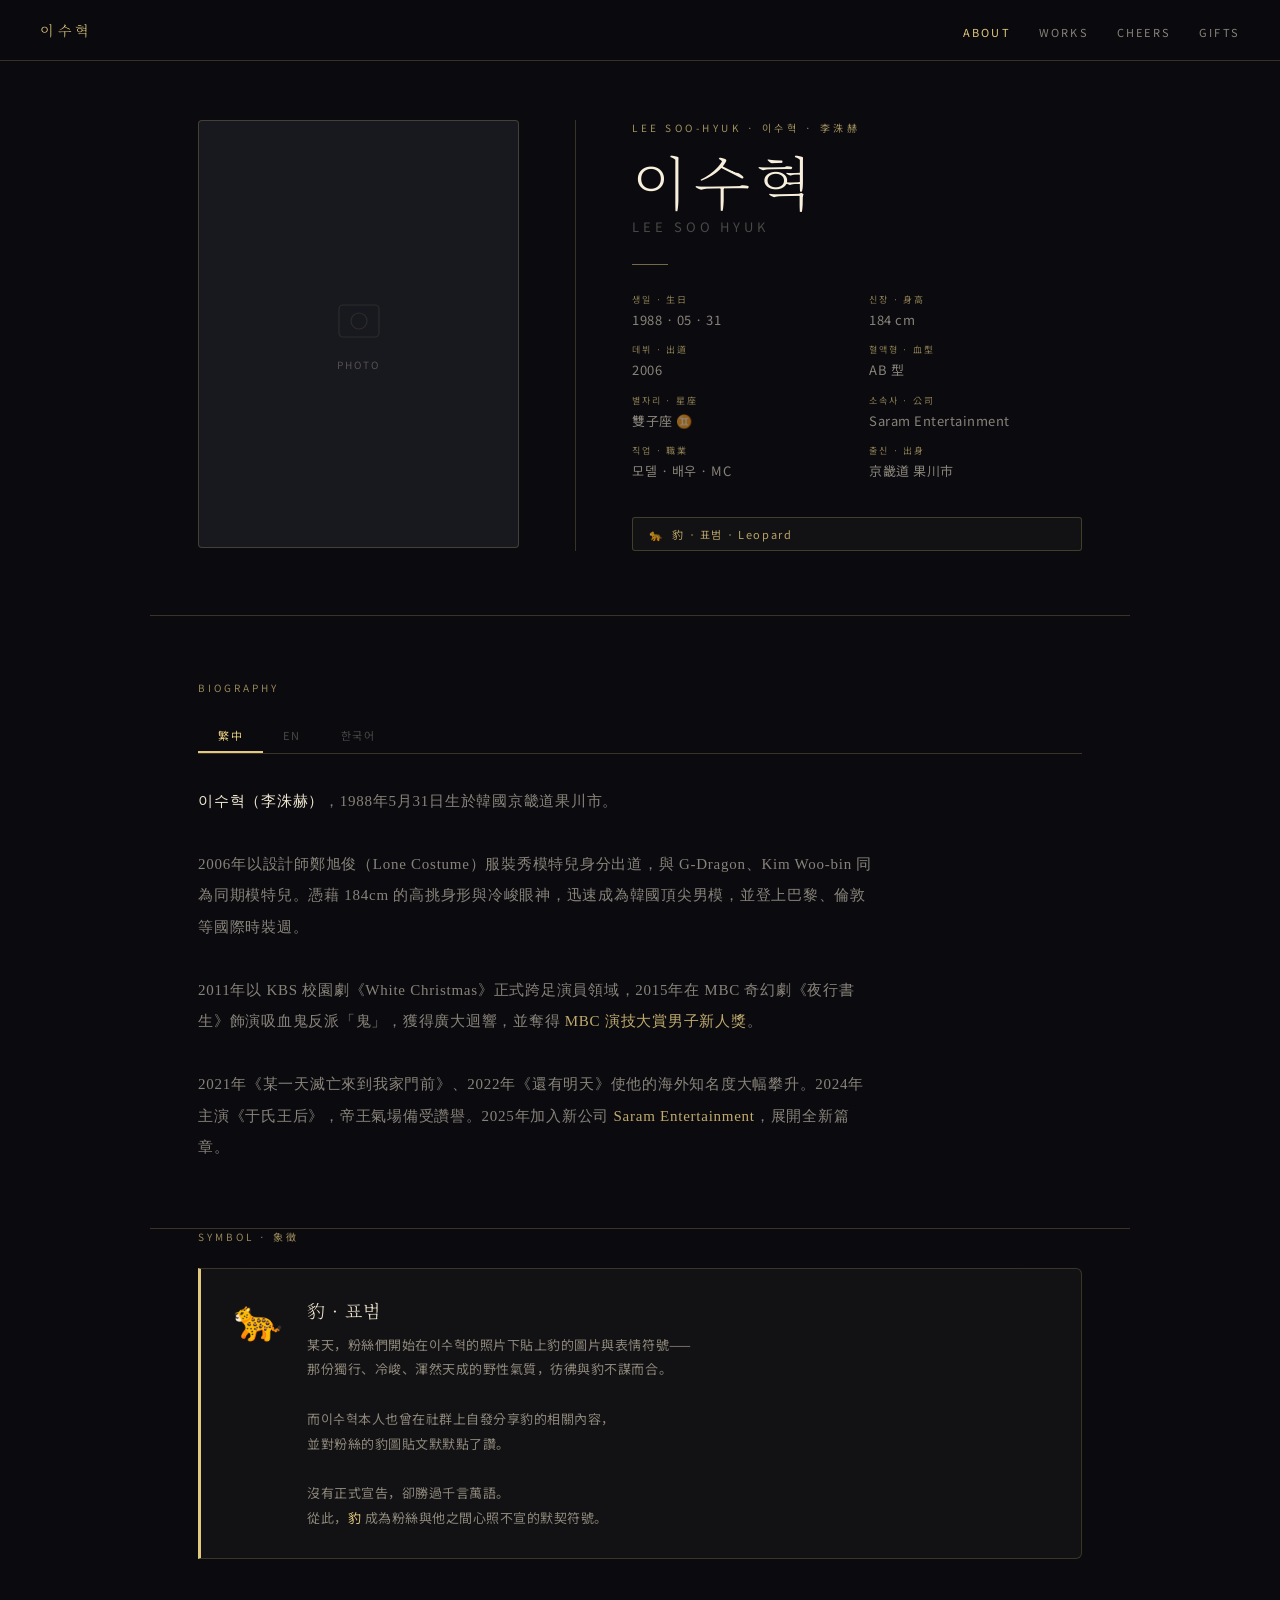
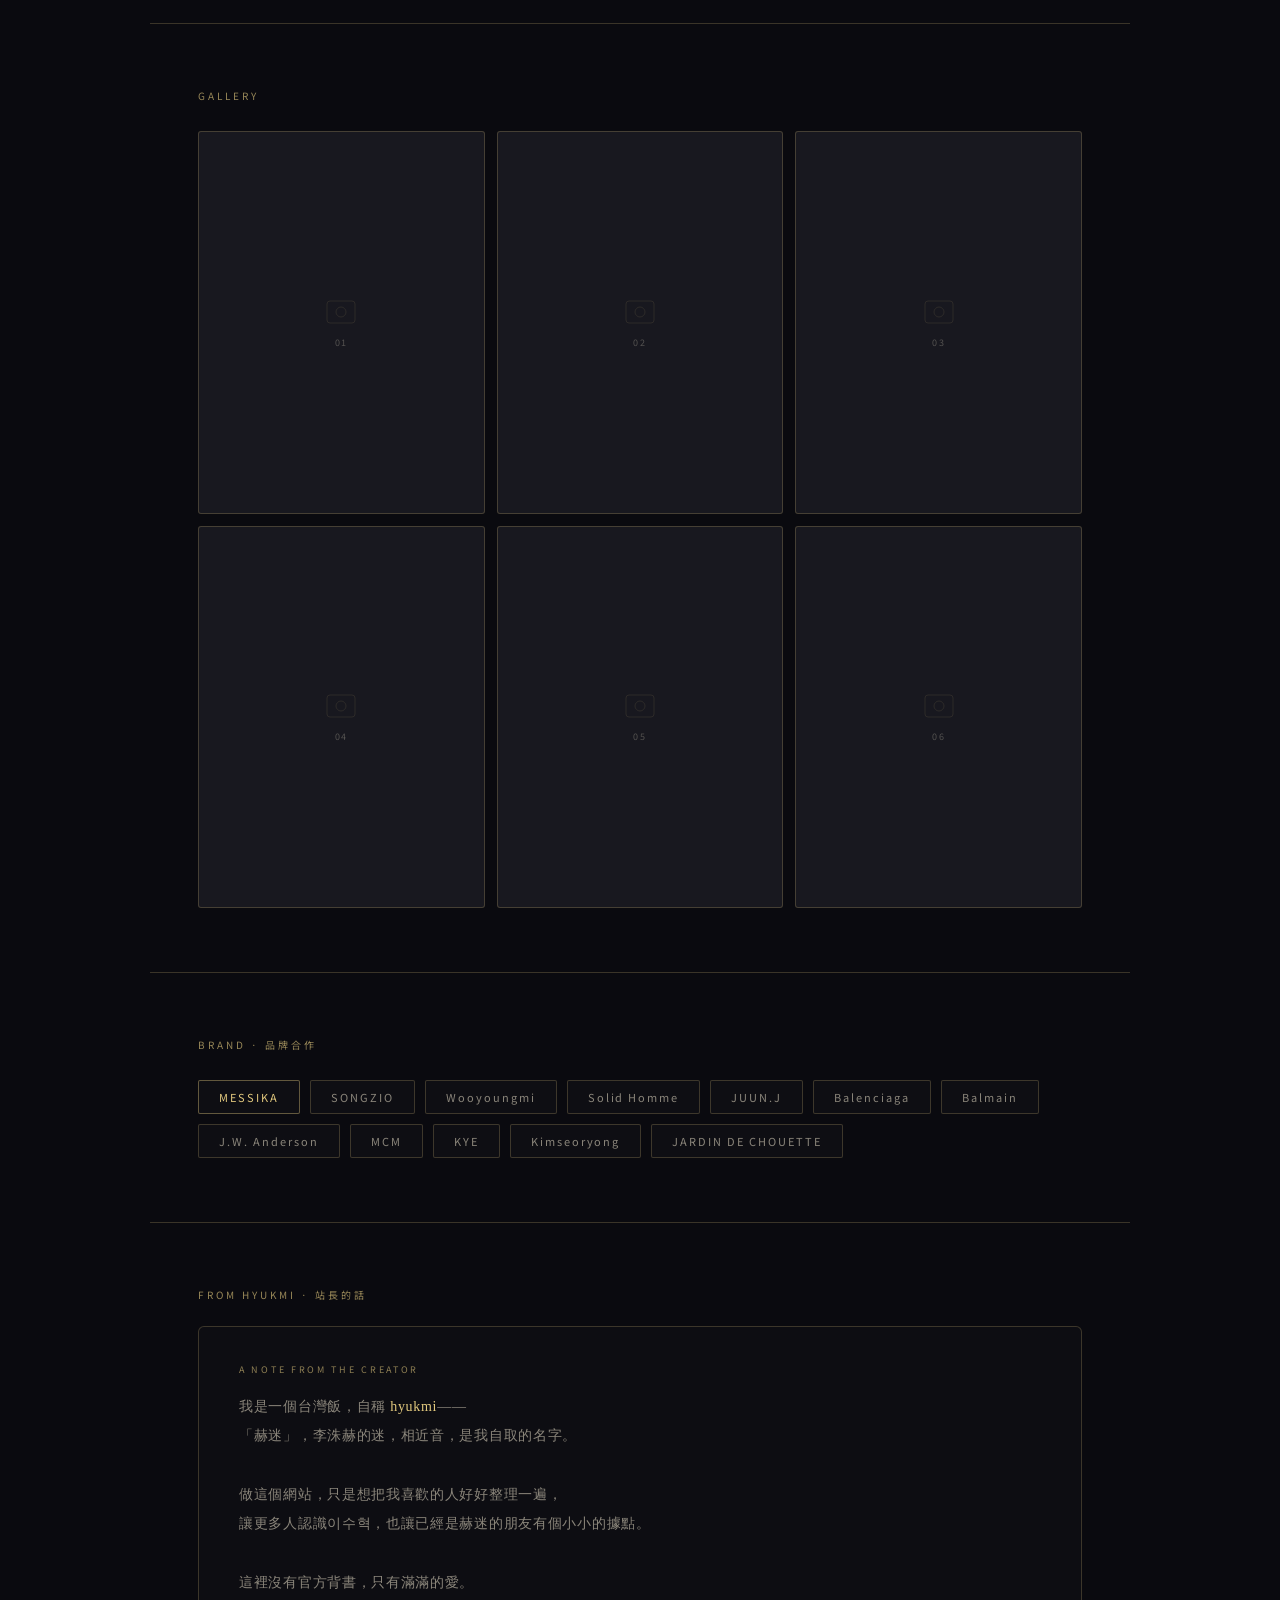
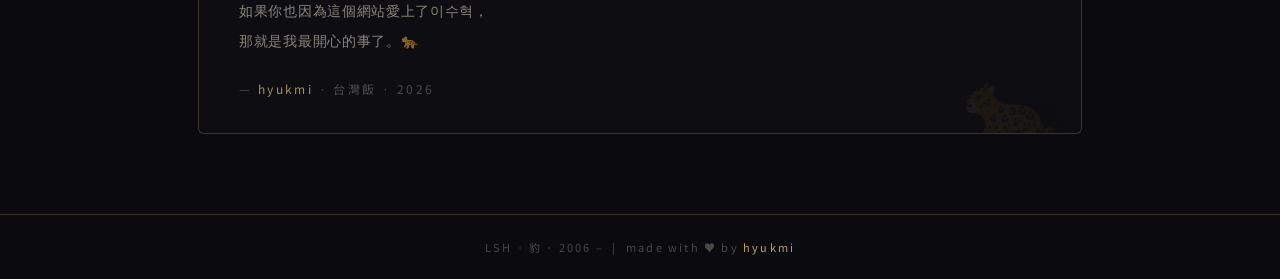
==== about.html @ 1452fb75 "update" ====
<!DOCTYPE html>
<html lang="zh-TW">
<head>
  <meta charset="UTF-8"/>
  <meta name="viewport" content="width=device-width, initial-scale=1.0"/>
  <title>關於 · 이수혁 Lee Soo Hyuk</title>
  <link href="https://fonts.googleapis.com/css2?family=Noto+Serif+KR:wght@200;300;400;600&family=Noto+Serif+TC:wght@200;300;400&family=Noto+Sans+KR:wght@300;400;500&display=swap" rel="stylesheet"/>
  <link rel="stylesheet" href="assets/css/style.css"/>
  <style>
    /* ── about 專屬 ── */

    /* HERO 小版（非全螢幕） */
    .about-hero {
      padding: 120px 48px 64px;
      border-bottom: 1px solid var(--gold-line);
      display: grid;
      grid-template-columns: 1fr 1px 1.4fr;
      gap: 0 56px;
      max-width: 980px;
      margin: 0 auto;
    }
    .about-divider { background: var(--gold-line); }

    /* 左側 Profile */
    .profile-photo {
      aspect-ratio: 3/4;
      border-radius: 4px;
      overflow: hidden;
      border: 1px solid var(--gold-line);
      background: var(--bg3);
      position: relative;
    }
    .profile-photo img {
      width: 100%; height: 100%;
      object-fit: cover; object-position: top;
      display: block; opacity: 0.9;
    }
    .profile-photo-placeholder {
      width: 100%; height: 100%;
      display: flex; flex-direction: column;
      align-items: center; justify-content: center; gap: 12px;
    }
    .profile-photo-placeholder svg { opacity: 0.1; }
    .profile-photo-placeholder span { font-size: 10px; letter-spacing: 0.2em; color: var(--text3); }

    /* 右側文字 */
    .about-right { display: flex; flex-direction: column; gap: 0; }
    .about-eyebrow {
      font-size: 10px; letter-spacing: 0.35em;
      color: var(--gold); opacity: 0.7; margin-bottom: 14px;
    }
    .about-name-kr {
      font-family: 'Noto Serif KR', serif;
      font-size: clamp(36px, 5vw, 58px);
      font-weight: 200; letter-spacing: 0.1em;
      color: #f8f0dd; line-height: 1.1; margin-bottom: 4px;
    }
    .about-name-en {
      font-size: 13px; letter-spacing: 0.3em;
      color: var(--text3); margin-bottom: 28px;
    }
    .about-rule { width: 36px; height: 1px; background: var(--gold); opacity: 0.5; margin-bottom: 28px; }

    /* Profile list */
    .profile-grid {
      display: grid;
      grid-template-columns: 1fr 1fr;
      gap: 14px 24px;
      margin-bottom: 32px;
    }
    .profile-item {}
    .profile-key {
      font-size: 9px; letter-spacing: 0.2em;
      color: var(--gold); opacity: 0.6;
      margin-bottom: 4px;
    }
    .profile-val {
      font-size: 13px; color: var(--text2);
      line-height: 1.5; letter-spacing: 0.04em;
    }

    /* 豹標記 */
    .leopard-badge {
      display: inline-flex; align-items: center; gap: 8px;
      border: 1px solid rgba(226,201,126,0.3);
      border-radius: 3px; padding: 8px 16px;
      font-size: 11px; color: var(--gold); opacity: 0.8;
      letter-spacing: 0.15em; margin-top: 4px;
      background: rgba(226,201,126,0.05);
    }

    /* ── BIO SECTION ── */
    .bio-section {
      max-width: 980px; margin: 0 auto;
      padding: 64px 48px;
      border-bottom: 1px solid var(--gold-line);
    }
    .section-label {
      font-size: 10px; letter-spacing: 0.3em;
      color: var(--gold); opacity: 0.65;
      margin-bottom: 24px;
    }
    .bio-tabs { display: flex; gap: 0; margin-bottom: 32px; border-bottom: 1px solid var(--gold-line); }
    .bio-tab {
      padding: 8px 20px; font-size: 11px; letter-spacing: 0.15em;
      color: var(--text3); cursor: pointer; background: none; border: none;
      border-bottom: 2px solid transparent; transition: all 0.2s;
      font-family: 'Noto Sans KR', sans-serif;
    }
    .bio-tab.active { color: var(--gold); border-bottom-color: var(--gold); }
    .bio-text {
      font-family: 'Noto Serif TC', serif;
      font-size: 15px; font-weight: 300;
      line-height: 2.1; color: var(--text2);
      letter-spacing: 0.05em; max-width: 680px;
      display: none;
    }
    .bio-text.active { display: block; }
    .bio-text strong { color: var(--text); font-weight: 400; }
    .bio-text em { color: var(--gold); font-style: normal; opacity: 0.85; }

    /* ── LEOPARD STORY ── */
    .leopard-section {
      max-width: 980px; margin: 0 auto;
      padding: 0 48px 64px;
      border-bottom: 1px solid var(--gold-line);
    }
    .leopard-card {
      background: rgba(226,201,126,0.04);
      border: 1px solid rgba(226,201,126,0.2);
      border-left: 3px solid var(--gold);
      border-radius: 0 6px 6px 0;
      padding: 28px 32px;
      display: flex; gap: 24px; align-items: flex-start;
    }
    .leopard-icon { font-size: 40px; flex-shrink: 0; line-height: 1; }
    .leopard-title {
      font-family: 'Noto Serif KR', serif;
      font-size: 18px; font-weight: 300;
      color: var(--text); margin-bottom: 10px; letter-spacing: 0.06em;
    }
    .leopard-body {
      font-size: 13px; color: var(--text2);
      line-height: 1.9; letter-spacing: 0.04em;
    }
    .leopard-body em { color: var(--gold); font-style: normal; }

    /* ── PHOTO GRID ── */
    .gallery-section {
      max-width: 980px; margin: 0 auto;
      padding: 64px 48px;
      border-bottom: 1px solid var(--gold-line);
    }
    .photo-grid {
      display: grid;
      grid-template-columns: repeat(3, 1fr);
      gap: 12px; margin-top: 28px;
    }
    .photo-cell {
      aspect-ratio: 3/4; border-radius: 3px; overflow: hidden;
      border: 1px solid var(--gold-line); background: var(--bg3);
      position: relative;
    }
    .photo-cell img {
      width: 100%; height: 100%; object-fit: cover;
      display: block; opacity: 0.88; transition: opacity 0.3s, transform 0.4s;
    }
    .photo-cell:hover img { opacity: 1; transform: scale(1.04); }
    .photo-cell-ph {
      width: 100%; height: 100%;
      display: flex; flex-direction: column;
      align-items: center; justify-content: center; gap: 8px;
    }
    .photo-cell-ph svg { opacity: 0.1; }
    .photo-cell-ph span { font-size: 9px; letter-spacing: 0.2em; color: var(--text3); }

    /* ── BRANDS ── */
    .brands-section {
      max-width: 980px; margin: 0 auto;
      padding: 64px 48px;
      border-bottom: 1px solid var(--gold-line);
    }
    .brands-grid {
      display: flex; flex-wrap: wrap;
      gap: 10px; margin-top: 28px;
    }
    .brand-tag {
      padding: 8px 20px;
      border: 1px solid var(--gold-line);
      border-radius: 2px;
      font-size: 11px; letter-spacing: 0.18em;
      color: var(--text2); background: rgba(255,255,255,0.02);
      transition: all 0.2s;
    }
    .brand-tag:hover { border-color: var(--gold); color: var(--gold); background: var(--gold-dim); }
    .brand-tag.highlight { border-color: rgba(226,201,126,0.4); color: var(--gold); }

    /* ── HYUKMI NOTE ── */
    .hyukmi-section {
      max-width: 980px; margin: 0 auto;
      padding: 64px 48px 80px;
    }
    .hyukmi-card {
      border: 1px solid var(--gold-line);
      border-radius: 6px; padding: 36px 40px;
      background: rgba(255,255,255,0.015);
      position: relative; overflow: hidden;
    }
    .hyukmi-card::before {
      content: '🐆';
      position: absolute; bottom: -10px; right: 20px;
      font-size: 80px; opacity: 0.06; line-height: 1;
    }
    .hyukmi-label {
      font-size: 9px; letter-spacing: 0.3em;
      color: var(--gold); opacity: 0.6; margin-bottom: 16px;
    }
    .hyukmi-text {
      font-family: 'Noto Serif TC', serif;
      font-size: 14px; font-weight: 300;
      line-height: 2.1; color: var(--text2);
      letter-spacing: 0.05em; max-width: 600px;
    }
    .hyukmi-text em { color: var(--gold); font-style: normal; }
    .hyukmi-sig {
      margin-top: 24px;
      font-size: 12px; letter-spacing: 0.2em;
      color: var(--text3);
    }
    .hyukmi-sig span { color: var(--gold); opacity: 0.7; }

    /* RESPONSIVE */
    @media (max-width: 700px) {
      .about-hero {
        grid-template-columns: 1fr;
        padding: 100px 24px 48px; gap: 32px;
      }
      .about-divider { display: none; }
      .profile-photo { max-width: 240px; margin: 0 auto; }
      .bio-section, .leopard-section, .gallery-section,
      .brands-section, .hyukmi-section { padding-left: 24px; padding-right: 24px; }
      .photo-grid { grid-template-columns: 1fr 1fr; }
      .profile-grid { grid-template-columns: 1fr; }
    }
  </style>
</head>
<body>

<!-- NAV -->
<nav class="site-nav">
  <a class="nav-logo" href="index.html">이수혁</a>
  <ul class="nav-links">
    <li><a href="about.html" class="active">ABOUT</a></li>
    <li><a href="works.html">WORKS</a></li>
    <li><a href="cheers.html">CHEERS</a></li>
    <li><a href="gifts.html">GIFTS</a></li>
  </ul>
</nav>

<!-- ABOUT HERO -->
<section class="about-hero">
  <!-- 左：照片 -->
  <div>
    <div class="profile-photo">
      <!-- 有照片時換成 <img src="assets/images/about-main.jpg" alt="이수혁"> -->
      <div class="profile-photo-placeholder">
        <svg width="48" height="48" viewBox="0 0 48 48" fill="none">
          <rect x="4" y="8" width="40" height="32" rx="4" stroke="#e2c97e" stroke-width="1.2"/>
          <circle cx="24" cy="24" r="8" stroke="#e2c97e" stroke-width="1.2"/>
        </svg>
        <span>PHOTO</span>
      </div>
    </div>
  </div>

  <div class="about-divider"></div>

  <!-- 右：資料 -->
  <div class="about-right">
    <div class="about-eyebrow">LEE SOO-HYUK · 이수혁 · 李洙赫</div>
    <h1 class="about-name-kr">이수혁</h1>
    <div class="about-name-en">LEE SOO HYUK</div>
    <div class="about-rule"></div>

    <div class="profile-grid">
      <div class="profile-item">
        <div class="profile-key">생일 · 生日</div>
        <div class="profile-val">1988 · 05 · 31</div>
      </div>
      <div class="profile-item">
        <div class="profile-key">신장 · 身高</div>
        <div class="profile-val">184 cm</div>
      </div>
      <div class="profile-item">
        <div class="profile-key">데뷔 · 出道</div>
        <div class="profile-val">2006</div>
      </div>
      <div class="profile-item">
        <div class="profile-key">혈액형 · 血型</div>
        <div class="profile-val">AB 型</div>
      </div>
      <div class="profile-item">
        <div class="profile-key">별자리 · 星座</div>
        <div class="profile-val">雙子座 ♊</div>
      </div>
      <div class="profile-item">
        <div class="profile-key">소속사 · 公司</div>
        <div class="profile-val">Saram Entertainment</div>
      </div>
      <div class="profile-item">
        <div class="profile-key">직업 · 職業</div>
        <div class="profile-val">모델 · 배우 · MC</div>
      </div>
      <div class="profile-item">
        <div class="profile-key">출신 · 出身</div>
        <div class="profile-val">京畿道 果川市</div>
      </div>
    </div>

    <div class="leopard-badge">🐆 &nbsp;豹 · 표범 · Leopard</div>
  </div>
</section>

<!-- BIO -->
<section class="bio-section">
  <div class="section-label">BIOGRAPHY</div>
  <div class="bio-tabs">
    <button class="bio-tab active" onclick="setBioLang('zh', this)">繁中</button>
    <button class="bio-tab" onclick="setBioLang('en', this)">EN</button>
    <button class="bio-tab" onclick="setBioLang('ko', this)">한국어</button>
  </div>

  <div class="bio-text active" id="bio-zh">
    <strong>이수혁（李洙赫）</strong>，1988年5月31日生於韓國京畿道果川市。<br><br>
    2006年以設計師鄭旭俊（Lone Costume）服裝秀模特兒身分出道，與 G-Dragon、Kim Woo-bin 同為同期模特兒。憑藉 184cm 的高挑身形與冷峻眼神，迅速成為韓國頂尖男模，並登上巴黎、倫敦等國際時裝週。<br><br>
    2011年以 KBS 校園劇《White Christmas》正式跨足演員領域，2015年在 MBC 奇幻劇《夜行書生》飾演吸血鬼反派「鬼」，獲得廣大迴響，並奪得 <em>MBC 演技大賞男子新人獎</em>。<br><br>
    2021年《某一天滅亡來到我家門前》、2022年《還有明天》使他的海外知名度大幅攀升。2024年主演《于氏王后》，帝王氣場備受讚譽。2025年加入新公司 <em>Saram Entertainment</em>，展開全新篇章。
  </div>

  <div class="bio-text" id="bio-en">
    <strong>Lee Soo-hyuk</strong> was born on May 31, 1988, in Gwacheon, Gyeonggi-do, South Korea.<br><br>
    He debuted as a model in 2006 at designer Jung Wook-jun's runway show, alongside G-Dragon and Kim Woo-bin. His 184cm frame and striking features quickly established him as one of Korea's top male models, taking him to international runways in Paris and London.<br><br>
    In 2011, he transitioned into acting with KBS drama <em>White Christmas</em>. His breakthrough came in 2015 with MBC's <em>Scholar Who Walks the Night</em>, where his portrayal of the vampire antagonist "Gwi" earned him a <em>Best New Actor award</em>.<br><br>
    International recognition followed with <em>Doom at Your Service</em> (2021) and <em>Tomorrow</em> (2022). After signing with <em>Saram Entertainment</em> in 2025, he continues to expand his artistic range.
  </div>

  <div class="bio-text" id="bio-ko">
    <strong>이수혁</strong>은 1988년 5월 31일 경기도 과천시에서 태어났습니다.<br><br>
    2006년 정욱준 패션쇼 런웨이 모델로 데뷔하여 G-Dragon, 김우빈과 동기로 활동했습니다. 184cm의 훤칠한 키와 날카로운 눈빛으로 주목받으며 파리·런던 등 해외 컬렉션에도 참가한 한국 톱 남성 모델로 자리매김했습니다.<br><br>
    2011년 KBS 드라마 《화이트 크리스마스》로 연기에 입문했고, 2015년 MBC 《야경꾼 일지》에서 뱀파이어 악당 '귀' 역을 맡아 <em>MBC 연기대상 남자 신인상</em>을 수상하며 주목받았습니다.<br><br>
    《어느 날 우리 집 현관으로 멸망이 들어왔다》(2021), 《내일》(2022)로 해외 팬덤을 크게 넓혔으며, 2025년 <em>사람엔터테인먼트</em>와 계약하며 새로운 출발을 알렸습니다.
  </div>
</section>

<!-- 豹的故事 -->
<section class="leopard-section">
  <div class="section-label">SYMBOL · 象徵</div>
  <div class="leopard-card">
    <div class="leopard-icon">🐆</div>
    <div>
      <div class="leopard-title">豹 · 표범</div>
      <div class="leopard-body">
        某天，粉絲們開始在이수혁的照片下貼上豹的圖片與表情符號——<br>
        那份獨行、冷峻、渾然天成的野性氣質，彷彿與豹不謀而合。<br><br>
        而이수혁本人也曾在社群上自發分享豹的相關內容，<br>
        並對粉絲的豹圖貼文默默點了讚。<br><br>
        沒有正式宣告，卻勝過千言萬語。<br>
        從此，<em>豹</em> 成為粉絲與他之間心照不宣的默契符號。
      </div>
    </div>
  </div>
</section>

<!-- 照片牆 -->
<section class="gallery-section">
  <div class="section-label">GALLERY</div>
  <div class="photo-grid" id="photoGrid">
    <!-- 有照片時換成 <img src="..." alt="이수혁"> -->
    <div class="photo-cell"><div class="photo-cell-ph"><svg width="32" height="32" viewBox="0 0 32 32" fill="none"><rect x="2" y="5" width="28" height="22" rx="3" stroke="#e2c97e" stroke-width="1"/><circle cx="16" cy="16" r="5" stroke="#e2c97e" stroke-width="1"/></svg><span>01</span></div></div>
    <div class="photo-cell"><div class="photo-cell-ph"><svg width="32" height="32" viewBox="0 0 32 32" fill="none"><rect x="2" y="5" width="28" height="22" rx="3" stroke="#e2c97e" stroke-width="1"/><circle cx="16" cy="16" r="5" stroke="#e2c97e" stroke-width="1"/></svg><span>02</span></div></div>
    <div class="photo-cell"><div class="photo-cell-ph"><svg width="32" height="32" viewBox="0 0 32 32" fill="none"><rect x="2" y="5" width="28" height="22" rx="3" stroke="#e2c97e" stroke-width="1"/><circle cx="16" cy="16" r="5" stroke="#e2c97e" stroke-width="1"/></svg><span>03</span></div></div>
    <div class="photo-cell"><div class="photo-cell-ph"><svg width="32" height="32" viewBox="0 0 32 32" fill="none"><rect x="2" y="5" width="28" height="22" rx="3" stroke="#e2c97e" stroke-width="1"/><circle cx="16" cy="16" r="5" stroke="#e2c97e" stroke-width="1"/></svg><span>04</span></div></div>
    <div class="photo-cell"><div class="photo-cell-ph"><svg width="32" height="32" viewBox="0 0 32 32" fill="none"><rect x="2" y="5" width="28" height="22" rx="3" stroke="#e2c97e" stroke-width="1"/><circle cx="16" cy="16" r="5" stroke="#e2c97e" stroke-width="1"/></svg><span>05</span></div></div>
    <div class="photo-cell"><div class="photo-cell-ph"><svg width="32" height="32" viewBox="0 0 32 32" fill="none"><rect x="2" y="5" width="28" height="22" rx="3" stroke="#e2c97e" stroke-width="1"/><circle cx="16" cy="16" r="5" stroke="#e2c97e" stroke-width="1"/></svg><span>06</span></div></div>
  </div>
</section>

<!-- 品牌代言 -->
<section class="brands-section">
  <div class="section-label">BRAND · 品牌合作</div>
  <div class="brands-grid">
    <div class="brand-tag highlight">MESSIKA</div>
    <div class="brand-tag">SONGZIO</div>
    <div class="brand-tag">Wooyoungmi</div>
    <div class="brand-tag">Solid Homme</div>
    <div class="brand-tag">JUUN.J</div>
    <div class="brand-tag">Balenciaga</div>
    <div class="brand-tag">Balmain</div>
    <div class="brand-tag">J.W. Anderson</div>
    <div class="brand-tag">MCM</div>
    <div class="brand-tag">KYE</div>
    <div class="brand-tag">Kimseoryong</div>
    <div class="brand-tag">JARDIN DE CHOUETTE</div>
  </div>
</section>

<!-- hyukmi 的話 -->
<section class="hyukmi-section">
  <div class="section-label">FROM HYUKMI · 站長的話</div>
  <div class="hyukmi-card">
    <div class="hyukmi-label">A NOTE FROM THE CREATOR</div>
    <div class="hyukmi-text">
      我是一個台灣飯，自稱 <em>hyukmi</em>——<br>
      「赫迷」，李洙赫的迷，相近音，是我自取的名字。<br><br>
      做這個網站，只是想把我喜歡的人好好整理一遍，<br>
      讓更多人認識이수혁，也讓已經是赫迷的朋友有個小小的據點。<br><br>
      這裡沒有官方背書，只有滿滿的愛。<br>
      如果你也因為這個網站愛上了이수혁，<br>
      那就是我最開心的事了。🐆
    </div>
    <div class="hyukmi-sig">— <span>hyukmi</span> · 台灣飯 · 2026</div>
  </div>
</section>

<footer>LSH · 豹 · 2006 – &nbsp;|&nbsp; made with ♥ by <a href="#" style="color:var(--gold);text-decoration:none;opacity:0.8;">hyukmi</a></footer>

<script>
function setBioLang(lang, el) {
  document.querySelectorAll('.bio-tab').forEach(t => t.classList.remove('active'));
  document.querySelectorAll('.bio-text').forEach(t => t.classList.remove('active'));
  el.classList.add('active');
  document.getElementById('bio-' + lang).classList.add('active');
}
</script>
</body>
</html>
---- assets/css/style.css ----
/* ═══════════════════════════════════════
   LSH · 이수혁 · 共用樣式
   ═══════════════════════════════════════ */

*, *::before, *::after { box-sizing: border-box; margin: 0; padding: 0; }

/* ── CSS 變數 ── */
:root {
  --bg:        #0a0a0f;
  --bg2:       #111118;
  --bg3:       #18181f;
  --gold:      #e2c97e;
  --gold-dim:  rgba(226,201,126,0.18);
  --gold-line: rgba(226,201,126,0.22);
  --text:      #f0e8d0;
  --text2:     rgba(240,232,208,0.55);
  --text3:     rgba(240,232,208,0.28);
  --drama-c:   #7eb8e2; --drama-bg: rgba(126,184,226,0.14); --drama-br: rgba(126,184,226,0.38);
  --film-c:    #e27ea8; --film-bg:  rgba(226,126,168,0.14); --film-br:  rgba(226,126,168,0.38);
  --event-c:   #7ee2b8; --event-bg: rgba(126,226,184,0.14); --event-br: rgba(126,226,184,0.38);
}

html { scroll-behavior: smooth; }

body {
  background: var(--bg);
  color: var(--text);
  font-family: 'Noto Sans KR', 'Noto Serif TC', sans-serif;
  min-height: 100vh;
}

/* ── NAV ── */
.site-nav {
  position: fixed; top: 0; left: 0; right: 0; z-index: 100;
  display: flex; justify-content: space-between; align-items: center;
  padding: 18px 40px;
  background: rgba(10,10,15,0.92);
  border-bottom: 1px solid var(--gold-line);
}
.nav-logo {
  font-family: 'Noto Serif KR', serif;
  font-size: 14px; font-weight: 300;
  letter-spacing: 0.25em;
  color: var(--gold); text-decoration: none;
}
.nav-links { display: flex; gap: 28px; list-style: none; }
.nav-links a {
  font-size: 11px; letter-spacing: 0.2em;
  color: var(--text2); text-decoration: none;
  transition: color 0.2s;
}
.nav-links a:hover, .nav-links a.active { color: var(--gold); }
.nav-right { display: flex; align-items: center; gap: 16px; }

/* ── HEADER ── */
.header {
  text-align: center;
  padding: 100px 24px 44px;
  border-bottom: 1px solid var(--gold-line);
  position: relative;
}
.header-tag {
  font-family: 'Noto Sans KR', sans-serif;
  font-size: 11px; letter-spacing: 0.35em;
  color: var(--gold); opacity: 0.75; margin-bottom: 18px;
}
.header-title {
  font-family: 'Noto Serif KR', serif;
  font-size: clamp(28px, 5vw, 48px);
  font-weight: 300; letter-spacing: 0.1em;
  color: #f8f0dd; line-height: 1.15;
}
.header-rule {
  width: 40px; height: 1px;
  background: var(--gold);
  margin: 22px auto; opacity: 0.6;
}
.header-range, .header-sub {
  font-size: 12px; color: var(--text3); letter-spacing: 0.18em;
}

/* ── FILTER BUTTONS ── */
.filters, .cat-tabs, .filter-tabs {
  display: flex; justify-content: center;
  gap: 10px; padding: 36px 24px 0; flex-wrap: wrap;
}
.filter-btn, .cat-btn {
  padding: 8px 26px; border-radius: 2px;
  border: 1px solid rgba(240,232,208,0.15);
  background: transparent; color: rgba(240,232,208,0.45);
  font-family: 'Noto Sans KR', sans-serif;
  font-size: 13px; letter-spacing: 0.12em;
  cursor: pointer; transition: all 0.22s ease;
}
.filter-btn:hover, .cat-btn:hover { border-color: var(--gold); color: var(--gold); }
.filter-btn.active-all, .cat-btn.active  { border-color: var(--gold);    background: var(--gold-dim);  color: var(--gold); }
.filter-btn.active-drama { border-color: var(--drama-c); background: var(--drama-bg); color: var(--drama-c); }
.filter-btn.active-film  { border-color: var(--film-c);  background: var(--film-bg);  color: var(--film-c); }
.filter-btn.active-event { border-color: var(--event-c); background: var(--event-bg); color: var(--event-c); }

/* ── SUB FILTERS ── */
.sub-filters {
  display: flex; justify-content: center;
  gap: 8px; padding: 12px 24px 0; flex-wrap: wrap;
  animation: fadeIn 0.2s ease;
}
@keyframes fadeIn { from { opacity:0; transform:translateY(-4px); } to { opacity:1; } }
.sub-btn {
  padding: 5px 14px; border-radius: 20px;
  border: 1px solid rgba(126,226,184,0.25);
  background: transparent; color: rgba(126,226,184,0.5);
  font-family: 'Noto Sans KR', sans-serif;
  font-size: 11px; letter-spacing: 0.08em;
  cursor: pointer; transition: all 0.2s ease;
}
.sub-btn:hover, .sub-btn.active {
  border-color: var(--event-c); color: var(--event-c); background: var(--event-bg);
}

/* ── TIMELINE ── */
.timeline-wrap {
  max-width: 740px; margin: 52px auto 0;
  padding: 0 24px 100px; position: relative;
}
.tl-axis {
  position: absolute; left: calc(24px + 58px);
  top: 0; bottom: 0; width: 1px;
  background: linear-gradient(180deg, transparent 0%, var(--gold-line) 4%, var(--gold-line) 96%, transparent 100%);
  pointer-events: none;
}
.year-group { margin-bottom: 52px; }
.year-header { display: flex; align-items: center; margin-bottom: 22px; }
.year-label {
  width: 58px; text-align: right; padding-right: 18px;
  font-family: 'Noto Sans KR', sans-serif;
  font-size: 13px; letter-spacing: 0.06em;
  color: var(--gold); font-weight: 400; flex-shrink: 0;
  position: relative; z-index: 2;
}
.year-dot {
  width: 8px; height: 8px; border-radius: 50%;
  background: var(--gold); flex-shrink: 0;
  margin-left: -3.5px;
  box-shadow: 0 0 10px rgba(226,201,126,0.55);
  position: relative; z-index: 2;
}
.items-col { padding-left: 76px; }
.work-card {
  margin-bottom: 14px; padding: 16px 20px;
  background: rgba(255,255,255,0.022);
  border-right: 1px solid; border-top: 1px solid;
  border-bottom: 1px solid; border-left: 3px solid;
  border-radius: 0 5px 5px 0; transition: background 0.2s ease; cursor: default;
}
.work-card:hover { background: rgba(255,255,255,0.044); }
.work-card.type-drama { border-color: var(--drama-br); border-left-color: var(--drama-c); }
.work-card.type-film  { border-color: var(--film-br);  border-left-color: var(--film-c); }
.work-card.type-event { border-color: var(--event-br); border-left-color: var(--event-c); }
.card-top { display: flex; align-items: flex-start; gap: 10px; flex-wrap: wrap; }
.type-badge {
  font-size: 10px; letter-spacing: 0.1em;
  border-radius: 2px; padding: 2px 9px; border: 1px solid;
  flex-shrink: 0; margin-top: 2px;
}
.type-badge.type-drama { color: var(--drama-c); background: var(--drama-bg); border-color: var(--drama-br); }
.type-badge.type-film  { color: var(--film-c);  background: var(--film-bg);  border-color: var(--film-br); }
.type-badge.type-event { color: var(--event-c); background: var(--event-bg); border-color: var(--event-br); }
.card-body { flex: 1; min-width: 0; }
.card-title {
  font-family: 'Noto Serif TC', 'Noto Serif KR', serif;
  font-size: 15px; font-weight: 400; letter-spacing: 0.05em;
  color: #f0e8d0; margin-bottom: 6px; line-height: 1.4;
}
.card-month {
  font-family: 'Noto Sans KR', sans-serif;
  font-size: 11px; color: var(--gold); opacity: 0.7; margin-right: 7px;
}
.card-alt {
  font-size: 11px; color: rgba(240,232,208,0.3);
  letter-spacing: 0.05em; margin-bottom: 4px;
  font-family: 'Noto Sans KR', sans-serif;
}
.card-role {
  font-size: 12px; color: rgba(226,201,126,0.55);
  letter-spacing: 0.04em; margin-bottom: 5px;
  font-family: 'Noto Sans KR', sans-serif;
}
.card-desc { font-size: 13px; color: var(--text2); line-height: 1.65; letter-spacing: 0.03em; }
.card-tags { display: flex; gap: 6px; flex-wrap: wrap; margin-top: 10px; }
.tag {
  font-size: 10px; letter-spacing: 0.06em; color: var(--text3);
  border: 1px solid rgba(240,232,208,0.14); border-radius: 2px; padding: 1px 7px;
}
.tl-end {
  padding-left: 76px; font-family: 'Noto Sans KR', sans-serif;
  font-size: 11px; letter-spacing: 0.25em; color: rgba(226,201,126,0.3);
}

/* ── MODAL ── */
.modal-backdrop {
  display: none; position: fixed; inset: 0; z-index: 200;
  background: rgba(10,10,15,0.88);
  align-items: center; justify-content: center; padding: 24px;
}
.modal-backdrop.open { display: flex; }
.modal {
  background: var(--bg2); border: 1px solid var(--gold-line);
  border-radius: 6px; width: 100%; max-width: 480px;
  padding: 36px 32px; position: relative;
}
.modal-close {
  position: absolute; top: 16px; right: 20px;
  background: none; border: none;
  color: var(--text3); font-size: 20px; cursor: pointer; transition: color 0.2s;
}
.modal-close:hover { color: var(--gold); }
.modal-title {
  font-family: 'Noto Serif KR', serif;
  font-size: 20px; font-weight: 300; letter-spacing: 0.08em;
  color: var(--text); margin-bottom: 8px;
}
.modal-sub { font-size: 12px; color: var(--text3); letter-spacing: 0.1em; margin-bottom: 28px; }
.form-group { margin-bottom: 18px; }
.form-label { font-size: 10px; letter-spacing: 0.2em; color: var(--gold); opacity: 0.7; display: block; margin-bottom: 8px; }
.form-input, .form-select, .form-textarea {
  width: 100%; padding: 10px 14px;
  background: rgba(255,255,255,0.04);
  border: 1px solid rgba(240,232,208,0.15);
  border-radius: 3px; color: var(--text);
  font-size: 13px; font-family: 'Noto Sans KR', sans-serif;
  outline: none; transition: border-color 0.2s;
}
.form-input:focus, .form-select:focus, .form-textarea:focus { border-color: var(--gold); }
.form-select option { background: #18181f; }
.form-textarea { resize: vertical; min-height: 80px; }
.form-submit {
  width: 100%; padding: 12px;
  border: 1px solid var(--gold); background: var(--gold-dim); color: var(--gold);
  font-size: 13px; letter-spacing: 0.15em; border-radius: 2px; cursor: pointer;
  font-family: 'Noto Sans KR', sans-serif; transition: background 0.2s; margin-top: 8px;
}
.form-submit:hover { background: rgba(226,201,126,0.28); }
.form-submit:disabled { opacity: 0.4; cursor: not-allowed; }
.form-msg { font-size: 12px; text-align: center; margin-top: 12px; letter-spacing: 0.08em; min-height: 18px; }
.form-msg.ok  { color: var(--event-c); }
.form-msg.err { color: #e27e7e; }

/* ── FOOTER ── */
footer {
  text-align: center; padding: 24px;
  font-size: 11px; color: var(--text3); letter-spacing: 0.2em;
  border-top: 1px solid var(--gold-line);
}
footer a { color: var(--text3); text-decoration: none; transition: color 0.2s; }
footer a:hover { color: var(--gold); }

/* ── RESPONSIVE ── */
@media (max-width: 480px) {
  .site-nav { padding: 16px 20px; }
  .tl-axis { left: calc(24px + 46px); }
  .year-label { width: 46px; padding-right: 14px; }
  .items-col { padding-left: 60px; }
  .tl-end { padding-left: 60px; }
}
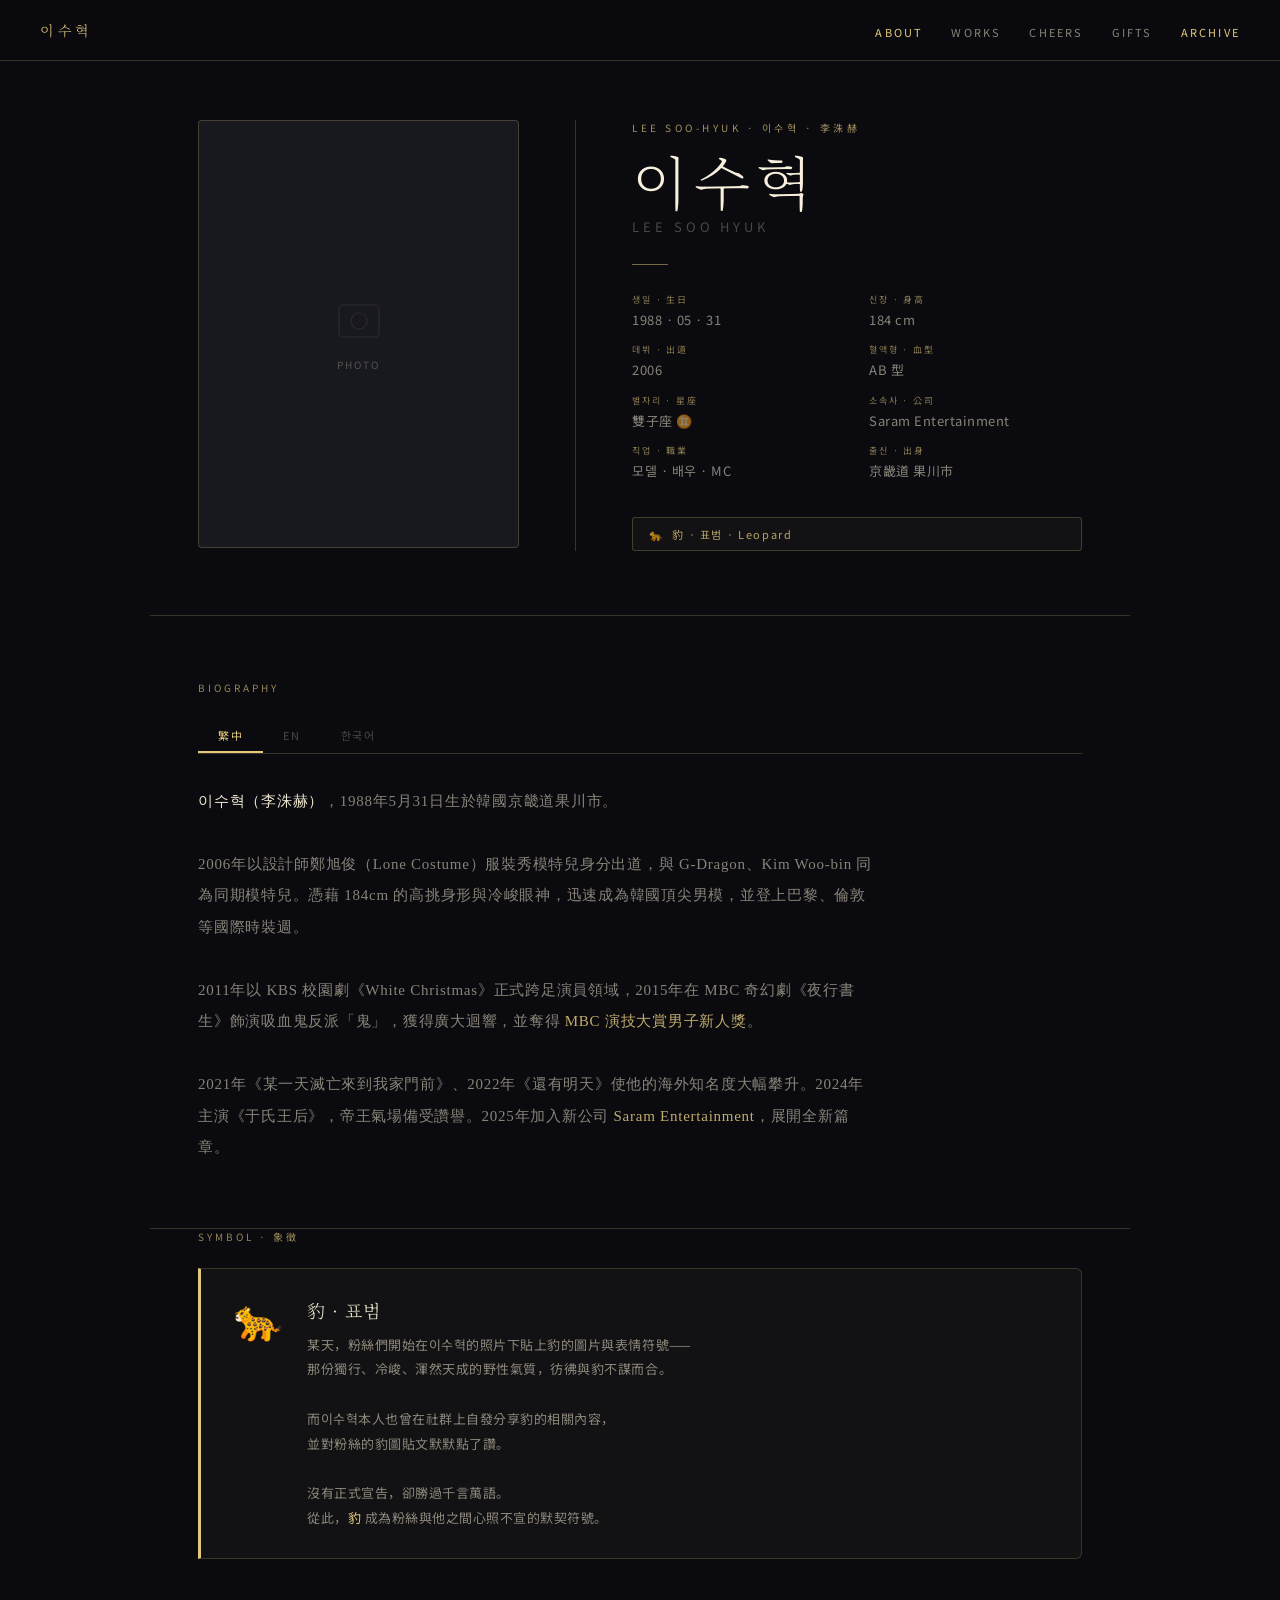
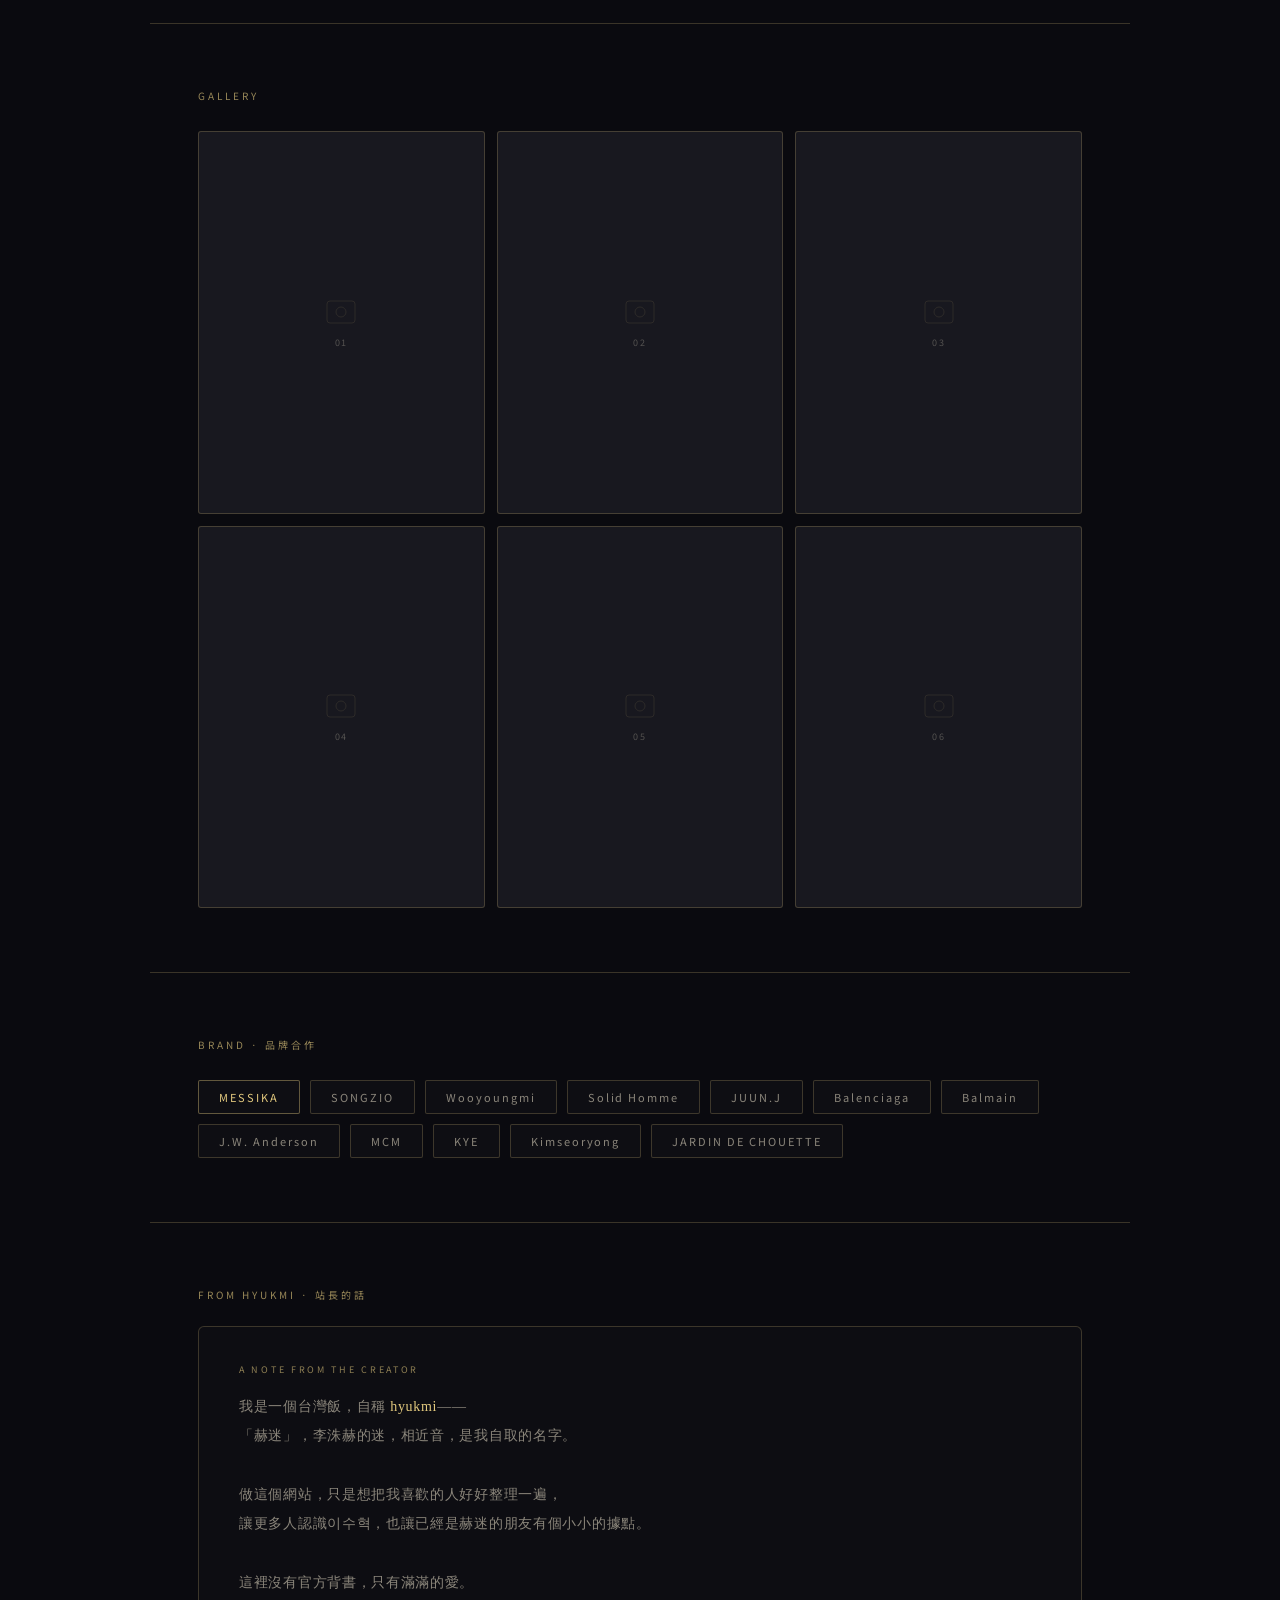
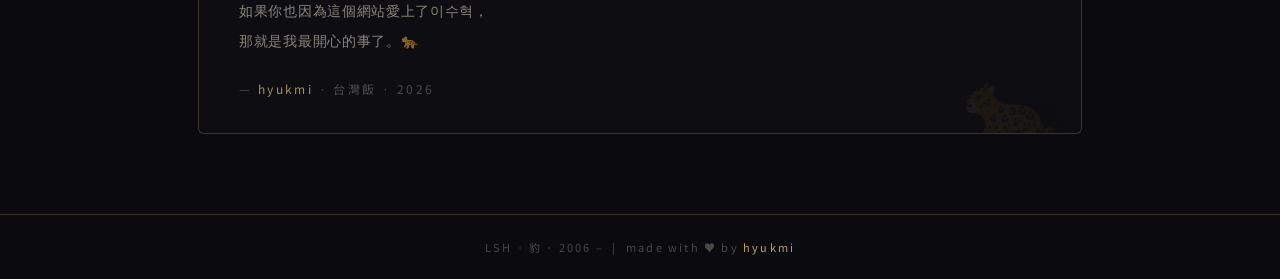
==== commit 116435ea: "update iris百科" ====
--- a/about.html
+++ b/about.html
@@ -254,6 +254,7 @@
     <li><a href="works.html">WORKS</a></li>
     <li><a href="cheers.html">CHEERS</a></li>
     <li><a href="gifts.html">GIFTS</a></li>
+    <li><a href="archive.html" class="active">ARCHIVE</a></li>
   </ul>
 </nav>
 
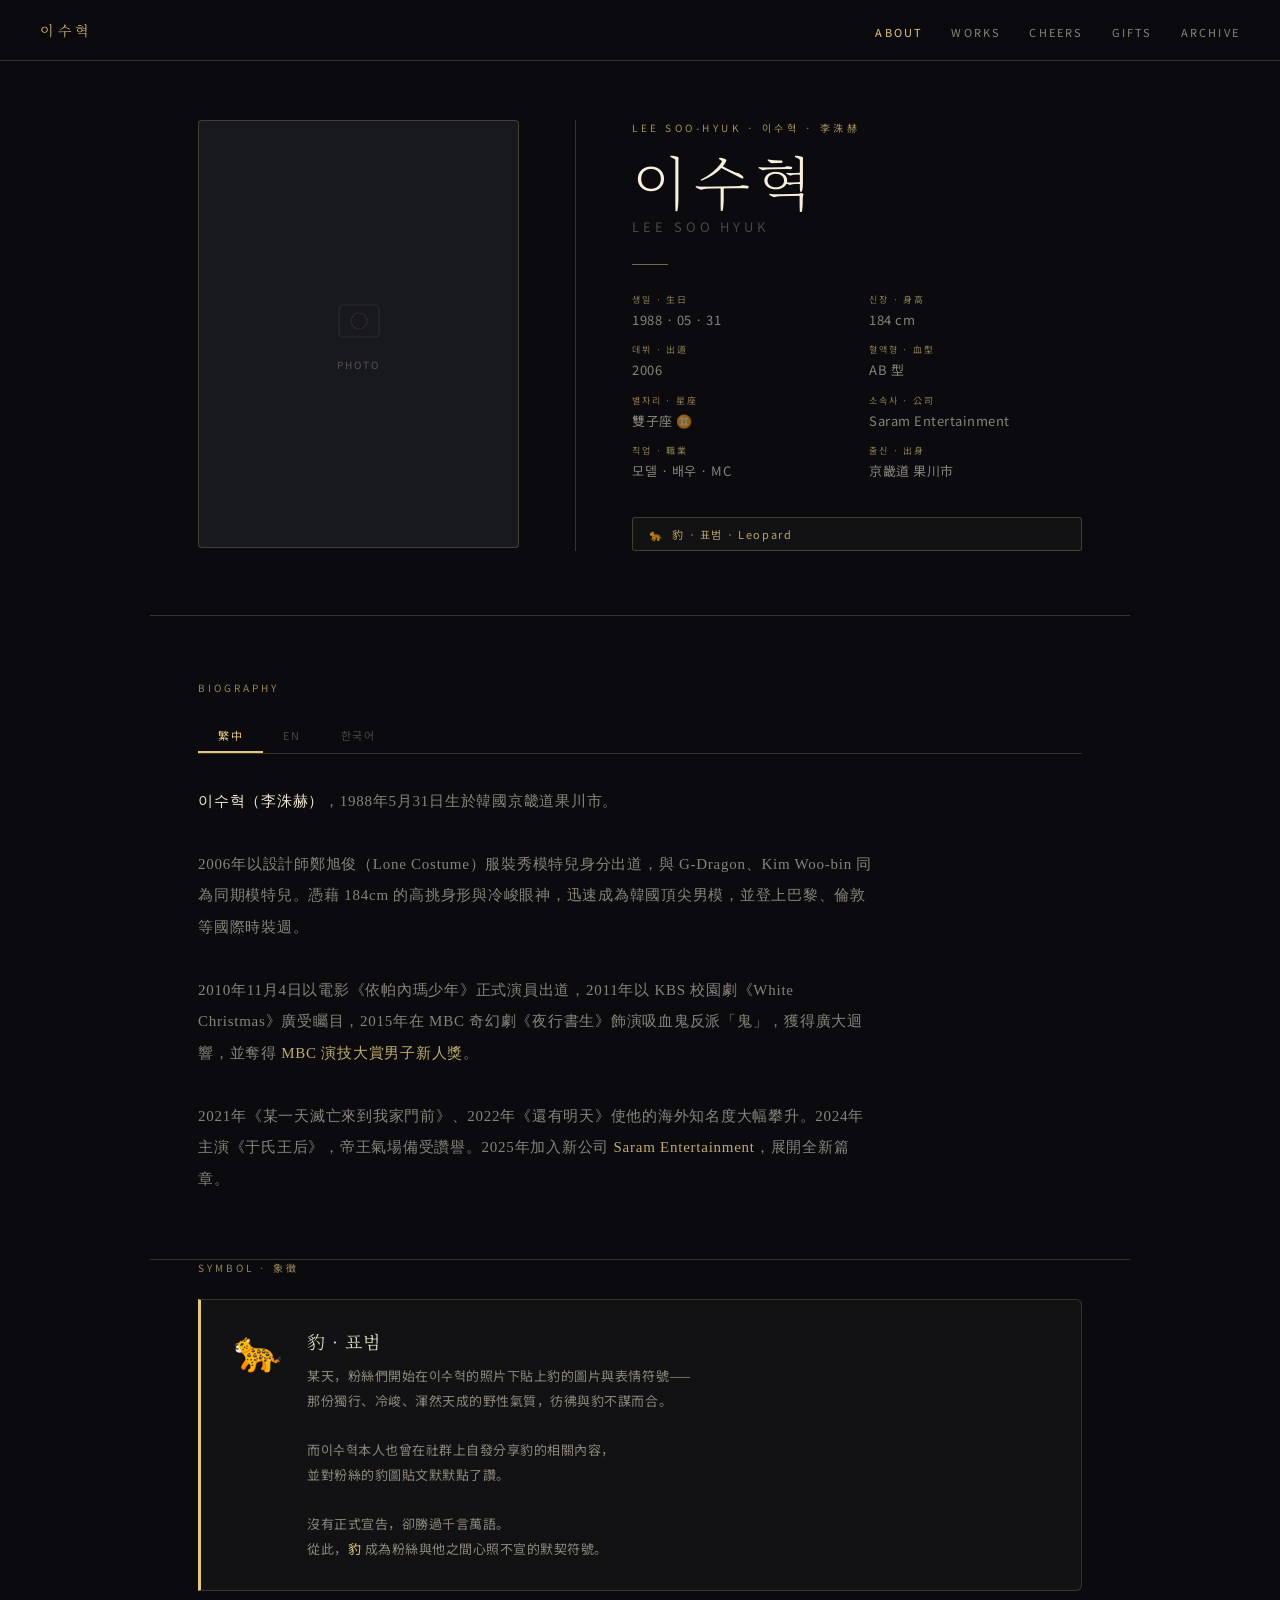
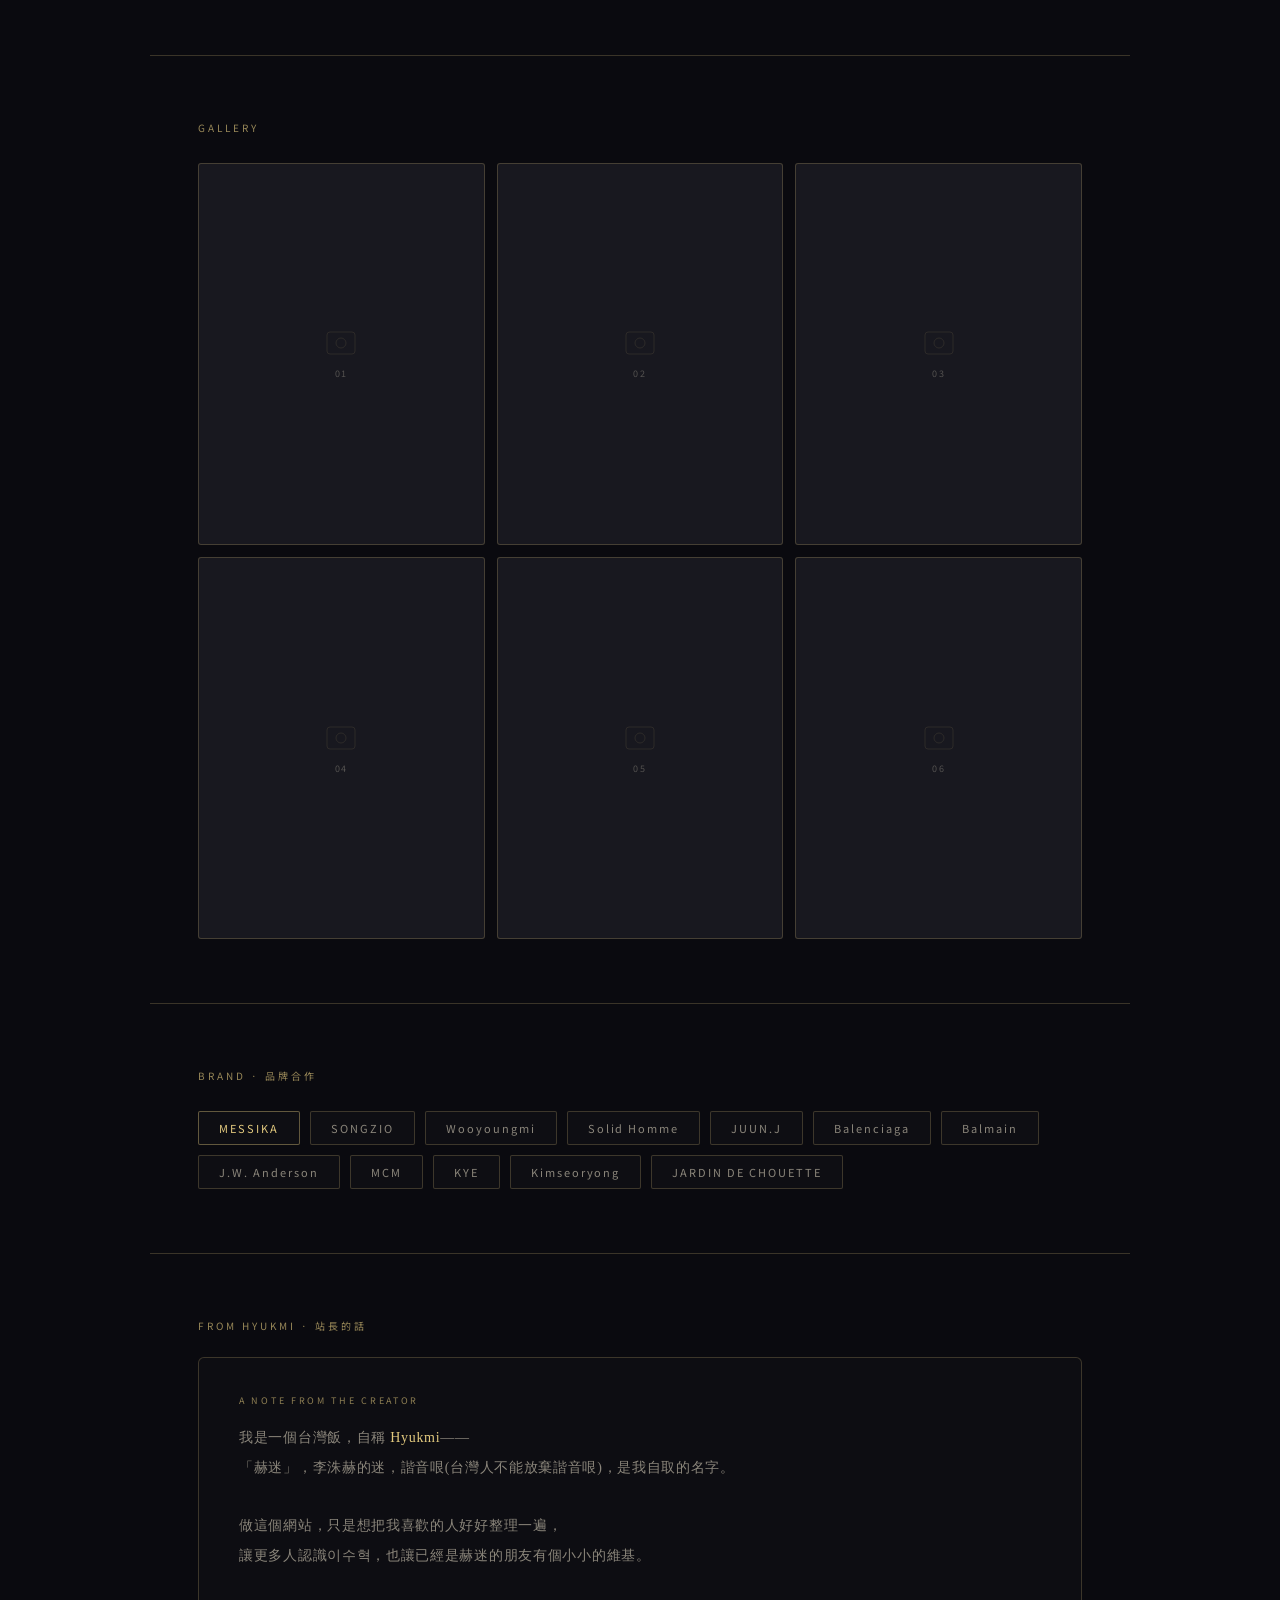
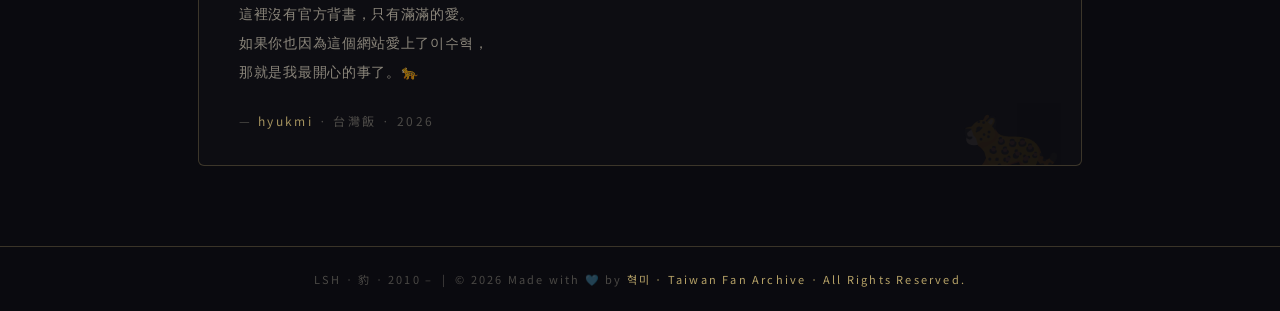
==== commit 76d9439a: "update" ====
--- a/about.html
+++ b/about.html
@@ -1,11 +1,14 @@
 <!DOCTYPE html>
-<html lang="zh-TW">
+<html lang="zh-hant">
+
 <head>
-  <meta charset="UTF-8"/>
-  <meta name="viewport" content="width=device-width, initial-scale=1.0"/>
+  <meta charset="UTF-8" />
+  <meta name="viewport" content="width=device-width, initial-scale=1.0" />
   <title>關於 · 이수혁 Lee Soo Hyuk</title>
-  <link href="https://fonts.googleapis.com/css2?family=Noto+Serif+KR:wght@200;300;400;600&family=Noto+Serif+TC:wght@200;300;400&family=Noto+Sans+KR:wght@300;400;500&display=swap" rel="stylesheet"/>
-  <link rel="stylesheet" href="assets/css/style.css"/>
+  <link
+    href="https://fonts.googleapis.com/css2?family=Noto+Serif+KR:wght@200;300;400;600&family=Noto+Serif+TC:wght@200;300;400&family=Noto+Sans+KR:wght@300;400;500&display=swap"
+    rel="stylesheet" />
+  <link rel="stylesheet" href="assets/css/style.css" />
   <style>
     /* ── about 專屬 ── */
 
@@ -19,7 +22,10 @@
       max-width: 980px;
       margin: 0 auto;
     }
-    .about-divider { background: var(--gold-line); }
+
+    .about-divider {
+      background: var(--gold-line);
+    }
 
     /* 左側 Profile */
     .profile-photo {
@@ -30,36 +36,75 @@
       background: var(--bg3);
       position: relative;
     }
+
     .profile-photo img {
-      width: 100%; height: 100%;
-      object-fit: cover; object-position: top;
-      display: block; opacity: 0.9;
-    }
+      width: 100%;
+      height: 100%;
+      object-fit: cover;
+      object-position: top;
+      display: block;
+      opacity: 0.9;
+    }
+
     .profile-photo-placeholder {
-      width: 100%; height: 100%;
-      display: flex; flex-direction: column;
-      align-items: center; justify-content: center; gap: 12px;
-    }
-    .profile-photo-placeholder svg { opacity: 0.1; }
-    .profile-photo-placeholder span { font-size: 10px; letter-spacing: 0.2em; color: var(--text3); }
+      width: 100%;
+      height: 100%;
+      display: flex;
+      flex-direction: column;
+      align-items: center;
+      justify-content: center;
+      gap: 12px;
+    }
+
+    .profile-photo-placeholder svg {
+      opacity: 0.1;
+    }
+
+    .profile-photo-placeholder span {
+      font-size: 10px;
+      letter-spacing: 0.2em;
+      color: var(--text3);
+    }
 
     /* 右側文字 */
-    .about-right { display: flex; flex-direction: column; gap: 0; }
+    .about-right {
+      display: flex;
+      flex-direction: column;
+      gap: 0;
+    }
+
     .about-eyebrow {
-      font-size: 10px; letter-spacing: 0.35em;
-      color: var(--gold); opacity: 0.7; margin-bottom: 14px;
-    }
+      font-size: 10px;
+      letter-spacing: 0.35em;
+      color: var(--gold);
+      opacity: 0.7;
+      margin-bottom: 14px;
+    }
+
     .about-name-kr {
       font-family: 'Noto Serif KR', serif;
       font-size: clamp(36px, 5vw, 58px);
-      font-weight: 200; letter-spacing: 0.1em;
-      color: #f8f0dd; line-height: 1.1; margin-bottom: 4px;
-    }
+      font-weight: 200;
+      letter-spacing: 0.1em;
+      color: #f8f0dd;
+      line-height: 1.1;
+      margin-bottom: 4px;
+    }
+
     .about-name-en {
-      font-size: 13px; letter-spacing: 0.3em;
-      color: var(--text3); margin-bottom: 28px;
-    }
-    .about-rule { width: 36px; height: 1px; background: var(--gold); opacity: 0.5; margin-bottom: 28px; }
+      font-size: 13px;
+      letter-spacing: 0.3em;
+      color: var(--text3);
+      margin-bottom: 28px;
+    }
+
+    .about-rule {
+      width: 36px;
+      height: 1px;
+      background: var(--gold);
+      opacity: 0.5;
+      margin-bottom: 28px;
+    }
 
     /* Profile list */
     .profile-grid {
@@ -68,370 +113,639 @@
       gap: 14px 24px;
       margin-bottom: 32px;
     }
+
     .profile-item {}
+
     .profile-key {
-      font-size: 9px; letter-spacing: 0.2em;
-      color: var(--gold); opacity: 0.6;
+      font-size: 9px;
+      letter-spacing: 0.2em;
+      color: var(--gold);
+      opacity: 0.6;
       margin-bottom: 4px;
     }
+
     .profile-val {
-      font-size: 13px; color: var(--text2);
-      line-height: 1.5; letter-spacing: 0.04em;
+      font-size: 13px;
+      color: var(--text2);
+      line-height: 1.5;
+      letter-spacing: 0.04em;
     }
 
     /* 豹標記 */
     .leopard-badge {
-      display: inline-flex; align-items: center; gap: 8px;
-      border: 1px solid rgba(226,201,126,0.3);
-      border-radius: 3px; padding: 8px 16px;
-      font-size: 11px; color: var(--gold); opacity: 0.8;
-      letter-spacing: 0.15em; margin-top: 4px;
-      background: rgba(226,201,126,0.05);
+      display: inline-flex;
+      align-items: center;
+      gap: 8px;
+      border: 1px solid rgba(226, 201, 126, 0.3);
+      border-radius: 3px;
+      padding: 8px 16px;
+      font-size: 11px;
+      color: var(--gold);
+      opacity: 0.8;
+      letter-spacing: 0.15em;
+      margin-top: 4px;
+      background: rgba(226, 201, 126, 0.05);
     }
 
     /* ── BIO SECTION ── */
     .bio-section {
-      max-width: 980px; margin: 0 auto;
+      max-width: 980px;
+      margin: 0 auto;
       padding: 64px 48px;
       border-bottom: 1px solid var(--gold-line);
     }
+
     .section-label {
-      font-size: 10px; letter-spacing: 0.3em;
-      color: var(--gold); opacity: 0.65;
+      font-size: 10px;
+      letter-spacing: 0.3em;
+      color: var(--gold);
+      opacity: 0.65;
       margin-bottom: 24px;
     }
-    .bio-tabs { display: flex; gap: 0; margin-bottom: 32px; border-bottom: 1px solid var(--gold-line); }
+
+    .bio-tabs {
+      display: flex;
+      gap: 0;
+      margin-bottom: 32px;
+      border-bottom: 1px solid var(--gold-line);
+    }
+
     .bio-tab {
-      padding: 8px 20px; font-size: 11px; letter-spacing: 0.15em;
-      color: var(--text3); cursor: pointer; background: none; border: none;
-      border-bottom: 2px solid transparent; transition: all 0.2s;
+      padding: 8px 20px;
+      font-size: 11px;
+      letter-spacing: 0.15em;
+      color: var(--text3);
+      cursor: pointer;
+      background: none;
+      border: none;
+      border-bottom: 2px solid transparent;
+      transition: all 0.2s;
       font-family: 'Noto Sans KR', sans-serif;
     }
-    .bio-tab.active { color: var(--gold); border-bottom-color: var(--gold); }
+
+    .bio-tab.active {
+      color: var(--gold);
+      border-bottom-color: var(--gold);
+    }
+
     .bio-text {
       font-family: 'Noto Serif TC', serif;
-      font-size: 15px; font-weight: 300;
-      line-height: 2.1; color: var(--text2);
-      letter-spacing: 0.05em; max-width: 680px;
+      font-size: 15px;
+      font-weight: 300;
+      line-height: 2.1;
+      color: var(--text2);
+      letter-spacing: 0.05em;
+      max-width: 680px;
       display: none;
     }
-    .bio-text.active { display: block; }
-    .bio-text strong { color: var(--text); font-weight: 400; }
-    .bio-text em { color: var(--gold); font-style: normal; opacity: 0.85; }
+
+    .bio-text.active {
+      display: block;
+    }
+
+    .bio-text strong {
+      color: var(--text);
+      font-weight: 400;
+    }
+
+    .bio-text em {
+      color: var(--gold);
+      font-style: normal;
+      opacity: 0.85;
+    }
 
     /* ── LEOPARD STORY ── */
     .leopard-section {
-      max-width: 980px; margin: 0 auto;
+      max-width: 980px;
+      margin: 0 auto;
       padding: 0 48px 64px;
       border-bottom: 1px solid var(--gold-line);
     }
+
     .leopard-card {
-      background: rgba(226,201,126,0.04);
-      border: 1px solid rgba(226,201,126,0.2);
+      background: rgba(226, 201, 126, 0.04);
+      border: 1px solid rgba(226, 201, 126, 0.2);
       border-left: 3px solid var(--gold);
       border-radius: 0 6px 6px 0;
       padding: 28px 32px;
-      display: flex; gap: 24px; align-items: flex-start;
-    }
-    .leopard-icon { font-size: 40px; flex-shrink: 0; line-height: 1; }
+      display: flex;
+      gap: 24px;
+      align-items: flex-start;
+    }
+
+    .leopard-icon {
+      font-size: 40px;
+      flex-shrink: 0;
+      line-height: 1;
+    }
+
     .leopard-title {
       font-family: 'Noto Serif KR', serif;
-      font-size: 18px; font-weight: 300;
-      color: var(--text); margin-bottom: 10px; letter-spacing: 0.06em;
-    }
+      font-size: 18px;
+      font-weight: 300;
+      color: var(--text);
+      margin-bottom: 10px;
+      letter-spacing: 0.06em;
+    }
+
     .leopard-body {
-      font-size: 13px; color: var(--text2);
-      line-height: 1.9; letter-spacing: 0.04em;
-    }
-    .leopard-body em { color: var(--gold); font-style: normal; }
+      font-size: 13px;
+      color: var(--text2);
+      line-height: 1.9;
+      letter-spacing: 0.04em;
+    }
+
+    .leopard-body em {
+      color: var(--gold);
+      font-style: normal;
+    }
 
     /* ── PHOTO GRID ── */
     .gallery-section {
-      max-width: 980px; margin: 0 auto;
+      max-width: 980px;
+      margin: 0 auto;
       padding: 64px 48px;
       border-bottom: 1px solid var(--gold-line);
     }
+
     .photo-grid {
       display: grid;
       grid-template-columns: repeat(3, 1fr);
-      gap: 12px; margin-top: 28px;
-    }
+      gap: 12px;
+      margin-top: 28px;
+    }
+
     .photo-cell {
-      aspect-ratio: 3/4; border-radius: 3px; overflow: hidden;
-      border: 1px solid var(--gold-line); background: var(--bg3);
+      aspect-ratio: 3/4;
+      border-radius: 3px;
+      overflow: hidden;
+      border: 1px solid var(--gold-line);
+      background: var(--bg3);
       position: relative;
     }
+
     .photo-cell img {
-      width: 100%; height: 100%; object-fit: cover;
-      display: block; opacity: 0.88; transition: opacity 0.3s, transform 0.4s;
-    }
-    .photo-cell:hover img { opacity: 1; transform: scale(1.04); }
+      width: 100%;
+      height: 100%;
+      object-fit: cover;
+      display: block;
+      opacity: 0.88;
+      transition: opacity 0.3s, transform 0.4s;
+    }
+
+    .photo-cell:hover img {
+      opacity: 1;
+      transform: scale(1.04);
+    }
+
     .photo-cell-ph {
-      width: 100%; height: 100%;
-      display: flex; flex-direction: column;
-      align-items: center; justify-content: center; gap: 8px;
-    }
-    .photo-cell-ph svg { opacity: 0.1; }
-    .photo-cell-ph span { font-size: 9px; letter-spacing: 0.2em; color: var(--text3); }
+      width: 100%;
+      height: 100%;
+      display: flex;
+      flex-direction: column;
+      align-items: center;
+      justify-content: center;
+      gap: 8px;
+    }
+
+    .photo-cell-ph svg {
+      opacity: 0.1;
+    }
+
+    .photo-cell-ph span {
+      font-size: 9px;
+      letter-spacing: 0.2em;
+      color: var(--text3);
+    }
 
     /* ── BRANDS ── */
     .brands-section {
-      max-width: 980px; margin: 0 auto;
+      max-width: 980px;
+      margin: 0 auto;
       padding: 64px 48px;
       border-bottom: 1px solid var(--gold-line);
     }
+
     .brands-grid {
-      display: flex; flex-wrap: wrap;
-      gap: 10px; margin-top: 28px;
-    }
+      display: flex;
+      flex-wrap: wrap;
+      gap: 10px;
+      margin-top: 28px;
+    }
+
     .brand-tag {
       padding: 8px 20px;
       border: 1px solid var(--gold-line);
       border-radius: 2px;
-      font-size: 11px; letter-spacing: 0.18em;
-      color: var(--text2); background: rgba(255,255,255,0.02);
+      font-size: 11px;
+      letter-spacing: 0.18em;
+      color: var(--text2);
+      background: rgba(255, 255, 255, 0.02);
       transition: all 0.2s;
     }
-    .brand-tag:hover { border-color: var(--gold); color: var(--gold); background: var(--gold-dim); }
-    .brand-tag.highlight { border-color: rgba(226,201,126,0.4); color: var(--gold); }
+
+    .brand-tag:hover {
+      border-color: var(--gold);
+      color: var(--gold);
+      background: var(--gold-dim);
+    }
+
+    .brand-tag.highlight {
+      border-color: rgba(226, 201, 126, 0.4);
+      color: var(--gold);
+    }
 
     /* ── HYUKMI NOTE ── */
     .hyukmi-section {
-      max-width: 980px; margin: 0 auto;
+      max-width: 980px;
+      margin: 0 auto;
       padding: 64px 48px 80px;
     }
+
     .hyukmi-card {
       border: 1px solid var(--gold-line);
-      border-radius: 6px; padding: 36px 40px;
-      background: rgba(255,255,255,0.015);
-      position: relative; overflow: hidden;
-    }
+      border-radius: 6px;
+      padding: 36px 40px;
+      background: rgba(255, 255, 255, 0.015);
+      position: relative;
+      overflow: hidden;
+    }
+
     .hyukmi-card::before {
       content: '🐆';
-      position: absolute; bottom: -10px; right: 20px;
-      font-size: 80px; opacity: 0.06; line-height: 1;
-    }
+      position: absolute;
+      bottom: -10px;
+      right: 20px;
+      font-size: 80px;
+      opacity: 0.06;
+      line-height: 1;
+    }
+
     .hyukmi-label {
-      font-size: 9px; letter-spacing: 0.3em;
-      color: var(--gold); opacity: 0.6; margin-bottom: 16px;
-    }
+      font-size: 9px;
+      letter-spacing: 0.3em;
+      color: var(--gold);
+      opacity: 0.6;
+      margin-bottom: 16px;
+    }
+
     .hyukmi-text {
       font-family: 'Noto Serif TC', serif;
-      font-size: 14px; font-weight: 300;
-      line-height: 2.1; color: var(--text2);
-      letter-spacing: 0.05em; max-width: 600px;
-    }
-    .hyukmi-text em { color: var(--gold); font-style: normal; }
+      font-size: 14px;
+      font-weight: 300;
+      line-height: 2.1;
+      color: var(--text2);
+      letter-spacing: 0.05em;
+      max-width: 600px;
+    }
+
+    .hyukmi-text em {
+      color: var(--gold);
+      font-style: normal;
+    }
+
     .hyukmi-sig {
       margin-top: 24px;
-      font-size: 12px; letter-spacing: 0.2em;
+      font-size: 12px;
+      letter-spacing: 0.2em;
       color: var(--text3);
     }
-    .hyukmi-sig span { color: var(--gold); opacity: 0.7; }
+
+    .hyukmi-sig span {
+      color: var(--gold);
+      opacity: 0.7;
+    }
 
     /* RESPONSIVE */
     @media (max-width: 700px) {
       .about-hero {
         grid-template-columns: 1fr;
-        padding: 100px 24px 48px; gap: 32px;
+        padding: 100px 24px 48px;
+        gap: 32px;
       }
-      .about-divider { display: none; }
-      .profile-photo { max-width: 240px; margin: 0 auto; }
-      .bio-section, .leopard-section, .gallery-section,
-      .brands-section, .hyukmi-section { padding-left: 24px; padding-right: 24px; }
-      .photo-grid { grid-template-columns: 1fr 1fr; }
-      .profile-grid { grid-template-columns: 1fr; }
-    }
-  </style>
+
+      .about-divider {
+        display: none;
+      }
+
+      .profile-photo {
+        max-width: 240px;
+        margin: 0 auto;
+      }
+
+      .bio-section,
+      .leopard-section,
+      .gallery-section,
+      .brands-section,
+      .hyukmi-section {
+        padding-left: 24px;
+        padding-right: 24px;
+      }
+
+      .photo-grid {
+        grid-template-columns: 1fr 1fr;
+      }
+
+      .profile-grid {
+        grid-template-columns: 1fr;
+      }
+    }
+    /* 語言下拉 */
+  .lang-dropdown { position: relative; }
+  .lang-globe-btn {
+    display: flex; align-items: center; gap: 6px;
+    background: none; border: 1px solid rgba(240,232,208,0.18);
+    border-radius: 3px; padding: 6px 10px;
+    color: var(--text2); cursor: pointer;
+    font-size: 11px; letter-spacing: 0.1em;
+    font-family: 'Noto Sans KR', sans-serif; transition: all 0.2s;
+  }
+  .lang-globe-btn:hover { border-color: var(--gold); color: var(--gold); }
+  .lang-menu {
+    display: none; position: absolute; top: calc(100% + 8px); right: 0;
+    background: rgba(17,17,24,0.98); border: 1px solid var(--gold-line);
+    border-radius: 4px; overflow: hidden; min-width: 100px; z-index: 200;
+    box-shadow: 0 8px 24px rgba(0,0,0,0.5);
+  }
+  .lang-menu.open { display: block; }
+  .lang-menu button {
+    display: block; width: 100%; padding: 10px 16px;
+    background: none; border: none; border-bottom: 1px solid rgba(240,232,208,0.06);
+    color: var(--text2); font-size: 12px; letter-spacing: 0.12em;
+    cursor: pointer; text-align: left;
+    font-family: 'Noto Sans KR', sans-serif; transition: all 0.15s;
+  }
+  .lang-menu button:last-child { border-bottom: none; }
+  .lang-menu button:hover { background: var(--gold-dim); color: var(--gold); }
+</style>
 </head>
+
 <body>
 
-<!-- NAV -->
-<nav class="site-nav">
-  <a class="nav-logo" href="index.html">이수혁</a>
-  <ul class="nav-links">
-    <li><a href="about.html" class="active">ABOUT</a></li>
-    <li><a href="works.html">WORKS</a></li>
-    <li><a href="cheers.html">CHEERS</a></li>
-    <li><a href="gifts.html">GIFTS</a></li>
-    <li><a href="archive.html" class="active">ARCHIVE</a></li>
-  </ul>
-</nav>
-
-<!-- ABOUT HERO -->
-<section class="about-hero">
-  <!-- 左：照片 -->
-  <div>
-    <div class="profile-photo">
-      <!-- 有照片時換成 <img src="assets/images/about-main.jpg" alt="이수혁"> -->
-      <div class="profile-photo-placeholder">
-        <svg width="48" height="48" viewBox="0 0 48 48" fill="none">
-          <rect x="4" y="8" width="40" height="32" rx="4" stroke="#e2c97e" stroke-width="1.2"/>
-          <circle cx="24" cy="24" r="8" stroke="#e2c97e" stroke-width="1.2"/>
-        </svg>
-        <span>PHOTO</span>
-      </div>
-    </div>
-  </div>
-
-  <div class="about-divider"></div>
-
-  <!-- 右：資料 -->
-  <div class="about-right">
-    <div class="about-eyebrow">LEE SOO-HYUK · 이수혁 · 李洙赫</div>
-    <h1 class="about-name-kr">이수혁</h1>
-    <div class="about-name-en">LEE SOO HYUK</div>
-    <div class="about-rule"></div>
-
-    <div class="profile-grid">
-      <div class="profile-item">
-        <div class="profile-key">생일 · 生日</div>
-        <div class="profile-val">1988 · 05 · 31</div>
-      </div>
-      <div class="profile-item">
-        <div class="profile-key">신장 · 身高</div>
-        <div class="profile-val">184 cm</div>
-      </div>
-      <div class="profile-item">
-        <div class="profile-key">데뷔 · 出道</div>
-        <div class="profile-val">2006</div>
-      </div>
-      <div class="profile-item">
-        <div class="profile-key">혈액형 · 血型</div>
-        <div class="profile-val">AB 型</div>
-      </div>
-      <div class="profile-item">
-        <div class="profile-key">별자리 · 星座</div>
-        <div class="profile-val">雙子座 ♊</div>
-      </div>
-      <div class="profile-item">
-        <div class="profile-key">소속사 · 公司</div>
-        <div class="profile-val">Saram Entertainment</div>
-      </div>
-      <div class="profile-item">
-        <div class="profile-key">직업 · 職業</div>
-        <div class="profile-val">모델 · 배우 · MC</div>
-      </div>
-      <div class="profile-item">
-        <div class="profile-key">출신 · 出身</div>
-        <div class="profile-val">京畿道 果川市</div>
-      </div>
-    </div>
-
-    <div class="leopard-badge">🐆 &nbsp;豹 · 표범 · Leopard</div>
-  </div>
-</section>
-
-<!-- BIO -->
-<section class="bio-section">
-  <div class="section-label">BIOGRAPHY</div>
-  <div class="bio-tabs">
-    <button class="bio-tab active" onclick="setBioLang('zh', this)">繁中</button>
-    <button class="bio-tab" onclick="setBioLang('en', this)">EN</button>
-    <button class="bio-tab" onclick="setBioLang('ko', this)">한국어</button>
-  </div>
-
-  <div class="bio-text active" id="bio-zh">
-    <strong>이수혁（李洙赫）</strong>，1988年5月31日生於韓國京畿道果川市。<br><br>
-    2006年以設計師鄭旭俊（Lone Costume）服裝秀模特兒身分出道，與 G-Dragon、Kim Woo-bin 同為同期模特兒。憑藉 184cm 的高挑身形與冷峻眼神，迅速成為韓國頂尖男模，並登上巴黎、倫敦等國際時裝週。<br><br>
-    2011年以 KBS 校園劇《White Christmas》正式跨足演員領域，2015年在 MBC 奇幻劇《夜行書生》飾演吸血鬼反派「鬼」，獲得廣大迴響，並奪得 <em>MBC 演技大賞男子新人獎</em>。<br><br>
-    2021年《某一天滅亡來到我家門前》、2022年《還有明天》使他的海外知名度大幅攀升。2024年主演《于氏王后》，帝王氣場備受讚譽。2025年加入新公司 <em>Saram Entertainment</em>，展開全新篇章。
-  </div>
-
-  <div class="bio-text" id="bio-en">
-    <strong>Lee Soo-hyuk</strong> was born on May 31, 1988, in Gwacheon, Gyeonggi-do, South Korea.<br><br>
-    He debuted as a model in 2006 at designer Jung Wook-jun's runway show, alongside G-Dragon and Kim Woo-bin. His 184cm frame and striking features quickly established him as one of Korea's top male models, taking him to international runways in Paris and London.<br><br>
-    In 2011, he transitioned into acting with KBS drama <em>White Christmas</em>. His breakthrough came in 2015 with MBC's <em>Scholar Who Walks the Night</em>, where his portrayal of the vampire antagonist "Gwi" earned him a <em>Best New Actor award</em>.<br><br>
-    International recognition followed with <em>Doom at Your Service</em> (2021) and <em>Tomorrow</em> (2022). After signing with <em>Saram Entertainment</em> in 2025, he continues to expand his artistic range.
-  </div>
-
-  <div class="bio-text" id="bio-ko">
-    <strong>이수혁</strong>은 1988년 5월 31일 경기도 과천시에서 태어났습니다.<br><br>
-    2006년 정욱준 패션쇼 런웨이 모델로 데뷔하여 G-Dragon, 김우빈과 동기로 활동했습니다. 184cm의 훤칠한 키와 날카로운 눈빛으로 주목받으며 파리·런던 등 해외 컬렉션에도 참가한 한국 톱 남성 모델로 자리매김했습니다.<br><br>
-    2011년 KBS 드라마 《화이트 크리스마스》로 연기에 입문했고, 2015년 MBC 《야경꾼 일지》에서 뱀파이어 악당 '귀' 역을 맡아 <em>MBC 연기대상 남자 신인상</em>을 수상하며 주목받았습니다.<br><br>
-    《어느 날 우리 집 현관으로 멸망이 들어왔다》(2021), 《내일》(2022)로 해외 팬덤을 크게 넓혔으며, 2025년 <em>사람엔터테인먼트</em>와 계약하며 새로운 출발을 알렸습니다.
-  </div>
-</section>
-
-<!-- 豹的故事 -->
-<section class="leopard-section">
-  <div class="section-label">SYMBOL · 象徵</div>
-  <div class="leopard-card">
-    <div class="leopard-icon">🐆</div>
+  <!-- NAV -->
+  <nav class="site-nav">
+    <a class="nav-logo" href="index.html">이수혁</a>
+    <ul class="nav-links">
+      <li><a href="about.html" class="active">ABOUT</a></li>
+      <li><a href="works.html">WORKS</a></li>
+      <li><a href="cheers.html">CHEERS</a></li>
+      <li><a href="gifts.html">GIFTS</a></li>
+      <li><a href="archive.html">ARCHIVE</a></li>
+    </ul>
+  </nav>
+
+  <!-- ABOUT HERO -->
+  <section class="about-hero">
+    <!-- 左：照片 -->
     <div>
-      <div class="leopard-title">豹 · 표범</div>
-      <div class="leopard-body">
-        某天，粉絲們開始在이수혁的照片下貼上豹的圖片與表情符號——<br>
-        那份獨行、冷峻、渾然天成的野性氣質，彷彿與豹不謀而合。<br><br>
-        而이수혁本人也曾在社群上自發分享豹的相關內容，<br>
-        並對粉絲的豹圖貼文默默點了讚。<br><br>
-        沒有正式宣告，卻勝過千言萬語。<br>
-        從此，<em>豹</em> 成為粉絲與他之間心照不宣的默契符號。
-      </div>
-    </div>
-  </div>
-</section>
-
-<!-- 照片牆 -->
-<section class="gallery-section">
-  <div class="section-label">GALLERY</div>
-  <div class="photo-grid" id="photoGrid">
-    <!-- 有照片時換成 <img src="..." alt="이수혁"> -->
-    <div class="photo-cell"><div class="photo-cell-ph"><svg width="32" height="32" viewBox="0 0 32 32" fill="none"><rect x="2" y="5" width="28" height="22" rx="3" stroke="#e2c97e" stroke-width="1"/><circle cx="16" cy="16" r="5" stroke="#e2c97e" stroke-width="1"/></svg><span>01</span></div></div>
-    <div class="photo-cell"><div class="photo-cell-ph"><svg width="32" height="32" viewBox="0 0 32 32" fill="none"><rect x="2" y="5" width="28" height="22" rx="3" stroke="#e2c97e" stroke-width="1"/><circle cx="16" cy="16" r="5" stroke="#e2c97e" stroke-width="1"/></svg><span>02</span></div></div>
-    <div class="photo-cell"><div class="photo-cell-ph"><svg width="32" height="32" viewBox="0 0 32 32" fill="none"><rect x="2" y="5" width="28" height="22" rx="3" stroke="#e2c97e" stroke-width="1"/><circle cx="16" cy="16" r="5" stroke="#e2c97e" stroke-width="1"/></svg><span>03</span></div></div>
-    <div class="photo-cell"><div class="photo-cell-ph"><svg width="32" height="32" viewBox="0 0 32 32" fill="none"><rect x="2" y="5" width="28" height="22" rx="3" stroke="#e2c97e" stroke-width="1"/><circle cx="16" cy="16" r="5" stroke="#e2c97e" stroke-width="1"/></svg><span>04</span></div></div>
-    <div class="photo-cell"><div class="photo-cell-ph"><svg width="32" height="32" viewBox="0 0 32 32" fill="none"><rect x="2" y="5" width="28" height="22" rx="3" stroke="#e2c97e" stroke-width="1"/><circle cx="16" cy="16" r="5" stroke="#e2c97e" stroke-width="1"/></svg><span>05</span></div></div>
-    <div class="photo-cell"><div class="photo-cell-ph"><svg width="32" height="32" viewBox="0 0 32 32" fill="none"><rect x="2" y="5" width="28" height="22" rx="3" stroke="#e2c97e" stroke-width="1"/><circle cx="16" cy="16" r="5" stroke="#e2c97e" stroke-width="1"/></svg><span>06</span></div></div>
-  </div>
-</section>
-
-<!-- 品牌代言 -->
-<section class="brands-section">
-  <div class="section-label">BRAND · 品牌合作</div>
-  <div class="brands-grid">
-    <div class="brand-tag highlight">MESSIKA</div>
-    <div class="brand-tag">SONGZIO</div>
-    <div class="brand-tag">Wooyoungmi</div>
-    <div class="brand-tag">Solid Homme</div>
-    <div class="brand-tag">JUUN.J</div>
-    <div class="brand-tag">Balenciaga</div>
-    <div class="brand-tag">Balmain</div>
-    <div class="brand-tag">J.W. Anderson</div>
-    <div class="brand-tag">MCM</div>
-    <div class="brand-tag">KYE</div>
-    <div class="brand-tag">Kimseoryong</div>
-    <div class="brand-tag">JARDIN DE CHOUETTE</div>
-  </div>
-</section>
-
-<!-- hyukmi 的話 -->
-<section class="hyukmi-section">
-  <div class="section-label">FROM HYUKMI · 站長的話</div>
-  <div class="hyukmi-card">
-    <div class="hyukmi-label">A NOTE FROM THE CREATOR</div>
-    <div class="hyukmi-text">
-      我是一個台灣飯，自稱 <em>hyukmi</em>——<br>
-      「赫迷」，李洙赫的迷，相近音，是我自取的名字。<br><br>
-      做這個網站，只是想把我喜歡的人好好整理一遍，<br>
-      讓更多人認識이수혁，也讓已經是赫迷的朋友有個小小的據點。<br><br>
-      這裡沒有官方背書，只有滿滿的愛。<br>
-      如果你也因為這個網站愛上了이수혁，<br>
-      那就是我最開心的事了。🐆
-    </div>
-    <div class="hyukmi-sig">— <span>hyukmi</span> · 台灣飯 · 2026</div>
-  </div>
-</section>
-
-<footer>LSH · 豹 · 2006 – &nbsp;|&nbsp; made with ♥ by <a href="#" style="color:var(--gold);text-decoration:none;opacity:0.8;">hyukmi</a></footer>
-
-<script>
-function setBioLang(lang, el) {
-  document.querySelectorAll('.bio-tab').forEach(t => t.classList.remove('active'));
-  document.querySelectorAll('.bio-text').forEach(t => t.classList.remove('active'));
-  el.classList.add('active');
-  document.getElementById('bio-' + lang).classList.add('active');
+      <div class="profile-photo">
+        <!-- 有照片時換成 <img src="assets/images/about-main.jpg" alt="이수혁"> -->
+        <div class="profile-photo-placeholder">
+          <svg width="48" height="48" viewBox="0 0 48 48" fill="none">
+            <rect x="4" y="8" width="40" height="32" rx="4" stroke="#e2c97e" stroke-width="1.2" />
+            <circle cx="24" cy="24" r="8" stroke="#e2c97e" stroke-width="1.2" />
+          </svg>
+          <span>PHOTO</span>
+        </div>
+      </div>
+    </div>
+
+    <div class="about-divider"></div>
+
+    <!-- 右：資料 -->
+    <div class="about-right">
+      <div class="about-eyebrow">LEE SOO-HYUK · 이수혁 · 李洙赫</div>
+      <h1 class="about-name-kr">이수혁</h1>
+      <div class="about-name-en">LEE SOO HYUK</div>
+      <div class="about-rule"></div>
+
+      <div class="profile-grid">
+        <div class="profile-item">
+          <div class="profile-key">생일 · 生日</div>
+          <div class="profile-val">1988 · 05 · 31</div>
+        </div>
+        <div class="profile-item">
+          <div class="profile-key">신장 · 身高</div>
+          <div class="profile-val">184 cm</div>
+        </div>
+        <div class="profile-item">
+          <div class="profile-key">데뷔 · 出道</div>
+          <div class="profile-val">2006</div>
+        </div>
+        <div class="profile-item">
+          <div class="profile-key">혈액형 · 血型</div>
+          <div class="profile-val">AB 型</div>
+        </div>
+        <div class="profile-item">
+          <div class="profile-key">별자리 · 星座</div>
+          <div class="profile-val">雙子座 ♊</div>
+        </div>
+        <div class="profile-item">
+          <div class="profile-key">소속사 · 公司</div>
+          <div class="profile-val">Saram Entertainment</div>
+        </div>
+        <div class="profile-item">
+          <div class="profile-key">직업 · 職業</div>
+          <div class="profile-val">모델 · 배우 · MC</div>
+        </div>
+        <div class="profile-item">
+          <div class="profile-key">출신 · 出身</div>
+          <div class="profile-val">京畿道 果川市</div>
+        </div>
+      </div>
+
+      <div class="leopard-badge">🐆 &nbsp;豹 · 표범 · Leopard</div>
+    </div>
+  </section>
+
+  <!-- BIO -->
+  <section class="bio-section">
+    <div class="section-label">BIOGRAPHY</div>
+    <div class="bio-tabs">
+      <button class="bio-tab active" onclick="setBioLang('zh', this)">繁中</button>
+      <button class="bio-tab" onclick="setBioLang('en', this)">EN</button>
+      <button class="bio-tab" onclick="setBioLang('ko', this)">한국어</button>
+    </div>
+
+    <div class="bio-text active" id="bio-zh">
+      <strong>이수혁（李洙赫）</strong>，1988年5月31日生於韓國京畿道果川市。<br><br>
+      2006年以設計師鄭旭俊（Lone Costume）服裝秀模特兒身分出道，與 G-Dragon、Kim Woo-bin 同為同期模特兒。憑藉 184cm
+      的高挑身形與冷峻眼神，迅速成為韓國頂尖男模，並登上巴黎、倫敦等國際時裝週。<br><br>
+      2010年11月4日以電影《依帕內瑪少年》正式演員出道，2011年以 KBS 校園劇《White Christmas》廣受矚目，2015年在 MBC 奇幻劇《夜行書生》飾演吸血鬼反派「鬼」，獲得廣大迴響，並奪得 <em>MBC 演技大賞男子新人獎</em>。<br><br>
+      2021年《某一天滅亡來到我家門前》、2022年《還有明天》使他的海外知名度大幅攀升。2024年主演《于氏王后》，帝王氣場備受讚譽。2025年加入新公司 <em>Saram Entertainment</em>，展開全新篇章。
+    </div>
+
+    <div class="bio-text" id="bio-en">
+      <strong>Lee Soo-hyuk</strong> was born on May 31, 1988, in Gwacheon, Gyeonggi-do, South Korea.<br><br>
+      He debuted as a model in 2006 at designer Jung Wook-jun's runway show, alongside G-Dragon and Kim Woo-bin. His
+      184cm frame and striking features quickly established him as one of Korea's top male models, taking him to
+      international runways in Paris and London.<br><br>
+      He made his official acting debut on November 4, 2010, with the film <em>Boy from Ipanema</em>. In 2011, KBS drama <em>White Christmas</em> brought him wider recognition. His breakthrough came in 2015 with
+      MBC's <em>Scholar Who Walks the Night</em>, where his portrayal of the vampire antagonist "Gwi" earned him a
+      <em>Best New Actor award</em>.<br><br>
+      International recognition followed with <em>Doom at Your Service</em> (2021) and <em>Tomorrow</em> (2022). After
+      signing with <em>Saram Entertainment</em> in 2025, he continues to expand his artistic range.
+    </div>
+
+    <div class="bio-text" id="bio-ko">
+      <strong>이수혁</strong>은 1988년 5월 31일 경기도 과천시에서 태어났습니다.<br><br>
+      2006년 정욱준 패션쇼 런웨이 모델로 데뷔하여 G-Dragon, 김우빈과 동기로 활동했습니다. 184cm의 훤칠한 키와 날카로운 눈빛으로 주목받으며 파리·런던 등 해외 컬렉션에도 참가한 한국 톱 남성
+      모델로 자리매김했습니다.<br><br>
+      2010년 11월 4일 영화 《이파네마 소년》으로 공식 배우 데뷔를 했으며, 2011년 KBS 드라마 《화이트 크리스마스》로 주목받았고, 2015년 MBC 《야경꾼 일지》에서 뱀파이어 악당 '귀' 역을 맡아 <em>MBC 연기대상 남자 신인상</em>을 수상하며
+      주목받았습니다.<br><br>
+      《어느 날 우리 집 현관으로 멸망이 들어왔다》(2021), 《내일》(2022)로 해외 팬덤을 크게 넓혔으며, 2025년 <em>사람엔터테인먼트</em>와 계약하며 새로운 출발을 알렸습니다.
+    </div>
+  </section>
+
+  <!-- 豹的故事 -->
+  <section class="leopard-section">
+    <div class="section-label">SYMBOL · 象徵</div>
+    <div class="leopard-card">
+      <div class="leopard-icon">🐆</div>
+      <div>
+        <div class="leopard-title">豹 · 표범</div>
+        <div class="leopard-body">
+          某天，粉絲們開始在이수혁的照片下貼上豹的圖片與表情符號——<br>
+          那份獨行、冷峻、渾然天成的野性氣質，彷彿與豹不謀而合。<br><br>
+          而이수혁本人也曾在社群上自發分享豹的相關內容，<br>
+          並對粉絲的豹圖貼文默默點了讚。<br><br>
+          沒有正式宣告，卻勝過千言萬語。<br>
+          從此，<em>豹</em> 成為粉絲與他之間心照不宣的默契符號。
+        </div>
+      </div>
+    </div>
+  </section>
+
+  <!-- 照片牆 -->
+  <section class="gallery-section">
+    <div class="section-label">GALLERY</div>
+    <div class="photo-grid" id="photoGrid">
+      <!-- 有照片時換成 <img src="..." alt="이수혁"> -->
+      <div class="photo-cell">
+        <div class="photo-cell-ph"><svg width="32" height="32" viewBox="0 0 32 32" fill="none">
+            <rect x="2" y="5" width="28" height="22" rx="3" stroke="#e2c97e" stroke-width="1" />
+            <circle cx="16" cy="16" r="5" stroke="#e2c97e" stroke-width="1" />
+          </svg><span>01</span></div>
+      </div>
+      <div class="photo-cell">
+        <div class="photo-cell-ph"><svg width="32" height="32" viewBox="0 0 32 32" fill="none">
+            <rect x="2" y="5" width="28" height="22" rx="3" stroke="#e2c97e" stroke-width="1" />
+            <circle cx="16" cy="16" r="5" stroke="#e2c97e" stroke-width="1" />
+          </svg><span>02</span></div>
+      </div>
+      <div class="photo-cell">
+        <div class="photo-cell-ph"><svg width="32" height="32" viewBox="0 0 32 32" fill="none">
+            <rect x="2" y="5" width="28" height="22" rx="3" stroke="#e2c97e" stroke-width="1" />
+            <circle cx="16" cy="16" r="5" stroke="#e2c97e" stroke-width="1" />
+          </svg><span>03</span></div>
+      </div>
+      <div class="photo-cell">
+        <div class="photo-cell-ph"><svg width="32" height="32" viewBox="0 0 32 32" fill="none">
+            <rect x="2" y="5" width="28" height="22" rx="3" stroke="#e2c97e" stroke-width="1" />
+            <circle cx="16" cy="16" r="5" stroke="#e2c97e" stroke-width="1" />
+          </svg><span>04</span></div>
+      </div>
+      <div class="photo-cell">
+        <div class="photo-cell-ph"><svg width="32" height="32" viewBox="0 0 32 32" fill="none">
+            <rect x="2" y="5" width="28" height="22" rx="3" stroke="#e2c97e" stroke-width="1" />
+            <circle cx="16" cy="16" r="5" stroke="#e2c97e" stroke-width="1" />
+          </svg><span>05</span></div>
+      </div>
+      <div class="photo-cell">
+        <div class="photo-cell-ph"><svg width="32" height="32" viewBox="0 0 32 32" fill="none">
+            <rect x="2" y="5" width="28" height="22" rx="3" stroke="#e2c97e" stroke-width="1" />
+            <circle cx="16" cy="16" r="5" stroke="#e2c97e" stroke-width="1" />
+          </svg><span>06</span></div>
+      </div>
+    </div>
+  </section>
+
+  <!-- 品牌代言 -->
+  <section class="brands-section">
+    <div class="section-label">BRAND · 品牌合作</div>
+    <div class="brands-grid">
+      <div class="brand-tag highlight">MESSIKA</div>
+      <div class="brand-tag">SONGZIO</div>
+      <div class="brand-tag">Wooyoungmi</div>
+      <div class="brand-tag">Solid Homme</div>
+      <div class="brand-tag">JUUN.J</div>
+      <div class="brand-tag">Balenciaga</div>
+      <div class="brand-tag">Balmain</div>
+      <div class="brand-tag">J.W. Anderson</div>
+      <div class="brand-tag">MCM</div>
+      <div class="brand-tag">KYE</div>
+      <div class="brand-tag">Kimseoryong</div>
+      <div class="brand-tag">JARDIN DE CHOUETTE</div>
+    </div>
+  </section>
+
+  <!-- hyukmi 的話 -->
+  <section class="hyukmi-section">
+    <div class="section-label">FROM HYUKMI · 站長的話</div>
+    <div class="hyukmi-card">
+      <div class="hyukmi-label">A NOTE FROM THE CREATOR</div>
+      <div class="hyukmi-text">
+        我是一個台灣飯，自稱 <em>Hyukmi</em>——<br>
+        「赫迷」，李洙赫的迷，諧音哏(台灣人不能放棄諧音哏)，是我自取的名字。<br><br>
+        做這個網站，只是想把我喜歡的人好好整理一遍，<br>
+        讓更多人認識이수혁，也讓已經是赫迷的朋友有個小小的維基。<br><br>
+        這裡沒有官方背書，只有滿滿的愛。<br>
+        如果你也因為這個網站愛上了이수혁，<br>
+        那就是我最開心的事了。🐆
+      </div>
+      <div class="hyukmi-sig">— <span>hyukmi</span> · 台灣飯 · 2026</div>
+    </div>
+  </section>
+
+  <footer>LSH · 豹 · 2010 – &nbsp;|&nbsp; © 2026 Made with 🩵 by <a href="about.html" style="color:var(--gold);text-decoration:none;opacity:0.8;">혁미 · 
+    Taiwan Fan Archive · All Rights Reserved.</footer>
+
+  <script>
+    function setBioLang(lang, el) {
+      document.querySelectorAll('.bio-tab').forEach(t => t.classList.remove('active'));
+      document.querySelectorAll('.bio-text').forEach(t => t.classList.remove('active'));
+      el.classList.add('active');
+      document.getElementById('bio-' + lang).classList.add('active');
+    }
+  
+const i18n = {
+  zh: {
+    'page-tag':   'LEE SOO-HYUK · 이수혁 · 李洙赫',
+    'about-intro-title': 'INTRODUCTION',
+    'about-profile-title': 'PROFILE',
+  },
+  en: {
+    'page-tag':   'LEE SOO-HYUK · 이수혁 · Lee Soo Hyuk',
+    'about-intro-title': 'INTRODUCTION',
+    'about-profile-title': 'PROFILE',
+  },
+  ko: {
+    'page-tag':   'LEE SOO-HYUK · 이수혁 · 李洙赫',
+    'about-intro-title': '소개',
+    'about-profile-title': '프로필',
+  },
+};
+
+function setLang(lang) {
+  const labels = { zh:'繁中', en:'EN', ko:'한국어' };
+  document.getElementById('langLabel').textContent = labels[lang] || lang;
+  const dict = Object.assign({}, i18n.zh, i18n[lang] || {});
+  document.querySelectorAll('[data-i18n]').forEach(function(el) {
+    const key = el.dataset.i18n;
+    if (dict[key] !== undefined) el.innerHTML = dict[key];
+  });
 }
+function toggleLangMenu() {
+  document.getElementById('langMenu').classList.toggle('open');
+}
+document.addEventListener('click', function(e) {
+  const dd = document.getElementById('langDropdown');
+  if (dd && !dd.contains(e.target)) {
+    document.getElementById('langMenu').classList.remove('open');
+  }
+});
+
 </script>
 </body>
-</html>
+
+</html>
--- a/assets/css/style.css
+++ b/assets/css/style.css
@@ -25,7 +25,7 @@
 body {
   background: var(--bg);
   color: var(--text);
-  font-family: 'Noto Sans KR', 'Noto Serif TC', sans-serif;
+  font-family: 'Noto Sans KR', 'Noto Sans TC', sans-serif;
   min-height: 100vh;
 }
 
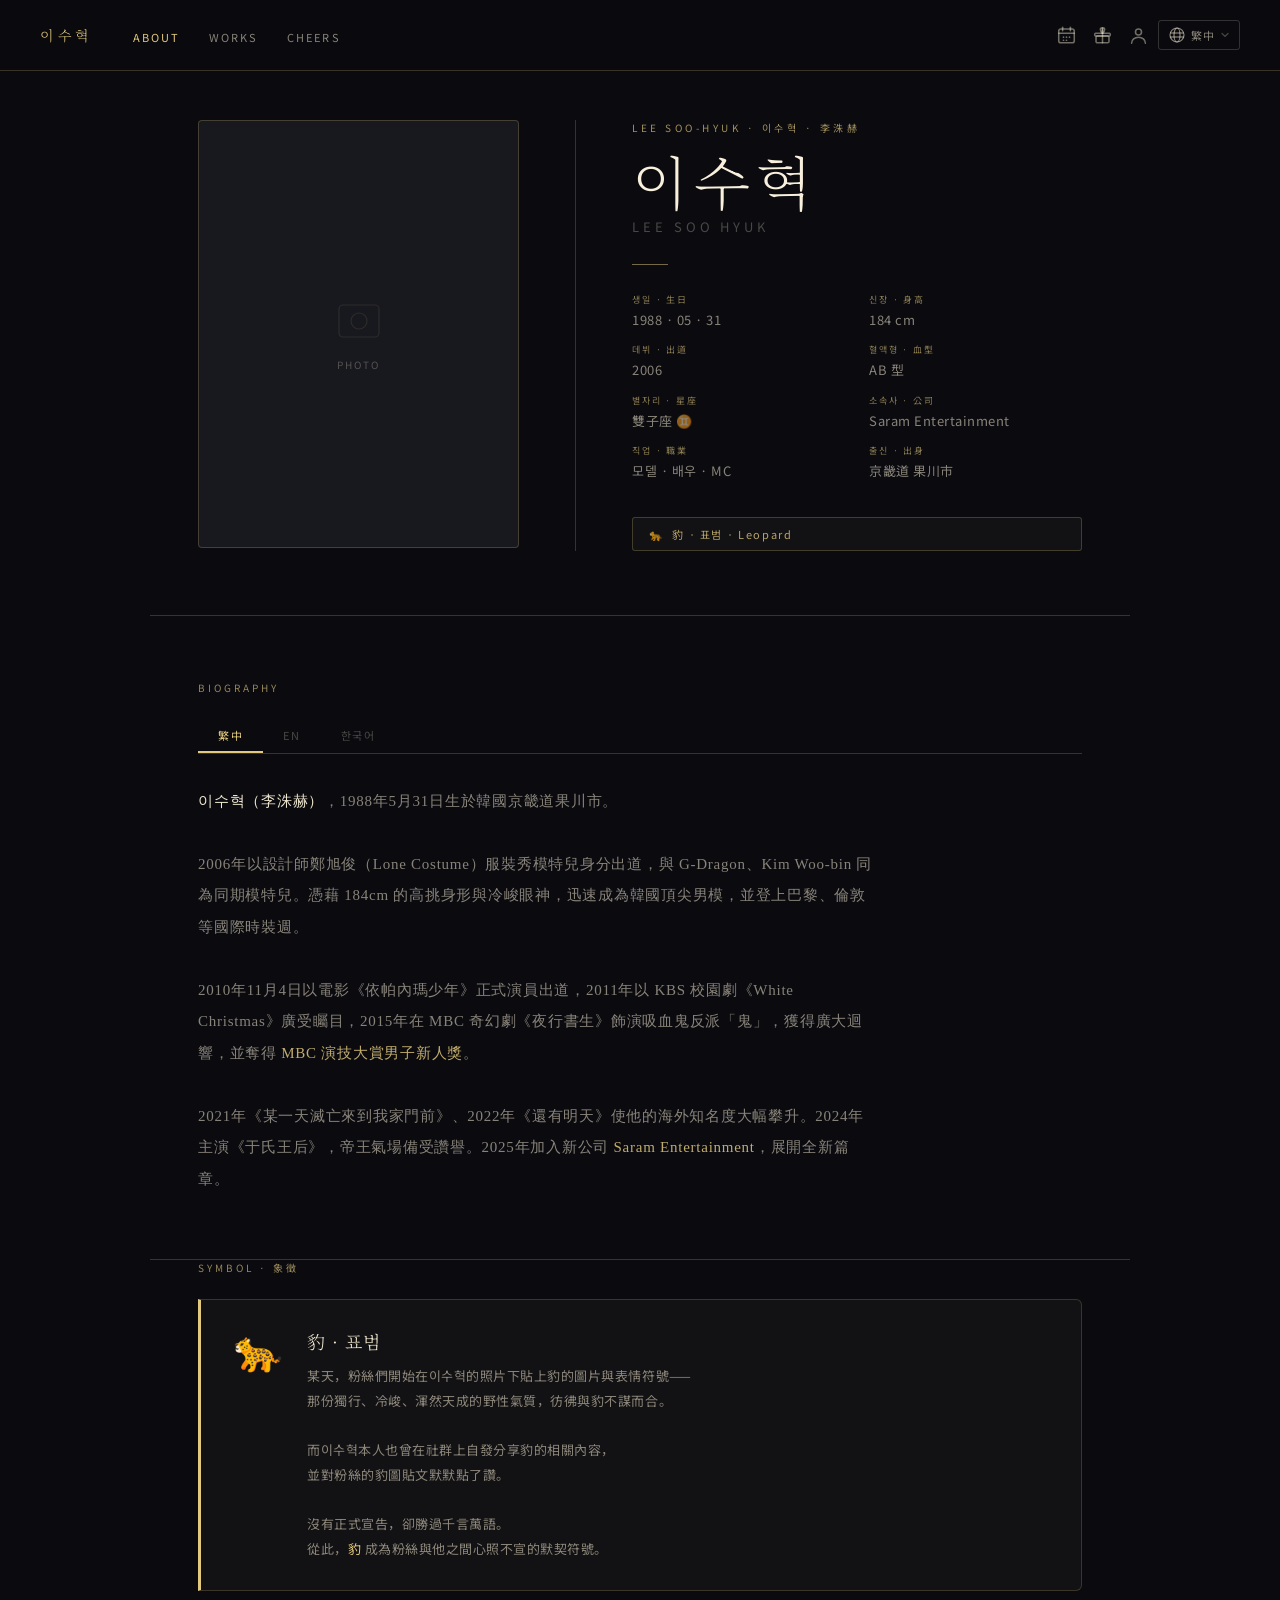
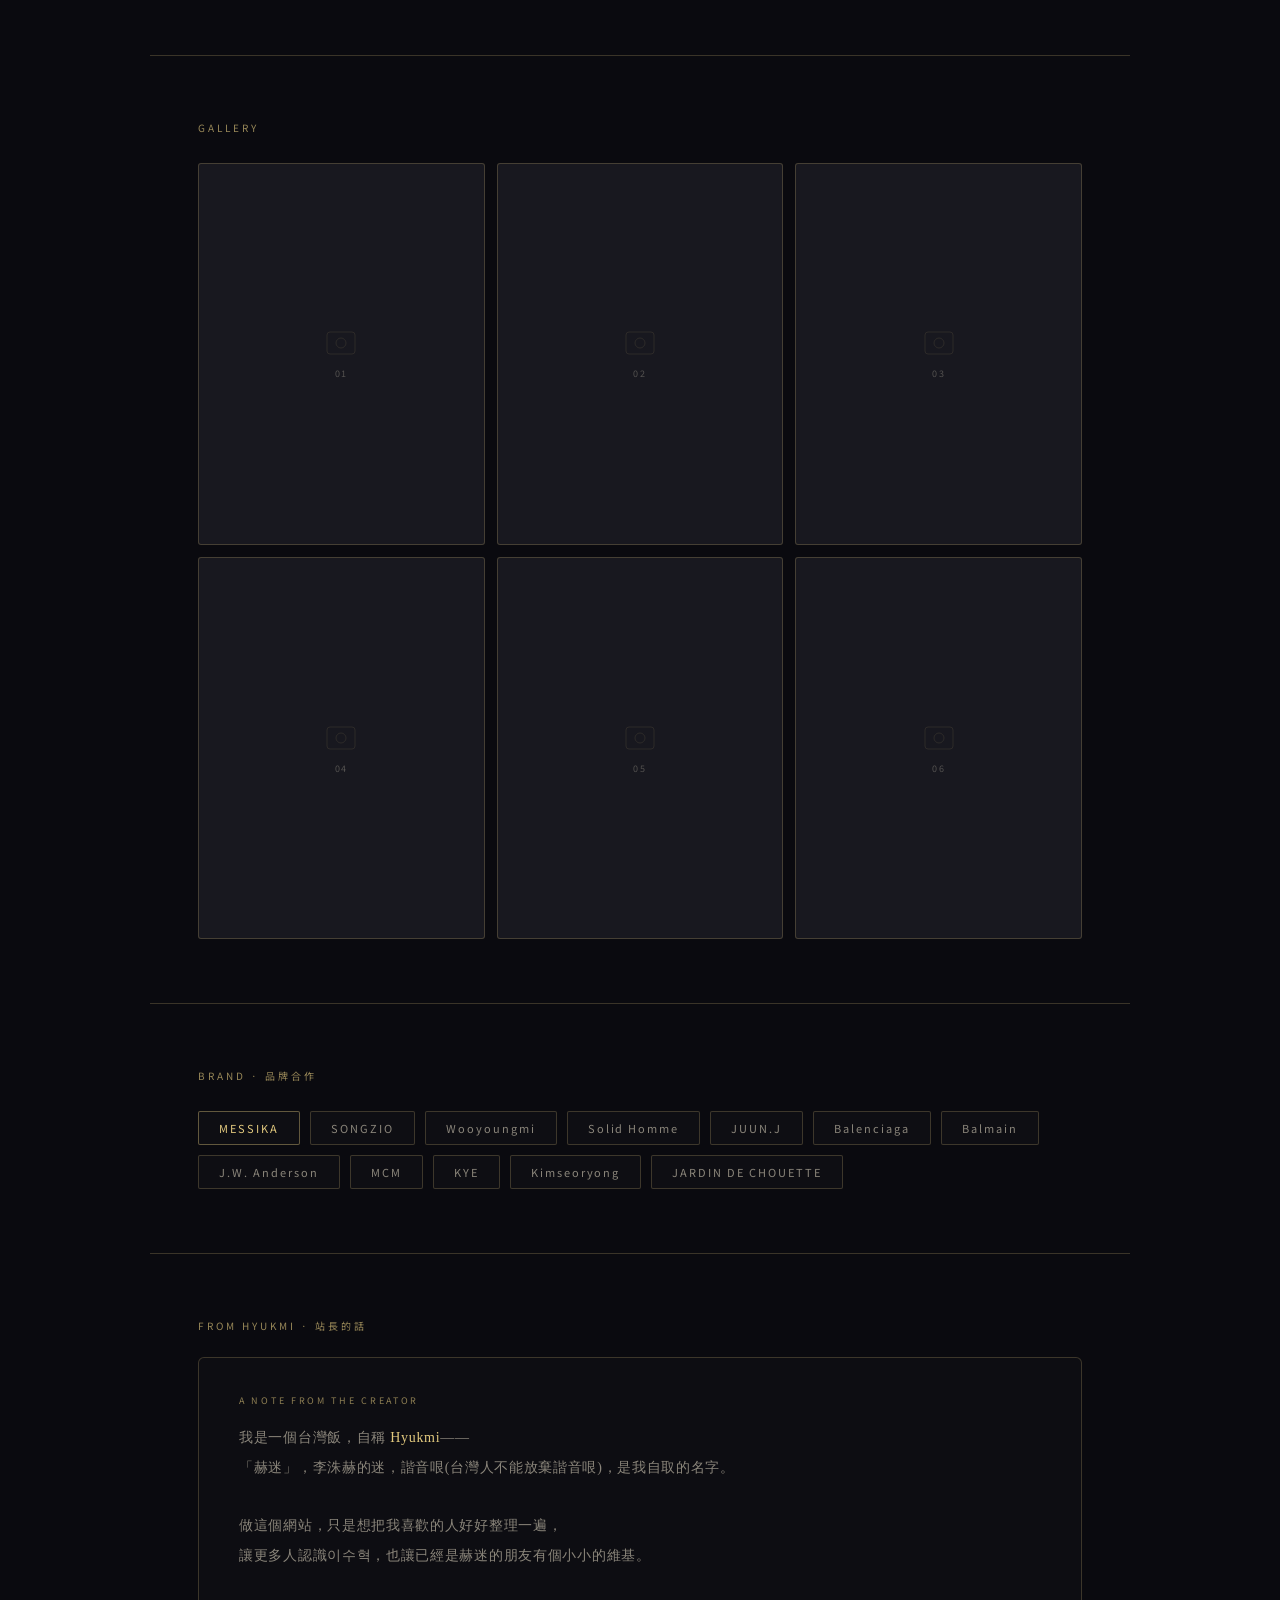
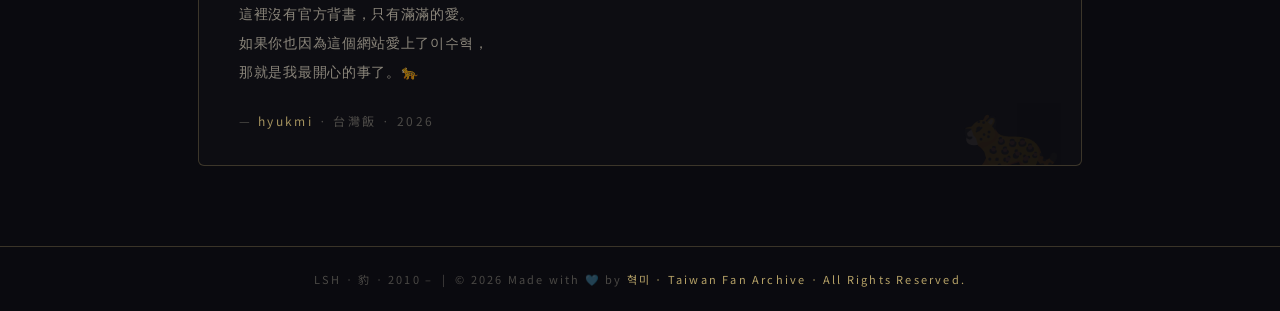
==== commit 6d3d1dc6: "update" ====
--- a/about.html
+++ b/about.html
@@ -8,476 +8,8 @@
   <link
     href="https://fonts.googleapis.com/css2?family=Noto+Serif+KR:wght@200;300;400;600&family=Noto+Serif+TC:wght@200;300;400&family=Noto+Sans+KR:wght@300;400;500&display=swap"
     rel="stylesheet" />
-  <link rel="stylesheet" href="assets/css/style.css" />
-  <style>
-    /* ── about 專屬 ── */
-
-    /* HERO 小版（非全螢幕） */
-    .about-hero {
-      padding: 120px 48px 64px;
-      border-bottom: 1px solid var(--gold-line);
-      display: grid;
-      grid-template-columns: 1fr 1px 1.4fr;
-      gap: 0 56px;
-      max-width: 980px;
-      margin: 0 auto;
-    }
-
-    .about-divider {
-      background: var(--gold-line);
-    }
-
-    /* 左側 Profile */
-    .profile-photo {
-      aspect-ratio: 3/4;
-      border-radius: 4px;
-      overflow: hidden;
-      border: 1px solid var(--gold-line);
-      background: var(--bg3);
-      position: relative;
-    }
-
-    .profile-photo img {
-      width: 100%;
-      height: 100%;
-      object-fit: cover;
-      object-position: top;
-      display: block;
-      opacity: 0.9;
-    }
-
-    .profile-photo-placeholder {
-      width: 100%;
-      height: 100%;
-      display: flex;
-      flex-direction: column;
-      align-items: center;
-      justify-content: center;
-      gap: 12px;
-    }
-
-    .profile-photo-placeholder svg {
-      opacity: 0.1;
-    }
-
-    .profile-photo-placeholder span {
-      font-size: 10px;
-      letter-spacing: 0.2em;
-      color: var(--text3);
-    }
-
-    /* 右側文字 */
-    .about-right {
-      display: flex;
-      flex-direction: column;
-      gap: 0;
-    }
-
-    .about-eyebrow {
-      font-size: 10px;
-      letter-spacing: 0.35em;
-      color: var(--gold);
-      opacity: 0.7;
-      margin-bottom: 14px;
-    }
-
-    .about-name-kr {
-      font-family: 'Noto Serif KR', serif;
-      font-size: clamp(36px, 5vw, 58px);
-      font-weight: 200;
-      letter-spacing: 0.1em;
-      color: #f8f0dd;
-      line-height: 1.1;
-      margin-bottom: 4px;
-    }
-
-    .about-name-en {
-      font-size: 13px;
-      letter-spacing: 0.3em;
-      color: var(--text3);
-      margin-bottom: 28px;
-    }
-
-    .about-rule {
-      width: 36px;
-      height: 1px;
-      background: var(--gold);
-      opacity: 0.5;
-      margin-bottom: 28px;
-    }
-
-    /* Profile list */
-    .profile-grid {
-      display: grid;
-      grid-template-columns: 1fr 1fr;
-      gap: 14px 24px;
-      margin-bottom: 32px;
-    }
-
-    .profile-item {}
-
-    .profile-key {
-      font-size: 9px;
-      letter-spacing: 0.2em;
-      color: var(--gold);
-      opacity: 0.6;
-      margin-bottom: 4px;
-    }
-
-    .profile-val {
-      font-size: 13px;
-      color: var(--text2);
-      line-height: 1.5;
-      letter-spacing: 0.04em;
-    }
-
-    /* 豹標記 */
-    .leopard-badge {
-      display: inline-flex;
-      align-items: center;
-      gap: 8px;
-      border: 1px solid rgba(226, 201, 126, 0.3);
-      border-radius: 3px;
-      padding: 8px 16px;
-      font-size: 11px;
-      color: var(--gold);
-      opacity: 0.8;
-      letter-spacing: 0.15em;
-      margin-top: 4px;
-      background: rgba(226, 201, 126, 0.05);
-    }
-
-    /* ── BIO SECTION ── */
-    .bio-section {
-      max-width: 980px;
-      margin: 0 auto;
-      padding: 64px 48px;
-      border-bottom: 1px solid var(--gold-line);
-    }
-
-    .section-label {
-      font-size: 10px;
-      letter-spacing: 0.3em;
-      color: var(--gold);
-      opacity: 0.65;
-      margin-bottom: 24px;
-    }
-
-    .bio-tabs {
-      display: flex;
-      gap: 0;
-      margin-bottom: 32px;
-      border-bottom: 1px solid var(--gold-line);
-    }
-
-    .bio-tab {
-      padding: 8px 20px;
-      font-size: 11px;
-      letter-spacing: 0.15em;
-      color: var(--text3);
-      cursor: pointer;
-      background: none;
-      border: none;
-      border-bottom: 2px solid transparent;
-      transition: all 0.2s;
-      font-family: 'Noto Sans KR', sans-serif;
-    }
-
-    .bio-tab.active {
-      color: var(--gold);
-      border-bottom-color: var(--gold);
-    }
-
-    .bio-text {
-      font-family: 'Noto Serif TC', serif;
-      font-size: 15px;
-      font-weight: 300;
-      line-height: 2.1;
-      color: var(--text2);
-      letter-spacing: 0.05em;
-      max-width: 680px;
-      display: none;
-    }
-
-    .bio-text.active {
-      display: block;
-    }
-
-    .bio-text strong {
-      color: var(--text);
-      font-weight: 400;
-    }
-
-    .bio-text em {
-      color: var(--gold);
-      font-style: normal;
-      opacity: 0.85;
-    }
-
-    /* ── LEOPARD STORY ── */
-    .leopard-section {
-      max-width: 980px;
-      margin: 0 auto;
-      padding: 0 48px 64px;
-      border-bottom: 1px solid var(--gold-line);
-    }
-
-    .leopard-card {
-      background: rgba(226, 201, 126, 0.04);
-      border: 1px solid rgba(226, 201, 126, 0.2);
-      border-left: 3px solid var(--gold);
-      border-radius: 0 6px 6px 0;
-      padding: 28px 32px;
-      display: flex;
-      gap: 24px;
-      align-items: flex-start;
-    }
-
-    .leopard-icon {
-      font-size: 40px;
-      flex-shrink: 0;
-      line-height: 1;
-    }
-
-    .leopard-title {
-      font-family: 'Noto Serif KR', serif;
-      font-size: 18px;
-      font-weight: 300;
-      color: var(--text);
-      margin-bottom: 10px;
-      letter-spacing: 0.06em;
-    }
-
-    .leopard-body {
-      font-size: 13px;
-      color: var(--text2);
-      line-height: 1.9;
-      letter-spacing: 0.04em;
-    }
-
-    .leopard-body em {
-      color: var(--gold);
-      font-style: normal;
-    }
-
-    /* ── PHOTO GRID ── */
-    .gallery-section {
-      max-width: 980px;
-      margin: 0 auto;
-      padding: 64px 48px;
-      border-bottom: 1px solid var(--gold-line);
-    }
-
-    .photo-grid {
-      display: grid;
-      grid-template-columns: repeat(3, 1fr);
-      gap: 12px;
-      margin-top: 28px;
-    }
-
-    .photo-cell {
-      aspect-ratio: 3/4;
-      border-radius: 3px;
-      overflow: hidden;
-      border: 1px solid var(--gold-line);
-      background: var(--bg3);
-      position: relative;
-    }
-
-    .photo-cell img {
-      width: 100%;
-      height: 100%;
-      object-fit: cover;
-      display: block;
-      opacity: 0.88;
-      transition: opacity 0.3s, transform 0.4s;
-    }
-
-    .photo-cell:hover img {
-      opacity: 1;
-      transform: scale(1.04);
-    }
-
-    .photo-cell-ph {
-      width: 100%;
-      height: 100%;
-      display: flex;
-      flex-direction: column;
-      align-items: center;
-      justify-content: center;
-      gap: 8px;
-    }
-
-    .photo-cell-ph svg {
-      opacity: 0.1;
-    }
-
-    .photo-cell-ph span {
-      font-size: 9px;
-      letter-spacing: 0.2em;
-      color: var(--text3);
-    }
-
-    /* ── BRANDS ── */
-    .brands-section {
-      max-width: 980px;
-      margin: 0 auto;
-      padding: 64px 48px;
-      border-bottom: 1px solid var(--gold-line);
-    }
-
-    .brands-grid {
-      display: flex;
-      flex-wrap: wrap;
-      gap: 10px;
-      margin-top: 28px;
-    }
-
-    .brand-tag {
-      padding: 8px 20px;
-      border: 1px solid var(--gold-line);
-      border-radius: 2px;
-      font-size: 11px;
-      letter-spacing: 0.18em;
-      color: var(--text2);
-      background: rgba(255, 255, 255, 0.02);
-      transition: all 0.2s;
-    }
-
-    .brand-tag:hover {
-      border-color: var(--gold);
-      color: var(--gold);
-      background: var(--gold-dim);
-    }
-
-    .brand-tag.highlight {
-      border-color: rgba(226, 201, 126, 0.4);
-      color: var(--gold);
-    }
-
-    /* ── HYUKMI NOTE ── */
-    .hyukmi-section {
-      max-width: 980px;
-      margin: 0 auto;
-      padding: 64px 48px 80px;
-    }
-
-    .hyukmi-card {
-      border: 1px solid var(--gold-line);
-      border-radius: 6px;
-      padding: 36px 40px;
-      background: rgba(255, 255, 255, 0.015);
-      position: relative;
-      overflow: hidden;
-    }
-
-    .hyukmi-card::before {
-      content: '🐆';
-      position: absolute;
-      bottom: -10px;
-      right: 20px;
-      font-size: 80px;
-      opacity: 0.06;
-      line-height: 1;
-    }
-
-    .hyukmi-label {
-      font-size: 9px;
-      letter-spacing: 0.3em;
-      color: var(--gold);
-      opacity: 0.6;
-      margin-bottom: 16px;
-    }
-
-    .hyukmi-text {
-      font-family: 'Noto Serif TC', serif;
-      font-size: 14px;
-      font-weight: 300;
-      line-height: 2.1;
-      color: var(--text2);
-      letter-spacing: 0.05em;
-      max-width: 600px;
-    }
-
-    .hyukmi-text em {
-      color: var(--gold);
-      font-style: normal;
-    }
-
-    .hyukmi-sig {
-      margin-top: 24px;
-      font-size: 12px;
-      letter-spacing: 0.2em;
-      color: var(--text3);
-    }
-
-    .hyukmi-sig span {
-      color: var(--gold);
-      opacity: 0.7;
-    }
-
-    /* RESPONSIVE */
-    @media (max-width: 700px) {
-      .about-hero {
-        grid-template-columns: 1fr;
-        padding: 100px 24px 48px;
-        gap: 32px;
-      }
-
-      .about-divider {
-        display: none;
-      }
-
-      .profile-photo {
-        max-width: 240px;
-        margin: 0 auto;
-      }
-
-      .bio-section,
-      .leopard-section,
-      .gallery-section,
-      .brands-section,
-      .hyukmi-section {
-        padding-left: 24px;
-        padding-right: 24px;
-      }
-
-      .photo-grid {
-        grid-template-columns: 1fr 1fr;
-      }
-
-      .profile-grid {
-        grid-template-columns: 1fr;
-      }
-    }
-    /* 語言下拉 */
-  .lang-dropdown { position: relative; }
-  .lang-globe-btn {
-    display: flex; align-items: center; gap: 6px;
-    background: none; border: 1px solid rgba(240,232,208,0.18);
-    border-radius: 3px; padding: 6px 10px;
-    color: var(--text2); cursor: pointer;
-    font-size: 11px; letter-spacing: 0.1em;
-    font-family: 'Noto Sans KR', sans-serif; transition: all 0.2s;
-  }
-  .lang-globe-btn:hover { border-color: var(--gold); color: var(--gold); }
-  .lang-menu {
-    display: none; position: absolute; top: calc(100% + 8px); right: 0;
-    background: rgba(17,17,24,0.98); border: 1px solid var(--gold-line);
-    border-radius: 4px; overflow: hidden; min-width: 100px; z-index: 200;
-    box-shadow: 0 8px 24px rgba(0,0,0,0.5);
-  }
-  .lang-menu.open { display: block; }
-  .lang-menu button {
-    display: block; width: 100%; padding: 10px 16px;
-    background: none; border: none; border-bottom: 1px solid rgba(240,232,208,0.06);
-    color: var(--text2); font-size: 12px; letter-spacing: 0.12em;
-    cursor: pointer; text-align: left;
-    font-family: 'Noto Sans KR', sans-serif; transition: all 0.15s;
-  }
-  .lang-menu button:last-child { border-bottom: none; }
-  .lang-menu button:hover { background: var(--gold-dim); color: var(--gold); }
-</style>
+  <link rel="stylesheet" href="assets/css/style.css"/>
+  <link rel="stylesheet" href="assets/css/about.css"/>
 </head>
 
 <body>
@@ -489,9 +21,56 @@
       <li><a href="about.html" class="active">ABOUT</a></li>
       <li><a href="works.html">WORKS</a></li>
       <li><a href="cheers.html">CHEERS</a></li>
-      <li><a href="gifts.html">GIFTS</a></li>
-      <li><a href="archive.html">ARCHIVE</a></li>
     </ul>
+    <div class="nav-icons">
+      <a href="archive.html" class="nav-icon-btn" aria-label="月曆存檔">
+        <svg width="19" height="19" viewBox="0 0 22 22" fill="none" stroke="currentColor" stroke-width="1.8" stroke-linecap="round" stroke-linejoin="round">
+          <rect x="2" y="3.5" width="18" height="16" rx="2.5"/>
+          <line x1="2" y1="8.5" x2="20" y2="8.5"/>
+          <line x1="6.5" y1="1.5" x2="6.5" y2="5.5"/>
+          <line x1="15.5" y1="1.5" x2="15.5" y2="5.5"/>
+          <circle cx="7.5" cy="13" r="1" fill="currentColor" stroke="none"/>
+          <circle cx="11" cy="13" r="1" fill="currentColor" stroke="none"/>
+          <circle cx="14.5" cy="13" r="1" fill="currentColor" stroke="none"/>
+          <circle cx="7.5" cy="16.5" r="1" fill="currentColor" stroke="none"/>
+          <circle cx="11" cy="16.5" r="1" fill="currentColor" stroke="none"/>
+        </svg>
+      </a>
+      <a href="gifts.html" class="nav-icon-btn" aria-label="粉絲禮物">
+        <svg width="19" height="19" viewBox="0 0 22 22" fill="none" stroke="currentColor" stroke-width="1.8" stroke-linecap="round" stroke-linejoin="round">
+          <rect x="2" y="8.5" width="18" height="3" rx="1"/>
+          <rect x="3.5" y="11.5" width="15" height="8" rx="1.5"/>
+          <line x1="11" y1="8.5" x2="11" y2="19.5"/>
+          <path d="M11 8.5C11 8.5 8.5 6 8.5 4C8.5 2.5 9.5 2 10.5 2C12 2 11 6 11 8.5Z"/>
+          <path d="M11 8.5C11 8.5 13.5 6 13.5 4C13.5 2.5 12.5 2 11.5 2C10 2 11 6 11 8.5Z"/>
+        </svg>
+      </a>
+      <a href="login.html" class="nav-icon-btn" aria-label="登入">
+        <svg width="19" height="19" viewBox="0 0 22 22" fill="none" stroke="currentColor" stroke-width="1.8" stroke-linecap="round" stroke-linejoin="round">
+          <circle cx="11" cy="7" r="3.5"/>
+          <path d="M3 20C3 16 6.5 13 11 13C15.5 13 19 16 19 20"/>
+        </svg>
+      </a>
+    <div class="lang-dropdown" id="langDropdown">
+      <button class="lang-globe-btn" onclick="toggleLangMenu()" aria-label="語言切換">
+        <svg width="16" height="16" viewBox="0 0 16 16" fill="none">
+          <circle cx="8" cy="8" r="7" stroke="currentColor" stroke-width="1.2"/>
+          <ellipse cx="8" cy="8" rx="3" ry="7" stroke="currentColor" stroke-width="1.2"/>
+          <line x1="1" y1="6" x2="15" y2="6" stroke="currentColor" stroke-width="1.2"/>
+          <line x1="1" y1="10" x2="15" y2="10" stroke="currentColor" stroke-width="1.2"/>
+        </svg>
+        <span id="langLabel">繁中</span>
+        <svg width="8" height="8" viewBox="0 0 8 8" fill="none" style="opacity:0.5">
+          <path d="M1 2.5L4 5.5L7 2.5" stroke="currentColor" stroke-width="1.2" stroke-linecap="round"/>
+        </svg>
+      </button>
+      <div class="lang-menu" id="langMenu">
+        <button onclick="setLang('zh'); toggleLangMenu()">繁中</button>
+        <button onclick="setLang('en'); toggleLangMenu()">EN</button>
+        <button onclick="setLang('ko'); toggleLangMenu()">한국어</button>
+      </div>
+    </div>
+    </div>
   </nav>
 
   <!-- ABOUT HERO -->
--- a/assets/css/style.css
+++ b/assets/css/style.css
@@ -2,25 +2,42 @@
    LSH · 이수혁 · 共用樣式
    ═══════════════════════════════════════ */
 
-*, *::before, *::after { box-sizing: border-box; margin: 0; padding: 0; }
+*,
+*::before,
+*::after {
+  box-sizing: border-box;
+  margin: 0;
+  padding: 0;
+}
 
 /* ── CSS 變數 ── */
 :root {
-  --bg:        #0a0a0f;
-  --bg2:       #111118;
-  --bg3:       #18181f;
-  --gold:      #e2c97e;
-  --gold-dim:  rgba(226,201,126,0.18);
-  --gold-line: rgba(226,201,126,0.22);
-  --text:      #f0e8d0;
-  --text2:     rgba(240,232,208,0.55);
-  --text3:     rgba(240,232,208,0.28);
-  --drama-c:   #7eb8e2; --drama-bg: rgba(126,184,226,0.14); --drama-br: rgba(126,184,226,0.38);
-  --film-c:    #e27ea8; --film-bg:  rgba(226,126,168,0.14); --film-br:  rgba(226,126,168,0.38);
-  --event-c:   #7ee2b8; --event-bg: rgba(126,226,184,0.14); --event-br: rgba(126,226,184,0.38);
-}
-
-html { scroll-behavior: smooth; }
+  --bg: #0a0a0f;
+  --bg2: #111118;
+  --bg3: #18181f;
+  --gold: #e2c97e;
+  --gold-dim: rgba(226, 201, 126, 0.18);
+  --gold-line: rgba(226, 201, 126, 0.22);
+  --text: #f0e8d0;
+  --text2: rgba(240, 232, 208, 0.55);
+  --text3: rgba(240, 232, 208, 0.28);
+  --drama-c: #7eb8e2;
+  --drama-bg: rgba(126, 184, 226, 0.14);
+  --drama-br: rgba(126, 184, 226, 0.38);
+  --film-c: #e2c97e;
+  --film-bg: rgba(226, 201, 126, 0.14);
+  --film-br: rgba(226, 201, 126, 0.38);
+  --event-c: #7ee2b8;
+  --event-bg: rgba(126, 226, 184, 0.14);
+  --event-br: rgba(126, 226, 184, 0.38);
+  --show-c: #f4a7c3;
+  --show-bg: rgba(244, 167, 195, 0.14);
+  --show-br: rgba(244, 167, 195, 0.38);
+}
+
+html {
+  scroll-behavior: smooth;
+}
 
 body {
   background: var(--bg);
@@ -31,26 +48,81 @@
 
 /* ── NAV ── */
 .site-nav {
-  position: fixed; top: 0; left: 0; right: 0; z-index: 100;
-  display: flex; justify-content: space-between; align-items: center;
+  position: fixed;
+  top: 0;
+  left: 0;
+  right: 0;
+  z-index: 100;
+  display: flex;
+  justify-content: flex-start;
+  align-items: center;
+  gap: 40px;
   padding: 18px 40px;
-  background: rgba(10,10,15,0.92);
+  background: rgba(10, 10, 15, 0.92);
   border-bottom: 1px solid var(--gold-line);
 }
+
 .nav-logo {
   font-family: 'Noto Serif KR', serif;
-  font-size: 14px; font-weight: 300;
+  font-size: 14px;
+  font-weight: 300;
   letter-spacing: 0.25em;
-  color: var(--gold); text-decoration: none;
-}
-.nav-links { display: flex; gap: 28px; list-style: none; }
+  color: var(--gold);
+  text-decoration: none;
+}
+
+.nav-links {
+  display: flex;
+  gap: 28px;
+  list-style: none;
+}
+
 .nav-links a {
-  font-size: 11px; letter-spacing: 0.2em;
-  color: var(--text2); text-decoration: none;
+  font-size: 11px;
+  letter-spacing: 0.2em;
+  color: var(--text2);
+  text-decoration: none;
   transition: color 0.2s;
 }
-.nav-links a:hover, .nav-links a.active { color: var(--gold); }
-.nav-right { display: flex; align-items: center; gap: 16px; }
+
+.nav-links a:hover,
+.nav-links a.active {
+  color: var(--gold);
+}
+
+.nav-right {
+  display: flex;
+  align-items: center;
+  gap: 16px;
+}
+
+/* ── NAV ICONS ── */
+.nav-icons {
+  display: flex;
+  align-items: center;
+  gap: 2px;
+  margin-left: auto;
+}
+
+.nav-icon-btn {
+  display: flex;
+  align-items: center;
+  justify-content: center;
+  width: 34px;
+  height: 34px;
+  border-radius: 50%;
+  border: none;
+  background: transparent;
+  color: rgba(240, 232, 208, 0.45);
+  cursor: pointer;
+  transition: color 0.2s, background 0.2s;
+  text-decoration: none;
+}
+
+.nav-icon-btn:hover {
+  color: var(--gold);
+  background: var(--gold-dim);
+}
 
 /* ── HEADER ── */
 .header {
@@ -59,206 +131,530 @@
   border-bottom: 1px solid var(--gold-line);
   position: relative;
 }
+
 .header-tag {
   font-family: 'Noto Sans KR', sans-serif;
-  font-size: 11px; letter-spacing: 0.35em;
-  color: var(--gold); opacity: 0.75; margin-bottom: 18px;
-}
+  font-size: 11px;
+  letter-spacing: 0.35em;
+  color: var(--gold);
+  opacity: 0.75;
+  margin-bottom: 18px;
+}
+
 .header-title {
   font-family: 'Noto Serif KR', serif;
   font-size: clamp(28px, 5vw, 48px);
-  font-weight: 300; letter-spacing: 0.1em;
-  color: #f8f0dd; line-height: 1.15;
-}
+  font-weight: 300;
+  letter-spacing: 0.1em;
+  color: #f8f0dd;
+  line-height: 1.15;
+}
+
 .header-rule {
-  width: 40px; height: 1px;
+  width: 40px;
+  height: 1px;
   background: var(--gold);
-  margin: 22px auto; opacity: 0.6;
-}
-.header-range, .header-sub {
-  font-size: 12px; color: var(--text3); letter-spacing: 0.18em;
+  margin: 22px auto;
+  opacity: 0.6;
+}
+
+.header-range,
+.header-sub {
+  font-size: 12px;
+  color: var(--text3);
+  letter-spacing: 0.18em;
 }
 
 /* ── FILTER BUTTONS ── */
-.filters, .cat-tabs, .filter-tabs {
-  display: flex; justify-content: center;
-  gap: 10px; padding: 36px 24px 0; flex-wrap: wrap;
-}
-.filter-btn, .cat-btn {
-  padding: 8px 26px; border-radius: 2px;
-  border: 1px solid rgba(240,232,208,0.15);
-  background: transparent; color: rgba(240,232,208,0.45);
-  font-family: 'Noto Sans KR', sans-serif;
-  font-size: 13px; letter-spacing: 0.12em;
-  cursor: pointer; transition: all 0.22s ease;
-}
-.filter-btn:hover, .cat-btn:hover { border-color: var(--gold); color: var(--gold); }
-.filter-btn.active-all, .cat-btn.active  { border-color: var(--gold);    background: var(--gold-dim);  color: var(--gold); }
-.filter-btn.active-drama { border-color: var(--drama-c); background: var(--drama-bg); color: var(--drama-c); }
-.filter-btn.active-film  { border-color: var(--film-c);  background: var(--film-bg);  color: var(--film-c); }
-.filter-btn.active-event { border-color: var(--event-c); background: var(--event-bg); color: var(--event-c); }
+.filters,
+.cat-tabs,
+.filter-tabs {
+  display: flex;
+  justify-content: center;
+  gap: 10px;
+  padding: 36px 24px 0;
+  flex-wrap: wrap;
+}
+
+.filter-btn,
+.cat-btn {
+  padding: 8px 26px;
+  border-radius: 2px;
+  border: 1px solid rgba(240, 232, 208, 0.15);
+  background: transparent;
+  color: rgba(240, 232, 208, 0.45);
+  font-family: 'Noto Sans KR', sans-serif;
+  font-size: 13px;
+  letter-spacing: 0.12em;
+  cursor: pointer;
+  transition: all 0.22s ease;
+}
+
+.filter-btn:hover,
+.cat-btn:hover {
+  border-color: var(--gold);
+  color: var(--gold);
+}
+
+.filter-btn.active-all,
+.cat-btn.active {
+  border-color: var(--gold);
+  background: var(--gold-dim);
+  color: var(--gold);
+}
+
+.filter-btn.active-show {
+  border-color: var(--show-c);
+  background: var(--show-bg);
+  color: var(--show-c);
+}
+
+.filter-btn.active-drama {
+  border-color: var(--drama-c);
+  background: var(--drama-bg);
+  color: var(--drama-c);
+}
+
+.filter-btn.active-film {
+  border-color: var(--film-c);
+  background: var(--film-bg);
+  color: var(--film-c);
+}
+
+.filter-btn.active-event {
+  border-color: var(--event-c);
+  background: var(--event-bg);
+  color: var(--event-c);
+}
 
 /* ── SUB FILTERS ── */
 .sub-filters {
-  display: flex; justify-content: center;
-  gap: 8px; padding: 12px 24px 0; flex-wrap: wrap;
+  display: flex;
+  justify-content: center;
+  gap: 8px;
+  padding: 12px 24px 0;
+  flex-wrap: wrap;
   animation: fadeIn 0.2s ease;
 }
-@keyframes fadeIn { from { opacity:0; transform:translateY(-4px); } to { opacity:1; } }
+
+@keyframes fadeIn {
+  from {
+    opacity: 0;
+    transform: translateY(-4px);
+  }
+
+  to {
+    opacity: 1;
+  }
+}
+
 .sub-btn {
-  padding: 5px 14px; border-radius: 20px;
-  border: 1px solid rgba(126,226,184,0.25);
-  background: transparent; color: rgba(126,226,184,0.5);
-  font-family: 'Noto Sans KR', sans-serif;
-  font-size: 11px; letter-spacing: 0.08em;
-  cursor: pointer; transition: all 0.2s ease;
-}
-.sub-btn:hover, .sub-btn.active {
-  border-color: var(--event-c); color: var(--event-c); background: var(--event-bg);
+  padding: 5px 14px;
+  border-radius: 20px;
+  border: 1px solid rgba(126, 226, 184, 0.25);
+  background: transparent;
+  color: rgba(126, 226, 184, 0.5);
+  font-family: 'Noto Sans KR', sans-serif;
+  font-size: 11px;
+  letter-spacing: 0.08em;
+  cursor: pointer;
+  transition: all 0.2s ease;
+}
+
+.sub-btn:hover,
+.sub-btn.active {
+  border-color: var(--event-c);
+  color: var(--event-c);
+  background: var(--event-bg);
 }
 
 /* ── TIMELINE ── */
 .timeline-wrap {
-  max-width: 740px; margin: 52px auto 0;
-  padding: 0 24px 100px; position: relative;
-}
+  max-width: 740px;
+  margin: 52px auto 0;
+  padding: 0 24px 100px;
+  position: relative;
+}
+
 .tl-axis {
-  position: absolute; left: calc(24px + 58px);
-  top: 0; bottom: 0; width: 1px;
+  position: absolute;
+  left: calc(24px + 58px);
+  top: 0;
+  bottom: 0;
+  width: 1px;
   background: linear-gradient(180deg, transparent 0%, var(--gold-line) 4%, var(--gold-line) 96%, transparent 100%);
   pointer-events: none;
 }
-.year-group { margin-bottom: 52px; }
-.year-header { display: flex; align-items: center; margin-bottom: 22px; }
+
+.year-group {
+  margin-bottom: 52px;
+}
+
+.year-header {
+  display: flex;
+  align-items: center;
+  margin-bottom: 22px;
+}
+
 .year-label {
-  width: 58px; text-align: right; padding-right: 18px;
-  font-family: 'Noto Sans KR', sans-serif;
-  font-size: 13px; letter-spacing: 0.06em;
-  color: var(--gold); font-weight: 400; flex-shrink: 0;
-  position: relative; z-index: 2;
-}
+  width: 58px;
+  text-align: right;
+  padding-right: 18px;
+  font-family: 'Noto Sans KR', sans-serif;
+  font-size: 13px;
+  letter-spacing: 0.06em;
+  color: var(--gold);
+  font-weight: 400;
+  flex-shrink: 0;
+  position: relative;
+  z-index: 2;
+}
+
 .year-dot {
-  width: 8px; height: 8px; border-radius: 50%;
-  background: var(--gold); flex-shrink: 0;
+  width: 8px;
+  height: 8px;
+  border-radius: 50%;
+  background: var(--gold);
+  flex-shrink: 0;
   margin-left: -3.5px;
-  box-shadow: 0 0 10px rgba(226,201,126,0.55);
-  position: relative; z-index: 2;
-}
-.items-col { padding-left: 76px; }
+  box-shadow: 0 0 10px rgba(226, 201, 126, 0.55);
+  position: relative;
+  z-index: 2;
+}
+
+.items-col {
+  padding-left: 76px;
+}
+
 .work-card {
-  margin-bottom: 14px; padding: 16px 20px;
-  background: rgba(255,255,255,0.022);
-  border-right: 1px solid; border-top: 1px solid;
-  border-bottom: 1px solid; border-left: 3px solid;
-  border-radius: 0 5px 5px 0; transition: background 0.2s ease; cursor: default;
-}
-.work-card:hover { background: rgba(255,255,255,0.044); }
-.work-card.type-drama { border-color: var(--drama-br); border-left-color: var(--drama-c); }
-.work-card.type-film  { border-color: var(--film-br);  border-left-color: var(--film-c); }
-.work-card.type-event { border-color: var(--event-br); border-left-color: var(--event-c); }
-.card-top { display: flex; align-items: flex-start; gap: 10px; flex-wrap: wrap; }
+  margin-bottom: 14px;
+  padding: 16px 20px;
+  background: rgba(255, 255, 255, 0.022);
+  border-right: 1px solid;
+  border-top: 1px solid;
+  border-bottom: 1px solid;
+  border-left: 3px solid;
+  border-radius: 0 5px 5px 0;
+  transition: background 0.2s ease;
+  cursor: default;
+}
+
+.work-card:hover {
+  background: rgba(255, 255, 255, 0.044);
+}
+
+.work-card.type-show {
+  border-color: var(--show-br);
+  border-left-color: var(--show-c);
+}
+
+.work-card.type-drama {
+  border-color: var(--drama-br);
+  border-left-color: var(--drama-c);
+}
+
+.work-card.type-film {
+  border-color: var(--film-br);
+  border-left-color: var(--film-c);
+}
+
+.work-card.type-event {
+  border-color: var(--event-br);
+  border-left-color: var(--event-c);
+}
+
+.card-top {
+  display: flex;
+  align-items: flex-start;
+  gap: 10px;
+  flex-wrap: wrap;
+}
+
 .type-badge {
-  font-size: 10px; letter-spacing: 0.1em;
-  border-radius: 2px; padding: 2px 9px; border: 1px solid;
-  flex-shrink: 0; margin-top: 2px;
-}
-.type-badge.type-drama { color: var(--drama-c); background: var(--drama-bg); border-color: var(--drama-br); }
-.type-badge.type-film  { color: var(--film-c);  background: var(--film-bg);  border-color: var(--film-br); }
-.type-badge.type-event { color: var(--event-c); background: var(--event-bg); border-color: var(--event-br); }
-.card-body { flex: 1; min-width: 0; }
+  font-size: 10px;
+  letter-spacing: 0.1em;
+  border-radius: 2px;
+  padding: 2px 9px;
+  border: 1px solid;
+  flex-shrink: 0;
+  margin-top: 2px;
+}
+
+.type-badge.type-show {
+  color: var(--show-c);
+  background: var(--show-bg);
+  border-color: var(--show-br);
+}
+
+.type-badge.type-drama {
+  color: var(--drama-c);
+  background: var(--drama-bg);
+  border-color: var(--drama-br);
+}
+
+.type-badge.type-film {
+  color: var(--film-c);
+  background: var(--film-bg);
+  border-color: var(--film-br);
+}
+
+.type-badge.type-event {
+  color: var(--event-c);
+  background: var(--event-bg);
+  border-color: var(--event-br);
+}
+
+.card-body {
+  flex: 1;
+  min-width: 0;
+}
+
 .card-title {
   font-family: 'Noto Serif TC', 'Noto Serif KR', serif;
-  font-size: 15px; font-weight: 400; letter-spacing: 0.05em;
-  color: #f0e8d0; margin-bottom: 6px; line-height: 1.4;
-}
+  font-size: 15px;
+  font-weight: 400;
+  letter-spacing: 0.05em;
+  color: #f0e8d0;
+  margin-bottom: 6px;
+  line-height: 1.4;
+}
+
 .card-month {
   font-family: 'Noto Sans KR', sans-serif;
-  font-size: 11px; color: var(--gold); opacity: 0.7; margin-right: 7px;
-}
+  font-size: 11px;
+  color: var(--gold);
+  opacity: 0.7;
+  margin-right: 7px;
+}
+
 .card-alt {
-  font-size: 11px; color: rgba(240,232,208,0.3);
-  letter-spacing: 0.05em; margin-bottom: 4px;
-  font-family: 'Noto Sans KR', sans-serif;
-}
+  font-size: 11px;
+  color: rgba(240, 232, 208, 0.3);
+  letter-spacing: 0.05em;
+  margin-bottom: 4px;
+  font-family: 'Noto Sans KR', sans-serif;
+}
+
 .card-role {
-  font-size: 12px; color: rgba(226,201,126,0.55);
-  letter-spacing: 0.04em; margin-bottom: 5px;
-  font-family: 'Noto Sans KR', sans-serif;
-}
-.card-desc { font-size: 13px; color: var(--text2); line-height: 1.65; letter-spacing: 0.03em; }
-.card-tags { display: flex; gap: 6px; flex-wrap: wrap; margin-top: 10px; }
+  font-size: 12px;
+  color: rgba(226, 201, 126, 0.55);
+  letter-spacing: 0.04em;
+  margin-bottom: 5px;
+  font-family: 'Noto Sans KR', sans-serif;
+}
+
+.card-desc {
+  font-size: 13px;
+  color: var(--text2);
+  line-height: 1.65;
+  letter-spacing: 0.03em;
+}
+
+.card-tags {
+  display: flex;
+  gap: 6px;
+  flex-wrap: wrap;
+  margin-top: 10px;
+}
+
 .tag {
-  font-size: 10px; letter-spacing: 0.06em; color: var(--text3);
-  border: 1px solid rgba(240,232,208,0.14); border-radius: 2px; padding: 1px 7px;
-}
+  font-size: 10px;
+  letter-spacing: 0.06em;
+  color: var(--text3);
+  border: 1px solid rgba(240, 232, 208, 0.14);
+  border-radius: 2px;
+  padding: 1px 7px;
+}
+
 .tl-end {
-  padding-left: 76px; font-family: 'Noto Sans KR', sans-serif;
-  font-size: 11px; letter-spacing: 0.25em; color: rgba(226,201,126,0.3);
+  padding-left: 76px;
+  font-family: 'Noto Sans KR', sans-serif;
+  font-size: 11px;
+  letter-spacing: 0.25em;
+  color: rgba(226, 201, 126, 0.3);
 }
 
 /* ── MODAL ── */
 .modal-backdrop {
-  display: none; position: fixed; inset: 0; z-index: 200;
-  background: rgba(10,10,15,0.88);
-  align-items: center; justify-content: center; padding: 24px;
-}
-.modal-backdrop.open { display: flex; }
+  display: none;
+  position: fixed;
+  inset: 0;
+  z-index: 200;
+  background: rgba(10, 10, 15, 0.88);
+  align-items: center;
+  justify-content: center;
+  padding: 24px;
+}
+
+.modal-backdrop.open {
+  display: flex;
+}
+
 .modal {
-  background: var(--bg2); border: 1px solid var(--gold-line);
-  border-radius: 6px; width: 100%; max-width: 480px;
-  padding: 36px 32px; position: relative;
-}
+  background: var(--bg2);
+  border: 1px solid var(--gold-line);
+  border-radius: 6px;
+  width: 100%;
+  max-width: 480px;
+  padding: 36px 32px;
+  position: relative;
+}
+
 .modal-close {
-  position: absolute; top: 16px; right: 20px;
-  background: none; border: none;
-  color: var(--text3); font-size: 20px; cursor: pointer; transition: color 0.2s;
-}
-.modal-close:hover { color: var(--gold); }
+  position: absolute;
+  top: 16px;
+  right: 20px;
+  background: none;
+  border: none;
+  color: var(--text3);
+  font-size: 20px;
+  cursor: pointer;
+  transition: color 0.2s;
+}
+
+.modal-close:hover {
+  color: var(--gold);
+}
+
 .modal-title {
   font-family: 'Noto Serif KR', serif;
-  font-size: 20px; font-weight: 300; letter-spacing: 0.08em;
-  color: var(--text); margin-bottom: 8px;
-}
-.modal-sub { font-size: 12px; color: var(--text3); letter-spacing: 0.1em; margin-bottom: 28px; }
-.form-group { margin-bottom: 18px; }
-.form-label { font-size: 10px; letter-spacing: 0.2em; color: var(--gold); opacity: 0.7; display: block; margin-bottom: 8px; }
-.form-input, .form-select, .form-textarea {
-  width: 100%; padding: 10px 14px;
-  background: rgba(255,255,255,0.04);
-  border: 1px solid rgba(240,232,208,0.15);
-  border-radius: 3px; color: var(--text);
-  font-size: 13px; font-family: 'Noto Sans KR', sans-serif;
-  outline: none; transition: border-color 0.2s;
-}
-.form-input:focus, .form-select:focus, .form-textarea:focus { border-color: var(--gold); }
-.form-select option { background: #18181f; }
-.form-textarea { resize: vertical; min-height: 80px; }
+  font-size: 20px;
+  font-weight: 300;
+  letter-spacing: 0.08em;
+  color: var(--text);
+  margin-bottom: 8px;
+}
+
+.modal-sub {
+  font-size: 12px;
+  color: var(--text3);
+  letter-spacing: 0.1em;
+  margin-bottom: 28px;
+}
+
+.form-group {
+  margin-bottom: 18px;
+}
+
+.form-label {
+  font-size: 10px;
+  letter-spacing: 0.2em;
+  color: var(--gold);
+  opacity: 0.7;
+  display: block;
+  margin-bottom: 8px;
+}
+
+.form-input,
+.form-select,
+.form-textarea {
+  width: 100%;
+  padding: 10px 14px;
+  background: rgba(255, 255, 255, 0.04);
+  border: 1px solid rgba(240, 232, 208, 0.15);
+  border-radius: 3px;
+  color: var(--text);
+  font-size: 13px;
+  font-family: 'Noto Sans KR', sans-serif;
+  outline: none;
+  transition: border-color 0.2s;
+}
+
+.form-input:focus,
+.form-select:focus,
+.form-textarea:focus {
+  border-color: var(--gold);
+}
+
+.form-select option {
+  background: #18181f;
+}
+
+.form-textarea {
+  resize: vertical;
+  min-height: 80px;
+}
+
 .form-submit {
-  width: 100%; padding: 12px;
-  border: 1px solid var(--gold); background: var(--gold-dim); color: var(--gold);
-  font-size: 13px; letter-spacing: 0.15em; border-radius: 2px; cursor: pointer;
-  font-family: 'Noto Sans KR', sans-serif; transition: background 0.2s; margin-top: 8px;
-}
-.form-submit:hover { background: rgba(226,201,126,0.28); }
-.form-submit:disabled { opacity: 0.4; cursor: not-allowed; }
-.form-msg { font-size: 12px; text-align: center; margin-top: 12px; letter-spacing: 0.08em; min-height: 18px; }
-.form-msg.ok  { color: var(--event-c); }
-.form-msg.err { color: #e27e7e; }
+  width: 100%;
+  padding: 12px;
+  border: 1px solid var(--gold);
+  background: var(--gold-dim);
+  color: var(--gold);
+  font-size: 13px;
+  letter-spacing: 0.15em;
+  border-radius: 2px;
+  cursor: pointer;
+  font-family: 'Noto Sans KR', sans-serif;
+  transition: background 0.2s;
+  margin-top: 8px;
+}
+
+.form-submit:hover {
+  background: rgba(226, 201, 126, 0.28);
+}
+
+.form-submit:disabled {
+  opacity: 0.4;
+  cursor: not-allowed;
+}
+
+.form-msg {
+  font-size: 12px;
+  text-align: center;
+  margin-top: 12px;
+  letter-spacing: 0.08em;
+  min-height: 18px;
+}
+
+.form-msg.ok {
+  color: var(--event-c);
+}
+
+.form-msg.err {
+  color: #e27e7e;
+}
 
 /* ── FOOTER ── */
 footer {
-  text-align: center; padding: 24px;
-  font-size: 11px; color: var(--text3); letter-spacing: 0.2em;
+  text-align: center;
+  padding: 24px;
+  font-size: 11px;
+  color: var(--text3);
+  letter-spacing: 0.2em;
   border-top: 1px solid var(--gold-line);
 }
-footer a { color: var(--text3); text-decoration: none; transition: color 0.2s; }
-footer a:hover { color: var(--gold); }
+
+footer a {
+  color: var(--text3);
+  text-decoration: none;
+  transition: color 0.2s;
+}
+
+footer a:hover {
+  color: var(--gold);
+}
 
 /* ── RESPONSIVE ── */
 @media (max-width: 480px) {
-  .site-nav { padding: 16px 20px; }
-  .tl-axis { left: calc(24px + 46px); }
-  .year-label { width: 46px; padding-right: 14px; }
-  .items-col { padding-left: 60px; }
-  .tl-end { padding-left: 60px; }
-}
+  .site-nav {
+    padding: 16px 20px;
+  }
+
+  .tl-axis {
+    left: calc(24px + 46px);
+  }
+
+  .year-label {
+    width: 46px;
+    padding-right: 14px;
+  }
+
+  .items-col {
+    padding-left: 60px;
+  }
+
+  .tl-end {
+    padding-left: 60px;
+  }
+}
--- a/assets/css/about.css
+++ b/assets/css/about.css
@@ -0,0 +1,469 @@
+/* ── about.css ── */
+
+/* ── about 專屬 ── */
+
+    /* HERO 小版（非全螢幕） */
+    .about-hero {
+      padding: 120px 48px 64px;
+      border-bottom: 1px solid var(--gold-line);
+      display: grid;
+      grid-template-columns: 1fr 1px 1.4fr;
+      gap: 0 56px;
+      max-width: 980px;
+      margin: 0 auto;
+    }
+
+    .about-divider {
+      background: var(--gold-line);
+    }
+
+    /* 左側 Profile */
+    .profile-photo {
+      aspect-ratio: 3/4;
+      border-radius: 4px;
+      overflow: hidden;
+      border: 1px solid var(--gold-line);
+      background: var(--bg3);
+      position: relative;
+    }
+
+    .profile-photo img {
+      width: 100%;
+      height: 100%;
+      object-fit: cover;
+      object-position: top;
+      display: block;
+      opacity: 0.9;
+    }
+
+    .profile-photo-placeholder {
+      width: 100%;
+      height: 100%;
+      display: flex;
+      flex-direction: column;
+      align-items: center;
+      justify-content: center;
+      gap: 12px;
+    }
+
+    .profile-photo-placeholder svg {
+      opacity: 0.1;
+    }
+
+    .profile-photo-placeholder span {
+      font-size: 10px;
+      letter-spacing: 0.2em;
+      color: var(--text3);
+    }
+
+    /* 右側文字 */
+    .about-right {
+      display: flex;
+      flex-direction: column;
+      gap: 0;
+    }
+
+    .about-eyebrow {
+      font-size: 10px;
+      letter-spacing: 0.35em;
+      color: var(--gold);
+      opacity: 0.7;
+      margin-bottom: 14px;
+    }
+
+    .about-name-kr {
+      font-family: 'Noto Serif KR', serif;
+      font-size: clamp(36px, 5vw, 58px);
+      font-weight: 200;
+      letter-spacing: 0.1em;
+      color: #f8f0dd;
+      line-height: 1.1;
+      margin-bottom: 4px;
+    }
+
+    .about-name-en {
+      font-size: 13px;
+      letter-spacing: 0.3em;
+      color: var(--text3);
+      margin-bottom: 28px;
+    }
+
+    .about-rule {
+      width: 36px;
+      height: 1px;
+      background: var(--gold);
+      opacity: 0.5;
+      margin-bottom: 28px;
+    }
+
+    /* Profile list */
+    .profile-grid {
+      display: grid;
+      grid-template-columns: 1fr 1fr;
+      gap: 14px 24px;
+      margin-bottom: 32px;
+    }
+
+    .profile-item {}
+
+    .profile-key {
+      font-size: 9px;
+      letter-spacing: 0.2em;
+      color: var(--gold);
+      opacity: 0.6;
+      margin-bottom: 4px;
+    }
+
+    .profile-val {
+      font-size: 13px;
+      color: var(--text2);
+      line-height: 1.5;
+      letter-spacing: 0.04em;
+    }
+
+    /* 豹標記 */
+    .leopard-badge {
+      display: inline-flex;
+      align-items: center;
+      gap: 8px;
+      border: 1px solid rgba(226, 201, 126, 0.3);
+      border-radius: 3px;
+      padding: 8px 16px;
+      font-size: 11px;
+      color: var(--gold);
+      opacity: 0.8;
+      letter-spacing: 0.15em;
+      margin-top: 4px;
+      background: rgba(226, 201, 126, 0.05);
+    }
+
+    /* ── BIO SECTION ── */
+    .bio-section {
+      max-width: 980px;
+      margin: 0 auto;
+      padding: 64px 48px;
+      border-bottom: 1px solid var(--gold-line);
+    }
+
+    .section-label {
+      font-size: 10px;
+      letter-spacing: 0.3em;
+      color: var(--gold);
+      opacity: 0.65;
+      margin-bottom: 24px;
+    }
+
+    .bio-tabs {
+      display: flex;
+      gap: 0;
+      margin-bottom: 32px;
+      border-bottom: 1px solid var(--gold-line);
+    }
+
+    .bio-tab {
+      padding: 8px 20px;
+      font-size: 11px;
+      letter-spacing: 0.15em;
+      color: var(--text3);
+      cursor: pointer;
+      background: none;
+      border: none;
+      border-bottom: 2px solid transparent;
+      transition: all 0.2s;
+      font-family: 'Noto Sans KR', sans-serif;
+    }
+
+    .bio-tab.active {
+      color: var(--gold);
+      border-bottom-color: var(--gold);
+    }
+
+    .bio-text {
+      font-family: 'Noto Serif TC', serif;
+      font-size: 15px;
+      font-weight: 300;
+      line-height: 2.1;
+      color: var(--text2);
+      letter-spacing: 0.05em;
+      max-width: 680px;
+      display: none;
+    }
+
+    .bio-text.active {
+      display: block;
+    }
+
+    .bio-text strong {
+      color: var(--text);
+      font-weight: 400;
+    }
+
+    .bio-text em {
+      color: var(--gold);
+      font-style: normal;
+      opacity: 0.85;
+    }
+
+    /* ── LEOPARD STORY ── */
+    .leopard-section {
+      max-width: 980px;
+      margin: 0 auto;
+      padding: 0 48px 64px;
+      border-bottom: 1px solid var(--gold-line);
+    }
+
+    .leopard-card {
+      background: rgba(226, 201, 126, 0.04);
+      border: 1px solid rgba(226, 201, 126, 0.2);
+      border-left: 3px solid var(--gold);
+      border-radius: 0 6px 6px 0;
+      padding: 28px 32px;
+      display: flex;
+      gap: 24px;
+      align-items: flex-start;
+    }
+
+    .leopard-icon {
+      font-size: 40px;
+      flex-shrink: 0;
+      line-height: 1;
+    }
+
+    .leopard-title {
+      font-family: 'Noto Serif KR', serif;
+      font-size: 18px;
+      font-weight: 300;
+      color: var(--text);
+      margin-bottom: 10px;
+      letter-spacing: 0.06em;
+    }
+
+    .leopard-body {
+      font-size: 13px;
+      color: var(--text2);
+      line-height: 1.9;
+      letter-spacing: 0.04em;
+    }
+
+    .leopard-body em {
+      color: var(--gold);
+      font-style: normal;
+    }
+
+    /* ── PHOTO GRID ── */
+    .gallery-section {
+      max-width: 980px;
+      margin: 0 auto;
+      padding: 64px 48px;
+      border-bottom: 1px solid var(--gold-line);
+    }
+
+    .photo-grid {
+      display: grid;
+      grid-template-columns: repeat(3, 1fr);
+      gap: 12px;
+      margin-top: 28px;
+    }
+
+    .photo-cell {
+      aspect-ratio: 3/4;
+      border-radius: 3px;
+      overflow: hidden;
+      border: 1px solid var(--gold-line);
+      background: var(--bg3);
+      position: relative;
+    }
+
+    .photo-cell img {
+      width: 100%;
+      height: 100%;
+      object-fit: cover;
+      display: block;
+      opacity: 0.88;
+      transition: opacity 0.3s, transform 0.4s;
+    }
+
+    .photo-cell:hover img {
+      opacity: 1;
+      transform: scale(1.04);
+    }
+
+    .photo-cell-ph {
+      width: 100%;
+      height: 100%;
+      display: flex;
+      flex-direction: column;
+      align-items: center;
+      justify-content: center;
+      gap: 8px;
+    }
+
+    .photo-cell-ph svg {
+      opacity: 0.1;
+    }
+
+    .photo-cell-ph span {
+      font-size: 9px;
+      letter-spacing: 0.2em;
+      color: var(--text3);
+    }
+
+    /* ── BRANDS ── */
+    .brands-section {
+      max-width: 980px;
+      margin: 0 auto;
+      padding: 64px 48px;
+      border-bottom: 1px solid var(--gold-line);
+    }
+
+    .brands-grid {
+      display: flex;
+      flex-wrap: wrap;
+      gap: 10px;
+      margin-top: 28px;
+    }
+
+    .brand-tag {
+      padding: 8px 20px;
+      border: 1px solid var(--gold-line);
+      border-radius: 2px;
+      font-size: 11px;
+      letter-spacing: 0.18em;
+      color: var(--text2);
+      background: rgba(255, 255, 255, 0.02);
+      transition: all 0.2s;
+    }
+
+    .brand-tag:hover {
+      border-color: var(--gold);
+      color: var(--gold);
+      background: var(--gold-dim);
+    }
+
+    .brand-tag.highlight {
+      border-color: rgba(226, 201, 126, 0.4);
+      color: var(--gold);
+    }
+
+    /* ── HYUKMI NOTE ── */
+    .hyukmi-section {
+      max-width: 980px;
+      margin: 0 auto;
+      padding: 64px 48px 80px;
+    }
+
+    .hyukmi-card {
+      border: 1px solid var(--gold-line);
+      border-radius: 6px;
+      padding: 36px 40px;
+      background: rgba(255, 255, 255, 0.015);
+      position: relative;
+      overflow: hidden;
+    }
+
+    .hyukmi-card::before {
+      content: '🐆';
+      position: absolute;
+      bottom: -10px;
+      right: 20px;
+      font-size: 80px;
+      opacity: 0.06;
+      line-height: 1;
+    }
+
+    .hyukmi-label {
+      font-size: 9px;
+      letter-spacing: 0.3em;
+      color: var(--gold);
+      opacity: 0.6;
+      margin-bottom: 16px;
+    }
+
+    .hyukmi-text {
+      font-family: 'Noto Serif TC', serif;
+      font-size: 14px;
+      font-weight: 300;
+      line-height: 2.1;
+      color: var(--text2);
+      letter-spacing: 0.05em;
+      max-width: 600px;
+    }
+
+    .hyukmi-text em {
+      color: var(--gold);
+      font-style: normal;
+    }
+
+    .hyukmi-sig {
+      margin-top: 24px;
+      font-size: 12px;
+      letter-spacing: 0.2em;
+      color: var(--text3);
+    }
+
+    .hyukmi-sig span {
+      color: var(--gold);
+      opacity: 0.7;
+    }
+
+    /* RESPONSIVE */
+    @media (max-width: 700px) {
+      .about-hero {
+        grid-template-columns: 1fr;
+        padding: 100px 24px 48px;
+        gap: 32px;
+      }
+
+      .about-divider {
+        display: none;
+      }
+
+      .profile-photo {
+        max-width: 240px;
+        margin: 0 auto;
+      }
+
+      .bio-section,
+      .leopard-section,
+      .gallery-section,
+      .brands-section,
+      .hyukmi-section {
+        padding-left: 24px;
+        padding-right: 24px;
+      }
+
+      .photo-grid {
+        grid-template-columns: 1fr 1fr;
+      }
+
+      .profile-grid {
+        grid-template-columns: 1fr;
+      }
+    }
+    /* 語言下拉 */
+  .lang-dropdown { position: relative; }
+  .lang-globe-btn {
+    display: flex; align-items: center; gap: 6px;
+    background: none; border: 1px solid rgba(240,232,208,0.18);
+    border-radius: 3px; padding: 6px 10px;
+    color: var(--text2); cursor: pointer;
+    font-size: 11px; letter-spacing: 0.1em;
+    font-family: 'Noto Sans KR', sans-serif; transition: all 0.2s;
+  }
+  .lang-globe-btn:hover { border-color: var(--gold); color: var(--gold); }
+  .lang-menu {
+    display: none; position: absolute; top: calc(100% + 8px); right: 0;
+    background: rgba(17,17,24,0.98); border: 1px solid var(--gold-line);
+    border-radius: 4px; overflow: hidden; min-width: 100px; z-index: 200;
+    box-shadow: 0 8px 24px rgba(0,0,0,0.5);
+  }
+  .lang-menu.open { display: block; }
+  .lang-menu button {
+    display: block; width: 100%; padding: 10px 16px;
+    background: none; border: none; border-bottom: 1px solid rgba(240,232,208,0.06);
+    color: var(--text2); font-size: 12px; letter-spacing: 0.12em;
+    cursor: pointer; text-align: left;
+    font-family: 'Noto Sans KR', sans-serif; transition: all 0.15s;
+  }
+  .lang-menu button:last-child { border-bottom: none; }
+  .lang-menu button:hover { background: var(--gold-dim); color: var(--gold); }
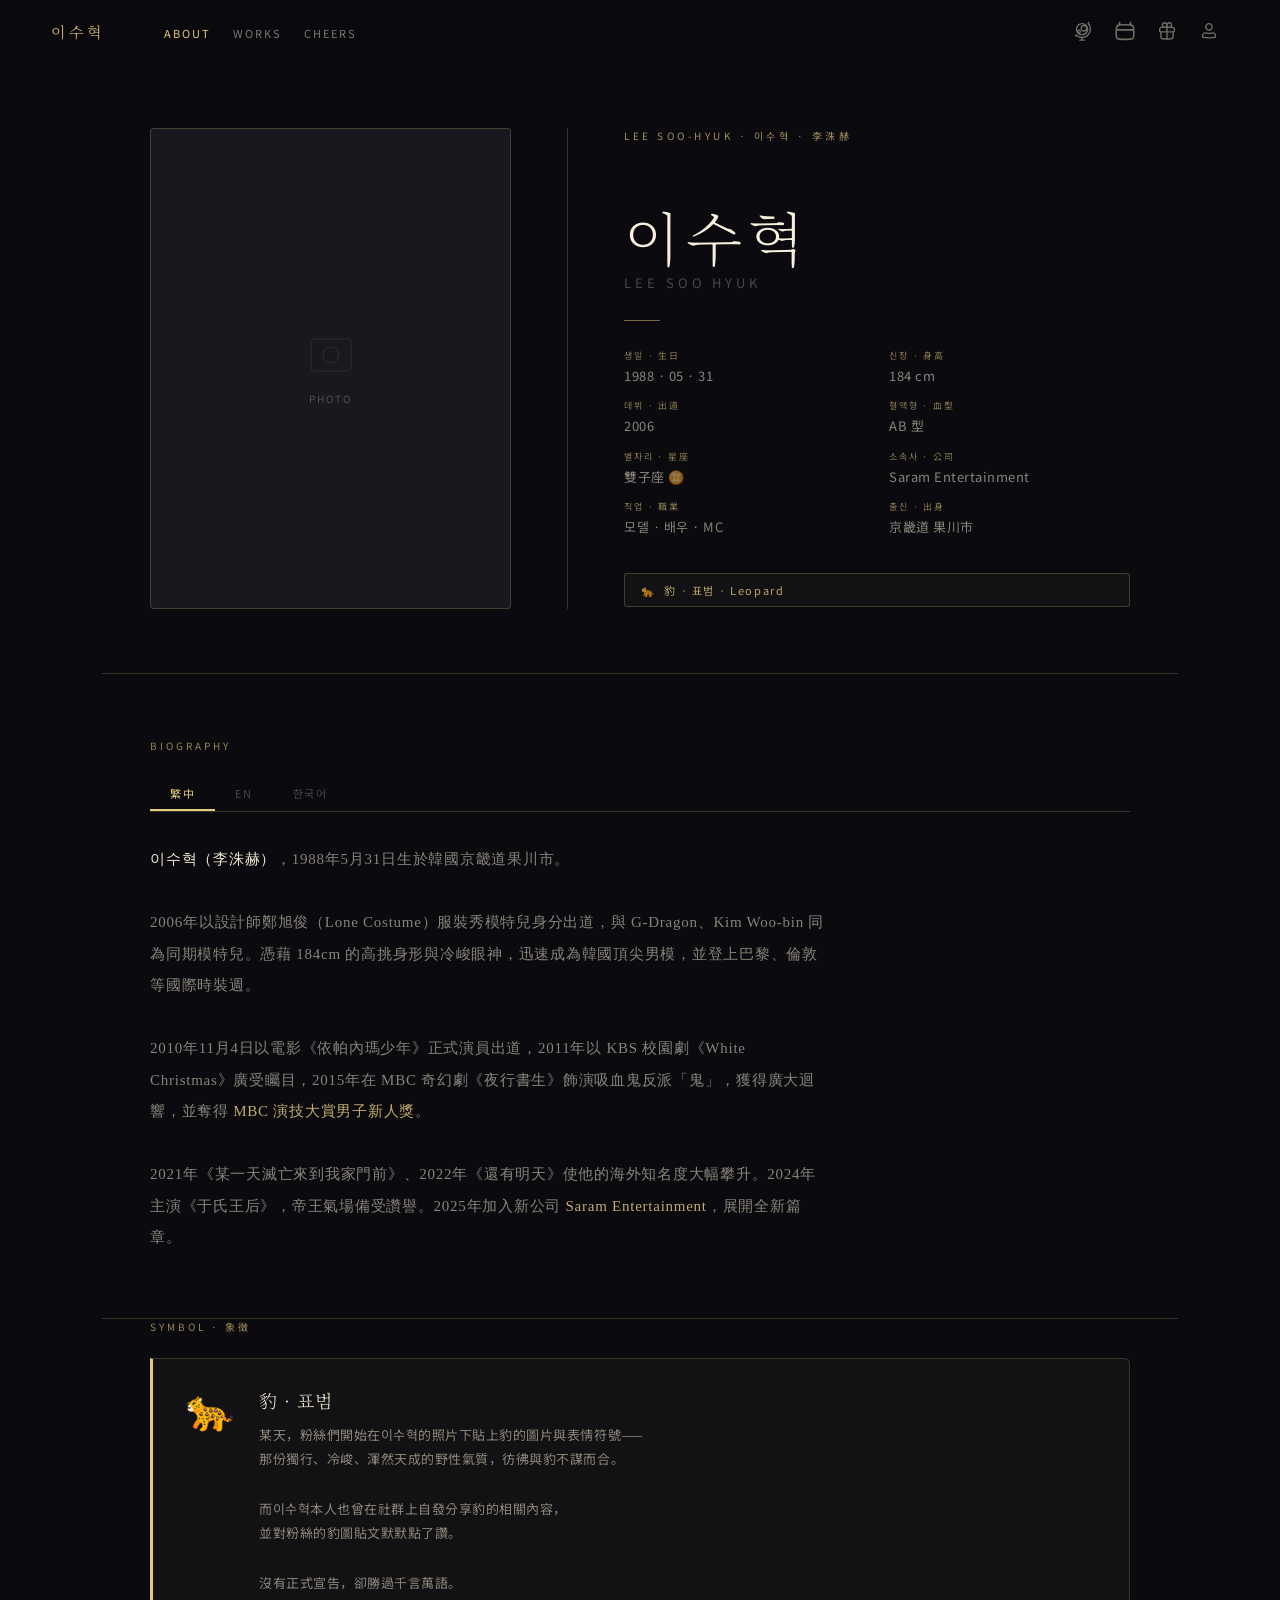
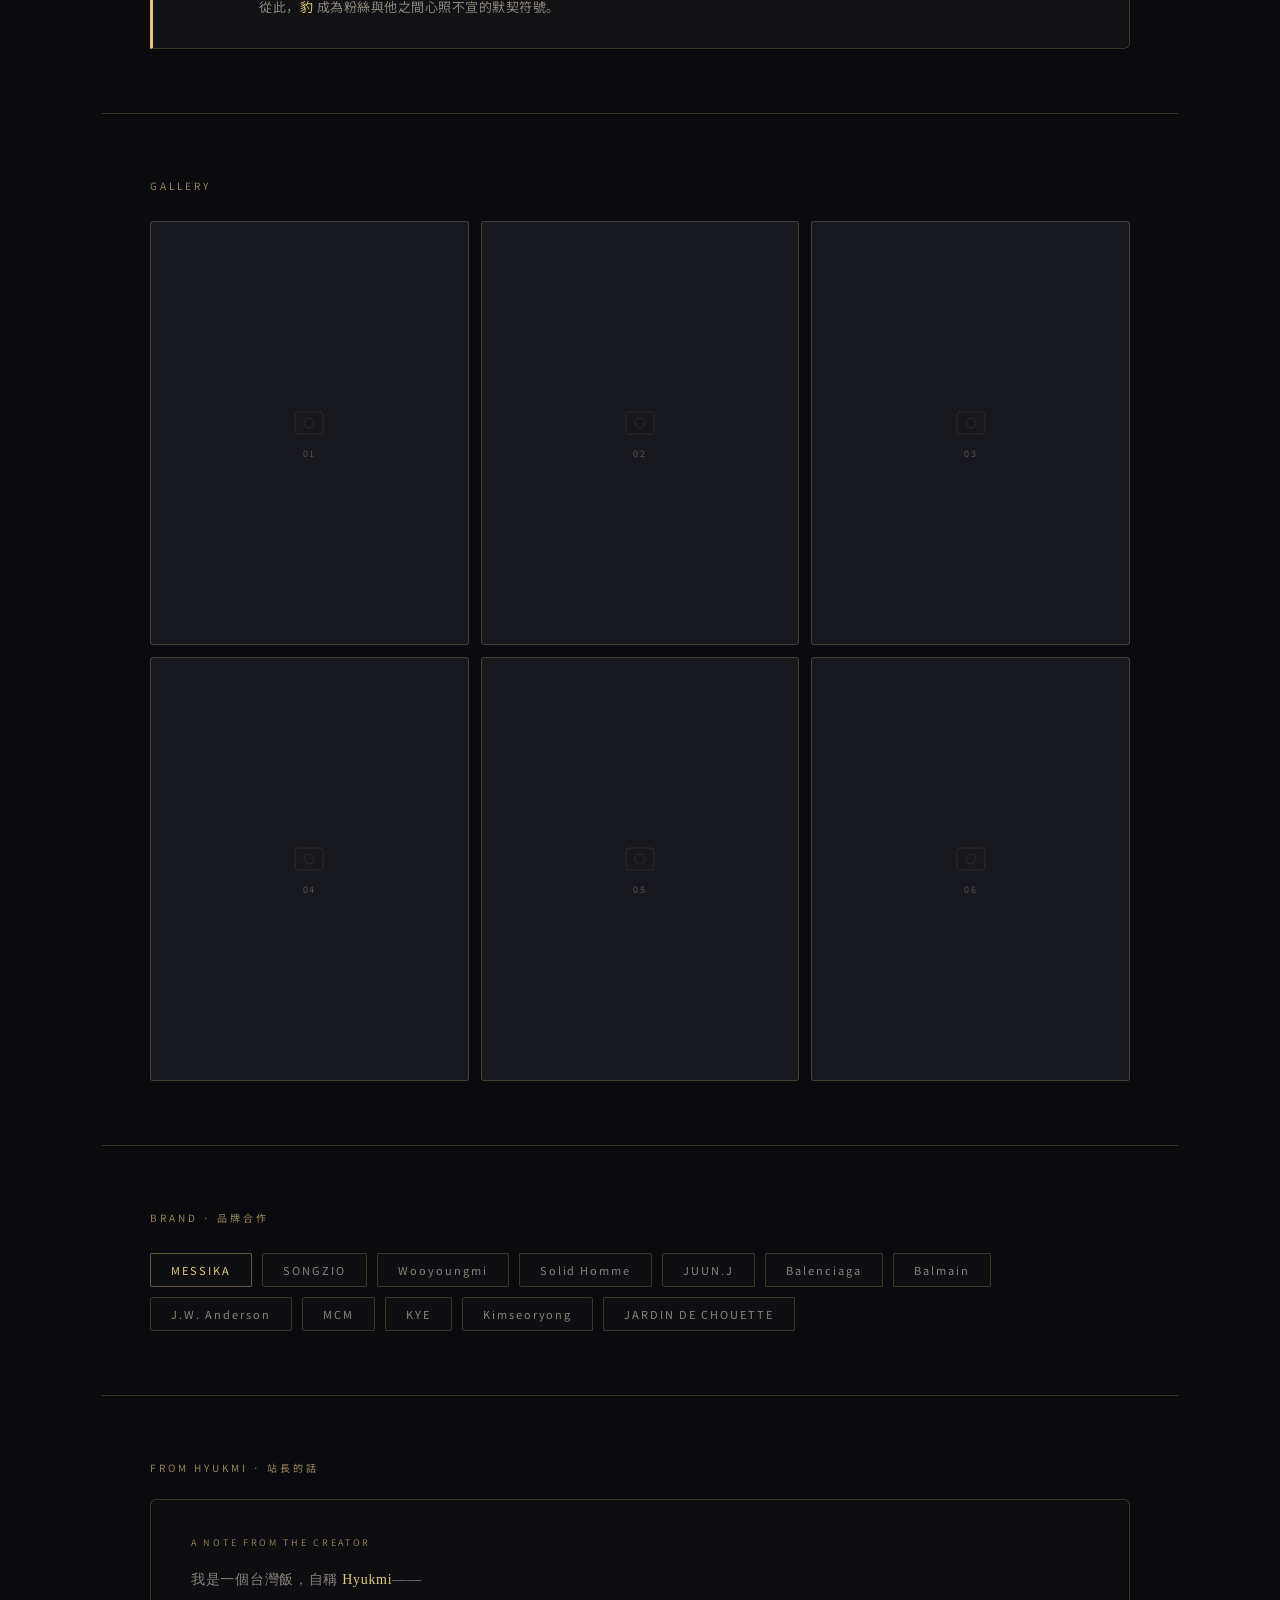
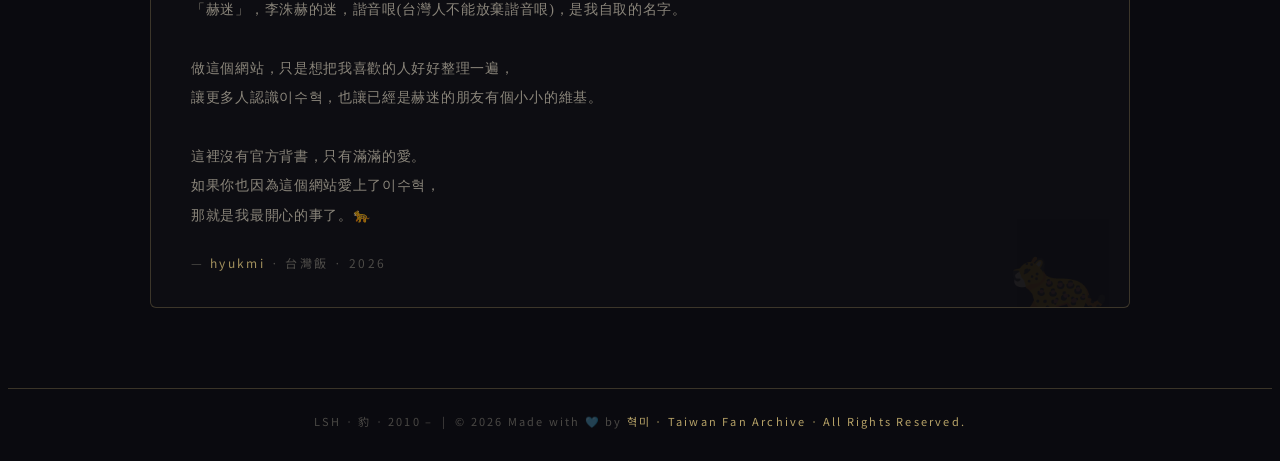
==== commit 10c1905e: "update" ====
--- a/about.html
+++ b/about.html
@@ -16,6 +16,7 @@
 
   <!-- NAV -->
   <nav class="site-nav">
+  <div class="nav-inner">
     <a class="nav-logo" href="index.html">이수혁</a>
     <ul class="nav-links">
       <li><a href="about.html" class="active">ABOUT</a></li>
@@ -23,46 +24,12 @@
       <li><a href="cheers.html">CHEERS</a></li>
     </ul>
     <div class="nav-icons">
-      <a href="archive.html" class="nav-icon-btn" aria-label="月曆存檔">
-        <svg width="19" height="19" viewBox="0 0 22 22" fill="none" stroke="currentColor" stroke-width="1.8" stroke-linecap="round" stroke-linejoin="round">
-          <rect x="2" y="3.5" width="18" height="16" rx="2.5"/>
-          <line x1="2" y1="8.5" x2="20" y2="8.5"/>
-          <line x1="6.5" y1="1.5" x2="6.5" y2="5.5"/>
-          <line x1="15.5" y1="1.5" x2="15.5" y2="5.5"/>
-          <circle cx="7.5" cy="13" r="1" fill="currentColor" stroke="none"/>
-          <circle cx="11" cy="13" r="1" fill="currentColor" stroke="none"/>
-          <circle cx="14.5" cy="13" r="1" fill="currentColor" stroke="none"/>
-          <circle cx="7.5" cy="16.5" r="1" fill="currentColor" stroke="none"/>
-          <circle cx="11" cy="16.5" r="1" fill="currentColor" stroke="none"/>
-        </svg>
-      </a>
-      <a href="gifts.html" class="nav-icon-btn" aria-label="粉絲禮物">
-        <svg width="19" height="19" viewBox="0 0 22 22" fill="none" stroke="currentColor" stroke-width="1.8" stroke-linecap="round" stroke-linejoin="round">
-          <rect x="2" y="8.5" width="18" height="3" rx="1"/>
-          <rect x="3.5" y="11.5" width="15" height="8" rx="1.5"/>
-          <line x1="11" y1="8.5" x2="11" y2="19.5"/>
-          <path d="M11 8.5C11 8.5 8.5 6 8.5 4C8.5 2.5 9.5 2 10.5 2C12 2 11 6 11 8.5Z"/>
-          <path d="M11 8.5C11 8.5 13.5 6 13.5 4C13.5 2.5 12.5 2 11.5 2C10 2 11 6 11 8.5Z"/>
-        </svg>
-      </a>
-      <a href="login.html" class="nav-icon-btn" aria-label="登入">
-        <svg width="19" height="19" viewBox="0 0 22 22" fill="none" stroke="currentColor" stroke-width="1.8" stroke-linecap="round" stroke-linejoin="round">
-          <circle cx="11" cy="7" r="3.5"/>
-          <path d="M3 20C3 16 6.5 13 11 13C15.5 13 19 16 19 20"/>
-        </svg>
-      </a>
     <div class="lang-dropdown" id="langDropdown">
       <button class="lang-globe-btn" onclick="toggleLangMenu()" aria-label="語言切換">
-        <svg width="16" height="16" viewBox="0 0 16 16" fill="none">
-          <circle cx="8" cy="8" r="7" stroke="currentColor" stroke-width="1.2"/>
-          <ellipse cx="8" cy="8" rx="3" ry="7" stroke="currentColor" stroke-width="1.2"/>
-          <line x1="1" y1="6" x2="15" y2="6" stroke="currentColor" stroke-width="1.2"/>
-          <line x1="1" y1="10" x2="15" y2="10" stroke="currentColor" stroke-width="1.2"/>
-        </svg>
-        <span id="langLabel">繁中</span>
-        <svg width="8" height="8" viewBox="0 0 8 8" fill="none" style="opacity:0.5">
-          <path d="M1 2.5L4 5.5L7 2.5" stroke="currentColor" stroke-width="1.2" stroke-linecap="round"/>
-        </svg>
+        <svg width="22" height="22" viewBox="0 0 24 24" fill="none" xmlns="http://www.w3.org/2000/svg">
+<path d="M18.955 2.04511C19.2478 2.338 19.2478 2.81288 18.955 3.10577L18.4045 3.65622C21.6935 7.4873 21.5235 13.2652 17.8943 16.8944C16.1813 18.6073 13.9897 19.5496 11.75 19.7214V21.2501H13.5C13.9142 21.2501 14.25 21.5858 14.25 22.0001C14.25 22.4143 13.9142 22.7501 13.5 22.7501H8.5C8.08579 22.7501 7.75 22.4143 7.75 22.0001C7.75 21.5858 8.08579 21.2501 8.5 21.2501H10.25V19.7213C8.24373 19.5674 6.27594 18.7952 4.65616 17.4046L4.10571 17.955C3.81282 18.2479 3.33794 18.2479 3.04505 17.955C2.75216 17.6621 2.75216 17.1872 3.04505 16.8944L3.75216 16.1872C4.24759 15.6918 5.01746 15.7171 5.49977 16.1494C7.06174 17.5492 9.02922 18.2494 10.997 18.2501L11 18.2501L11.0032 18.2501C13.1135 18.2492 15.2236 17.4437 16.8336 15.8337C19.9465 12.7208 20.0518 7.73859 17.1493 4.49983C16.7171 4.01752 16.6917 3.24765 17.1872 2.75222L17.8943 2.04511C18.1872 1.75222 18.6621 1.75222 18.955 2.04511Z" fill="currentColor"/>
+<path fill-rule="evenodd" clip-rule="evenodd" d="M4.25 10.0001C4.25 6.27214 7.27208 3.25006 11 3.25006C14.7279 3.25006 17.75 6.27214 17.75 10.0001C17.75 13.728 14.7279 16.7501 11 16.7501C7.27208 16.7501 4.25 13.728 4.25 10.0001ZM11 4.75006C8.1005 4.75006 5.75 7.10057 5.75 10.0001C5.75 10.3349 5.78135 10.6624 5.84126 10.9798C6.25258 10.5313 6.84345 10.2501 7.5 10.2501C8.74264 10.2501 9.75 11.2574 9.75 12.5001C9.75 13.4224 9.19501 14.2151 8.40076 14.5625C9.16712 15 10.0544 15.2501 11 15.2501C13.5434 15.2501 15.6643 13.4415 16.147 11.0403C15.4784 12.0694 14.3187 12.7501 13 12.7501C10.9289 12.7501 9.25 11.0711 9.25 9.00006C9.25 6.92899 10.9289 5.25006 13 5.25006C13.0865 5.25006 13.1723 5.25299 13.2573 5.25875C12.5735 4.93262 11.8081 4.75006 11 4.75006ZM10.75 9.00006C10.75 7.75742 11.7574 6.75006 13 6.75006C14.2426 6.75006 15.25 7.75742 15.25 9.00006C15.25 10.2427 14.2426 11.2501 13 11.2501C11.7574 11.2501 10.75 10.2427 10.75 9.00006ZM7.5 11.7501C7.08579 11.7501 6.75 12.0858 6.75 12.5001C6.75 12.9143 7.08579 13.2501 7.5 13.2501C7.91421 13.2501 8.25 12.9143 8.25 12.5001C8.25 12.0858 7.91421 11.7501 7.5 11.7501Z" fill="currentColor"/>
+</svg>
       </button>
       <div class="lang-menu" id="langMenu">
         <button onclick="setLang('zh'); toggleLangMenu()">繁中</button>
@@ -70,8 +37,25 @@
         <button onclick="setLang('ko'); toggleLangMenu()">한국어</button>
       </div>
     </div>
-    </div>
-  </nav>
+      <a href="archive.html" class="nav-icon-btn" aria-label="月曆存檔">
+        <svg width="26" height="26" viewBox="0 0 24 24" fill="none">
+        <path fill-rule="evenodd" clip-rule="evenodd" d="M7 3.25C7.41421 3.25 7.75 3.58579 7.75 4V5.66763C10.5777 5.4158 13.4223 5.4158 16.25 5.66763V4C16.25 3.58579 16.5858 3.25 17 3.25C17.4142 3.25 17.75 3.58579 17.75 4V5.81644C19.243 6.02754 20.4226 7.20847 20.6222 8.71484L20.7088 9.36779C21.0728 12.1141 21.0414 14.8984 20.6154 17.6359C20.4044 18.9919 19.3028 20.0335 17.937 20.1681L16.744 20.2858C13.589 20.5969 10.411 20.5969 7.25593 20.2858L6.06292 20.1681C4.69718 20.0335 3.59552 18.9919 3.38451 17.6359C2.95855 14.8984 2.92711 12.1141 3.29115 9.36779L3.3777 8.71484C3.57738 7.20845 4.75693 6.02751 6.25 5.81643V4C6.25 3.58579 6.58579 3.25 7 3.25ZM7.44516 7.2028C10.4744 6.90408 13.5256 6.90408 16.5548 7.2028L17.4602 7.2921C18.327 7.37757 19.0208 8.04854 19.1352 8.91194L19.2218 9.56489C19.252 9.793 19.2794 10.0214 19.3039 10.25H4.69606C4.72055 10.0214 4.7479 9.79301 4.77814 9.5649L4.86469 8.91194C4.97914 8.04854 5.67296 7.37757 6.53971 7.2921L7.44516 7.2028ZM4.57683 11.75C4.47865 13.6381 4.57538 15.5332 4.86667 17.4052C4.97251 18.0854 5.52509 18.6078 6.21013 18.6754L7.40314 18.793C10.4603 19.0945 13.5397 19.0945 16.5968 18.793L17.7898 18.6754C18.4748 18.6078 19.0274 18.0854 19.1333 17.4052C19.4246 15.5332 19.5213 13.6381 19.4231 11.75H4.57683Z" fill="currentColor"/>
+      </svg>
+      </a>
+      <a href="gifts.html" class="nav-icon-btn" aria-label="粉絲禮物">
+        <svg width="22" height="22" viewBox="0 0 24 24" fill="none" xmlns="http://www.w3.org/2000/svg">
+<path fill-rule="evenodd" clip-rule="evenodd" d="M6.25 5.5C6.25 3.70507 7.70507 2.25 9.5 2.25C10.5052 2.25 11.4038 2.70637 12 3.42322C12.5962 2.70637 13.4948 2.25 14.5 2.25C16.2949 2.25 17.75 3.70507 17.75 5.5C17.75 6.14432 17.5625 6.74485 17.2391 7.25H18C19.5188 7.25 20.75 8.48122 20.75 10V12C20.75 12.8042 20.2076 13.4816 19.4687 13.6865C19.6128 15.5131 19.5293 17.3517 19.2195 19.1597C19.0345 20.2394 18.1576 21.0665 17.069 21.1881L16.1545 21.2903C13.3934 21.5989 10.6066 21.5989 7.84548 21.2903L6.93101 21.1881C5.84239 21.0665 4.96552 20.2394 4.78052 19.1597C4.47069 17.3517 4.38724 15.5131 4.53131 13.6865C3.7924 13.4816 3.25 12.8042 3.25 12V10C3.25 8.48122 4.48122 7.25 6 7.25H6.76091C6.4375 6.74485 6.25 6.14432 6.25 5.5ZM11.25 5.5C11.25 4.5335 10.4665 3.75 9.5 3.75C8.5335 3.75 7.75 4.5335 7.75 5.5C7.75 6.4665 8.5335 7.25 9.5 7.25C10.4665 7.25 11.25 6.4665 11.25 5.5ZM14.5 7.25C15.4665 7.25 16.25 6.4665 16.25 5.5C16.25 4.5335 15.4665 3.75 14.5 3.75C13.5335 3.75 12.75 4.5335 12.75 5.5C12.75 6.4665 13.5335 7.25 14.5 7.25ZM4.75 10C4.75 9.30964 5.30964 8.75 6 8.75H11.25V12.25H5C4.86193 12.25 4.75 12.1381 4.75 12V10ZM12.75 13.75H17.969C18.1093 15.4706 18.0329 17.203 17.741 18.9064C17.6689 19.3274 17.3269 19.65 16.9024 19.6974L15.9879 19.7996C14.9116 19.9199 13.8312 19.9914 12.75 20.014V13.75ZM12.75 12.25H19C19.1381 12.25 19.25 12.1381 19.25 12V10C19.25 9.30964 18.6904 8.75 18 8.75H12.75V12.25ZM11.25 13.75V20.014C10.1688 19.9914 9.08842 19.9199 8.01209 19.7996L7.09762 19.6974C6.67308 19.65 6.33112 19.3274 6.25897 18.9064C5.96708 17.203 5.89074 15.4706 6.03103 13.75H11.25Z" fill="currentColor"/>
+</svg>
+      </a>
+      <a href="login.html" class="nav-icon-btn" aria-label="登入">
+        <svg width="22" height="22" viewBox="0 0 24 24" fill="none" xmlns="http://www.w3.org/2000/svg">
+<path fill-rule="evenodd" clip-rule="evenodd" d="M7.75 7.5C7.75 5.15279 9.65279 3.25 12 3.25C14.3472 3.25 16.25 5.15279 16.25 7.5C16.25 9.84721 14.3472 11.75 12 11.75C9.65279 11.75 7.75 9.84721 7.75 7.5ZM12 4.75C10.4812 4.75 9.25 5.98122 9.25 7.5C9.25 9.01878 10.4812 10.25 12 10.25C13.5188 10.25 14.75 9.01878 14.75 7.5C14.75 5.98122 13.5188 4.75 12 4.75Z" fill="currentColor"/>
+<path fill-rule="evenodd" clip-rule="evenodd" d="M8 14.75C6.75736 14.75 5.75 15.7574 5.75 17V18.1883C5.75 18.2064 5.76311 18.2218 5.78097 18.2247C9.89972 18.8972 14.1003 18.8972 18.219 18.2247C18.2369 18.2218 18.25 18.2064 18.25 18.1883V17C18.25 15.7574 17.2426 14.75 16 14.75H15.6591C15.6328 14.75 15.6066 14.7542 15.5815 14.7623L14.716 15.045C12.9512 15.6212 11.0488 15.6212 9.28398 15.045L8.41847 14.7623C8.39342 14.7542 8.36722 14.75 8.34087 14.75H8ZM4.25 17C4.25 14.9289 5.92893 13.25 8 13.25H8.34087C8.52536 13.25 8.70869 13.2792 8.88407 13.3364L9.74959 13.6191C11.2119 14.0965 12.7881 14.0965 14.2504 13.6191L15.1159 13.3364C15.2913 13.2792 15.4746 13.25 15.6591 13.25H16C18.0711 13.25 19.75 14.9289 19.75 17V18.1883C19.75 18.9415 19.2041 19.5837 18.4607 19.7051C14.1819 20.4037 9.8181 20.4037 5.53927 19.7051C4.79588 19.5837 4.25 18.9415 4.25 18.1883V17Z" fill="currentColor"/>
+</svg>
+      </a>
+    </div>
+  </div>
+</nav>
 
   <!-- ABOUT HERO -->
   <section class="about-hero">
@@ -278,6 +262,11 @@
 
   <footer>LSH · 豹 · 2010 – &nbsp;|&nbsp; © 2026 Made with 🩵 by <a href="about.html" style="color:var(--gold);text-decoration:none;opacity:0.8;">혁미 · 
     Taiwan Fan Archive · All Rights Reserved.</footer>
+<button class="back-to-top" id="backToTop" onclick="window.scrollTo({top:0,behavior:'smooth'})" aria-label="回到頂部">
+  <svg width="20" height="20" viewBox="0 0 24 24" fill="none">
+        <path d="M8.53033 10.5303C8.23744 10.8232 7.76256 10.8232 7.46967 10.5303C7.17678 10.2374 7.17678 9.76256 7.46967 9.46967L11.4697 5.46967C11.7626 5.17678 12.2374 5.17678 12.5303 5.46967L16.5303 9.46967C16.8232 9.76256 16.8232 10.2374 16.5303 10.5303C16.2374 10.8232 15.7626 10.8232 15.4697 10.5303L12.75 7.81066L12.75 17.5C12.75 17.9142 12.4142 18.25 12 18.25C11.5858 18.25 11.25 17.9142 11.25 17.5L11.25 7.81066L8.53033 10.5303Z" fill="currentColor"/>
+      </svg>
+</button>
 
   <script>
     function setBioLang(lang, el) {
@@ -324,6 +313,12 @@
   }
 });
 
+
+/* ── 回到頂部 ── */
+window.addEventListener('scroll', function() {
+  var btn = document.getElementById('backToTop');
+  if (btn) btn.classList.toggle('visible', window.scrollY > 300);
+});
 </script>
 </body>
 
--- a/assets/css/style.css
+++ b/assets/css/style.css
@@ -2,13 +2,6 @@
    LSH · 이수혁 · 共用樣式
    ═══════════════════════════════════════ */
 
-*,
-*::before,
-*::after {
-  box-sizing: border-box;
-  margin: 0;
-  padding: 0;
-}
 
 /* ── CSS 變數 ── */
 :root {
@@ -46,6 +39,13 @@
   min-height: 100vh;
 }
 
+/* ── 頁面容器置中 ── */
+.page-wrap {
+  max-width: 1280px;
+  margin: 0 auto;
+  padding: 0 10%;
+}
+
 /* ── NAV ── */
 .site-nav {
   position: fixed;
@@ -53,34 +53,41 @@
   left: 0;
   right: 0;
   z-index: 100;
-  display: flex;
-  justify-content: flex-start;
+  height: 62px;
+  background: rgba(10, 10, 15, 0.95);
+}
+
+.nav-inner {
+  padding: 0 10%;
+  display: flex;
   align-items: center;
-  gap: 40px;
-  padding: 18px 40px;
-  background: rgba(10, 10, 15, 0.92);
-  border-bottom: 1px solid var(--gold-line);
+  height: 100%;
+  width: auto;
 }
 
 .nav-logo {
   font-family: 'Noto Serif KR', serif;
-  font-size: 14px;
+  font-size: 15px;
   font-weight: 300;
   letter-spacing: 0.25em;
   color: var(--gold);
   text-decoration: none;
+  margin-right: 20px;
+  flex-shrink: 0;
 }
 
 .nav-links {
   display: flex;
-  gap: 28px;
+  gap: 22px;
   list-style: none;
+  min-width: 0;
 }
 
 .nav-links a {
   font-size: 11px;
-  letter-spacing: 0.2em;
-  color: var(--text2);
+  font-weight: 400;
+  letter-spacing: 0.18em;
+  color: rgba(240, 232, 208, 0.5);
   text-decoration: none;
   transition: color 0.2s;
 }
@@ -88,12 +95,6 @@
 .nav-links a:hover,
 .nav-links a.active {
   color: var(--gold);
-}
-
-.nav-right {
-  display: flex;
-  align-items: center;
-  gap: 16px;
 }
 
 /* ── NAV ICONS ── */
@@ -102,32 +103,109 @@
   align-items: center;
   gap: 2px;
   margin-left: auto;
+  flex-shrink: 0;
 }
 
 .nav-icon-btn {
   display: flex;
   align-items: center;
   justify-content: center;
-  width: 34px;
-  height: 34px;
+  width: 40px;
+  height: 40px;
   border-radius: 50%;
   border: none;
+  outline: none;
   background: transparent;
   color: rgba(240, 232, 208, 0.45);
   cursor: pointer;
+  padding: 0;
+  -webkit-appearance: none;
+  appearance: none;
+  text-decoration: none;
   transition: color 0.2s, background 0.2s;
-  text-decoration: none;
 }
 
 .nav-icon-btn:hover {
   color: var(--gold);
   background: var(--gold-dim);
+}
+
+/* ── LANG DROPDOWN ── */
+.lang-dropdown {
+  position: relative;
+}
+
+.lang-globe-btn {
+  display: flex;
+  align-items: center;
+  justify-content: center;
+  width: 40px;
+  height: 40px;
+  border-radius: 50%;
+  border: none;
+  outline: none;
+  box-shadow: none;
+  background: transparent;
+  color: rgba(240, 232, 208, 0.45);
+  cursor: pointer;
+  padding: 0;
+  -webkit-appearance: none;
+  appearance: none;
+  transition: color 0.2s, background 0.2s;
+}
+
+.lang-globe-btn:hover {
+  color: var(--gold);
+  background: var(--gold-dim);
+}
+
+.lang-menu {
+  display: none;
+  position: absolute;
+  top: calc(100% + 8px);
+  right: 0;
+  background: rgba(17, 17, 24, 0.98);
+  border: 1px solid var(--gold-line);
+  border-radius: 4px;
+  overflow: hidden;
+  min-width: 90px;
+  z-index: 300;
+  box-shadow: 0 8px 24px rgba(0, 0, 0, 0.5);
+}
+
+.lang-menu.open {
+  display: block;
+}
+
+.lang-menu button {
+  display: block;
+  width: 100%;
+  padding: 10px 16px;
+  background: none;
+  border: none;
+  border-bottom: 1px solid rgba(240, 232, 208, 0.06);
+  color: var(--text2);
+  font-size: 12px;
+  letter-spacing: 0.12em;
+  cursor: pointer;
+  text-align: left;
+  font-family: 'Noto Sans KR', sans-serif;
+  transition: all 0.15s;
+}
+
+.lang-menu button:last-child {
+  border-bottom: none;
+}
+
+.lang-menu button:hover {
+  background: var(--gold-dim);
+  color: var(--gold);
 }
 
 /* ── HEADER ── */
 .header {
   text-align: center;
-  padding: 100px 24px 44px;
+  padding: 104px 24px 44px;
   border-bottom: 1px solid var(--gold-line);
   position: relative;
 }
@@ -474,6 +552,37 @@
   color: rgba(226, 201, 126, 0.3);
 }
 
+/* ── 回到頂部 ── */
+.back-to-top {
+  position: fixed;
+  bottom: 32px;
+  right: 32px;
+  width: 44px;
+  height: 44px;
+  border-radius: 50%;
+  border: 1px solid var(--gold-line);
+  background: rgba(10, 10, 15, 0.85);
+  color: rgba(240, 232, 208, 0.5);
+  cursor: pointer;
+  display: flex;
+  align-items: center;
+  justify-content: center;
+  opacity: 0;
+  pointer-events: none;
+  transition: opacity 0.3s, color 0.2s, border-color 0.2s;
+  z-index: 99;
+}
+
+.back-to-top.visible {
+  opacity: 1;
+  pointer-events: auto;
+}
+
+.back-to-top:hover {
+  color: var(--gold);
+  border-color: var(--gold);
+}
+
 /* ── MODAL ── */
 .modal-backdrop {
   display: none;
@@ -637,8 +746,8 @@
 
 /* ── RESPONSIVE ── */
 @media (max-width: 480px) {
-  .site-nav {
-    padding: 16px 20px;
+  .nav-inner {
+    padding: 0 24px;
   }
 
   .tl-axis {
@@ -657,4 +766,128 @@
   .tl-end {
     padding-left: 60px;
   }
-}+}
+
+/* FIX 1: header 右上 icon 不被切 */
+.site-nav {
+  overflow: visible;
+}
+
+.nav-inner {
+  box-sizing: border-box;
+  max-width: 1280px;
+  margin: 0 auto;
+  padding: 0 clamp(16px, 4vw, 10%);
+}
+
+.nav-links {
+  flex-shrink: 1;
+}
+
+.nav-icons {
+  min-width: max-content;
+}
+
+.nav-icon-btn,
+.lang-globe-btn {
+  flex: 0 0 40px;
+}
+
+.nav-icon-btn svg,
+.lang-globe-btn svg {
+  display: block;
+  flex-shrink: 0;
+}
+
+/* FIX 2: 首頁 GALLERY 左右滑 */
+.carousel-section {
+  padding: 80px 0;
+  overflow: hidden;
+}
+
+.carousel-track-wrap {
+  width: min(1080px, calc(100% - 48px));
+  margin: 0 auto;
+  overflow: hidden;
+}
+
+.carousel-track {
+  display: flex;
+  gap: 16px;
+  transition: transform 0.45s ease;
+  will-change: transform;
+}
+
+.carousel-slide {
+  flex: 0 0 calc((100% - 32px) / 3);
+  min-width: 0;
+}
+
+.carousel-slide img,
+.slide-placeholder {
+  width: 100%;
+  aspect-ratio: 4 / 5;
+  object-fit: cover;
+  display: flex;
+}
+
+.carousel-controls {
+  display: flex;
+  justify-content: center;
+  align-items: center;
+  gap: 18px;
+  margin-top: 24px;
+}
+
+.carousel-dots {
+  display: flex;
+  gap: 8px;
+}
+
+.carousel-dot {
+  width: 7px;
+  height: 7px;
+  border-radius: 50%;
+  background: rgba(240, 232, 208, 0.28);
+}
+
+.carousel-dot.active {
+  background: var(--gold);
+}
+
+@media (max-width: 640px) {
+  .nav-inner {
+    padding: 0 12px;
+  }
+
+  .nav-logo {
+    margin-right: 10px;
+    font-size: 13px;
+    letter-spacing: 0.18em;
+  }
+
+  .nav-links {
+    gap: 10px;
+  }
+
+  .nav-links a {
+    font-size: 10px;
+    letter-spacing: 0.08em;
+  }
+
+  .nav-icon-btn,
+  .lang-globe-btn {
+    width: 34px;
+    height: 34px;
+    flex-basis: 34px;
+  }
+
+  .carousel-track-wrap {
+    width: calc(100% - 32px);
+  }
+
+  .carousel-slide {
+    flex-basis: 100%;
+  }
+}
+
--- a/assets/css/about.css
+++ b/assets/css/about.css
@@ -440,30 +440,3 @@
         grid-template-columns: 1fr;
       }
     }
-    /* 語言下拉 */
-  .lang-dropdown { position: relative; }
-  .lang-globe-btn {
-    display: flex; align-items: center; gap: 6px;
-    background: none; border: 1px solid rgba(240,232,208,0.18);
-    border-radius: 3px; padding: 6px 10px;
-    color: var(--text2); cursor: pointer;
-    font-size: 11px; letter-spacing: 0.1em;
-    font-family: 'Noto Sans KR', sans-serif; transition: all 0.2s;
-  }
-  .lang-globe-btn:hover { border-color: var(--gold); color: var(--gold); }
-  .lang-menu {
-    display: none; position: absolute; top: calc(100% + 8px); right: 0;
-    background: rgba(17,17,24,0.98); border: 1px solid var(--gold-line);
-    border-radius: 4px; overflow: hidden; min-width: 100px; z-index: 200;
-    box-shadow: 0 8px 24px rgba(0,0,0,0.5);
-  }
-  .lang-menu.open { display: block; }
-  .lang-menu button {
-    display: block; width: 100%; padding: 10px 16px;
-    background: none; border: none; border-bottom: 1px solid rgba(240,232,208,0.06);
-    color: var(--text2); font-size: 12px; letter-spacing: 0.12em;
-    cursor: pointer; text-align: left;
-    font-family: 'Noto Sans KR', sans-serif; transition: all 0.15s;
-  }
-  .lang-menu button:last-child { border-bottom: none; }
-  .lang-menu button:hover { background: var(--gold-dim); color: var(--gold); }
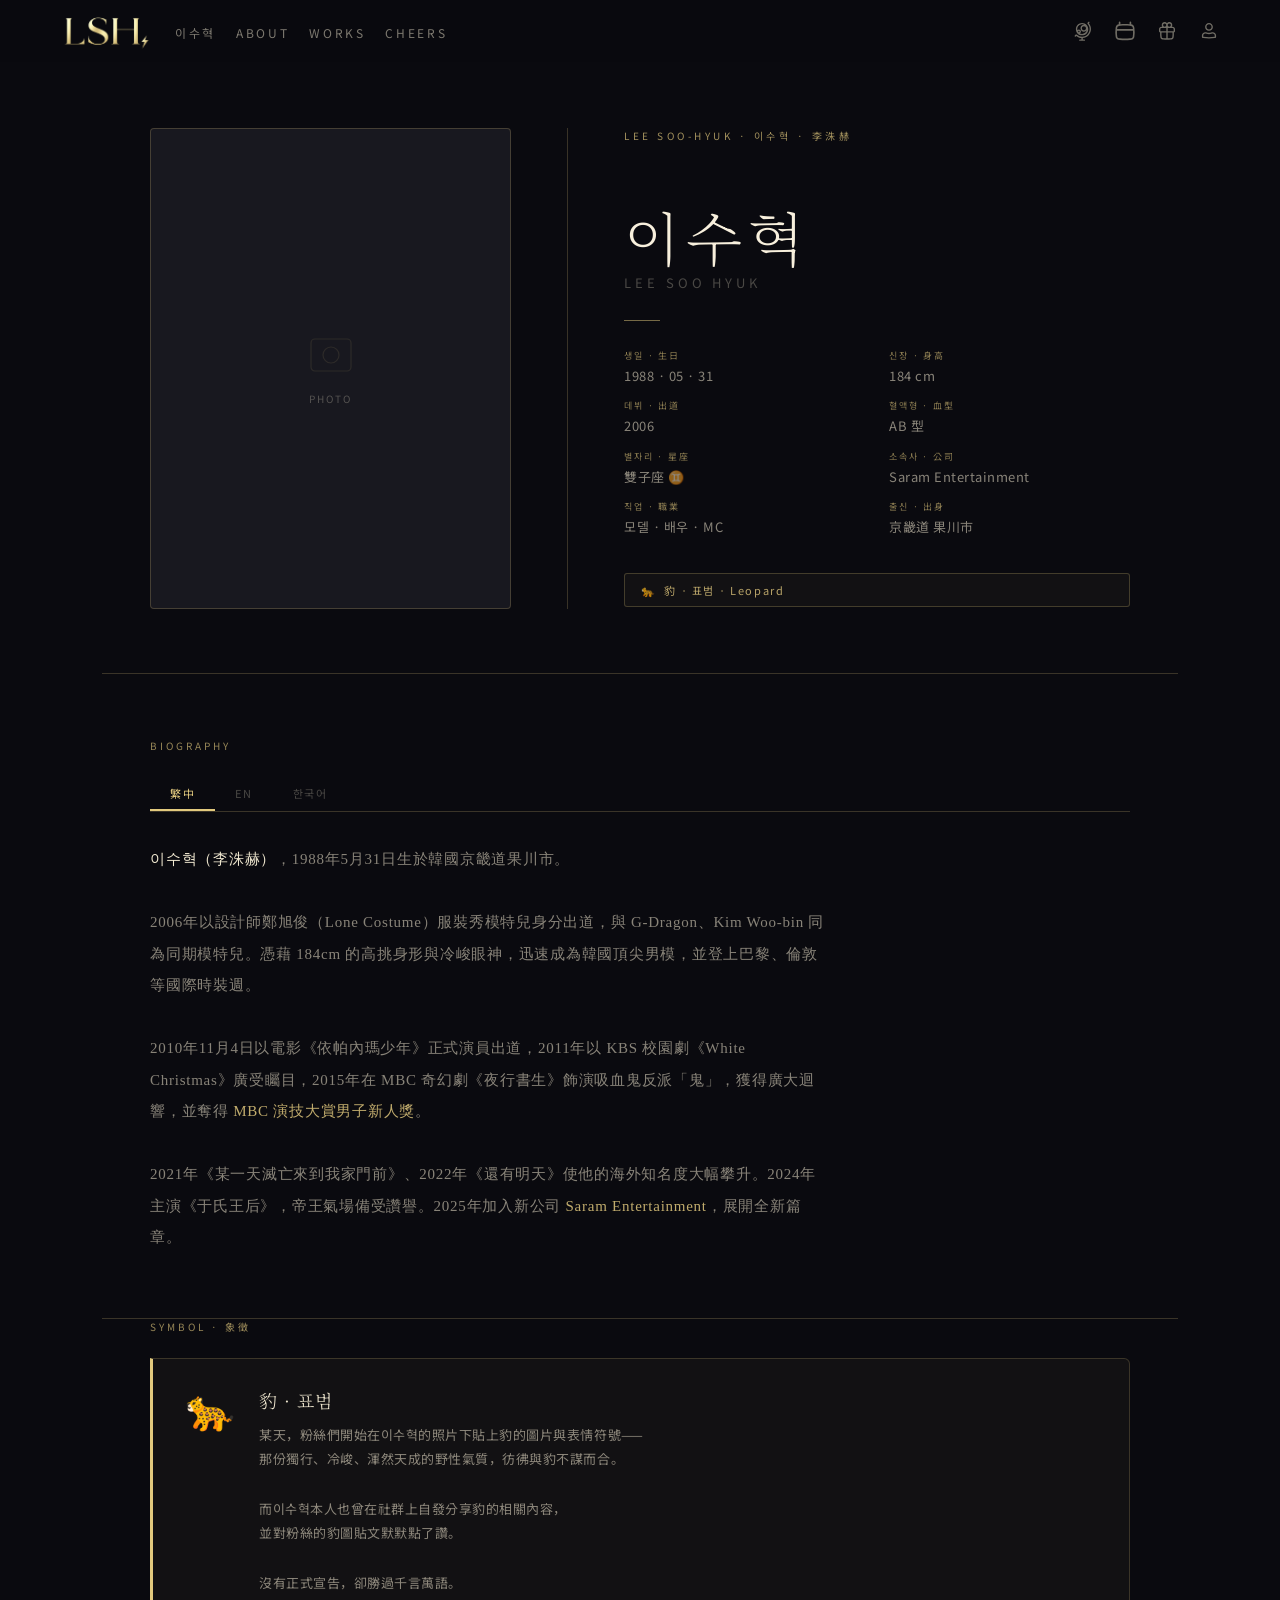
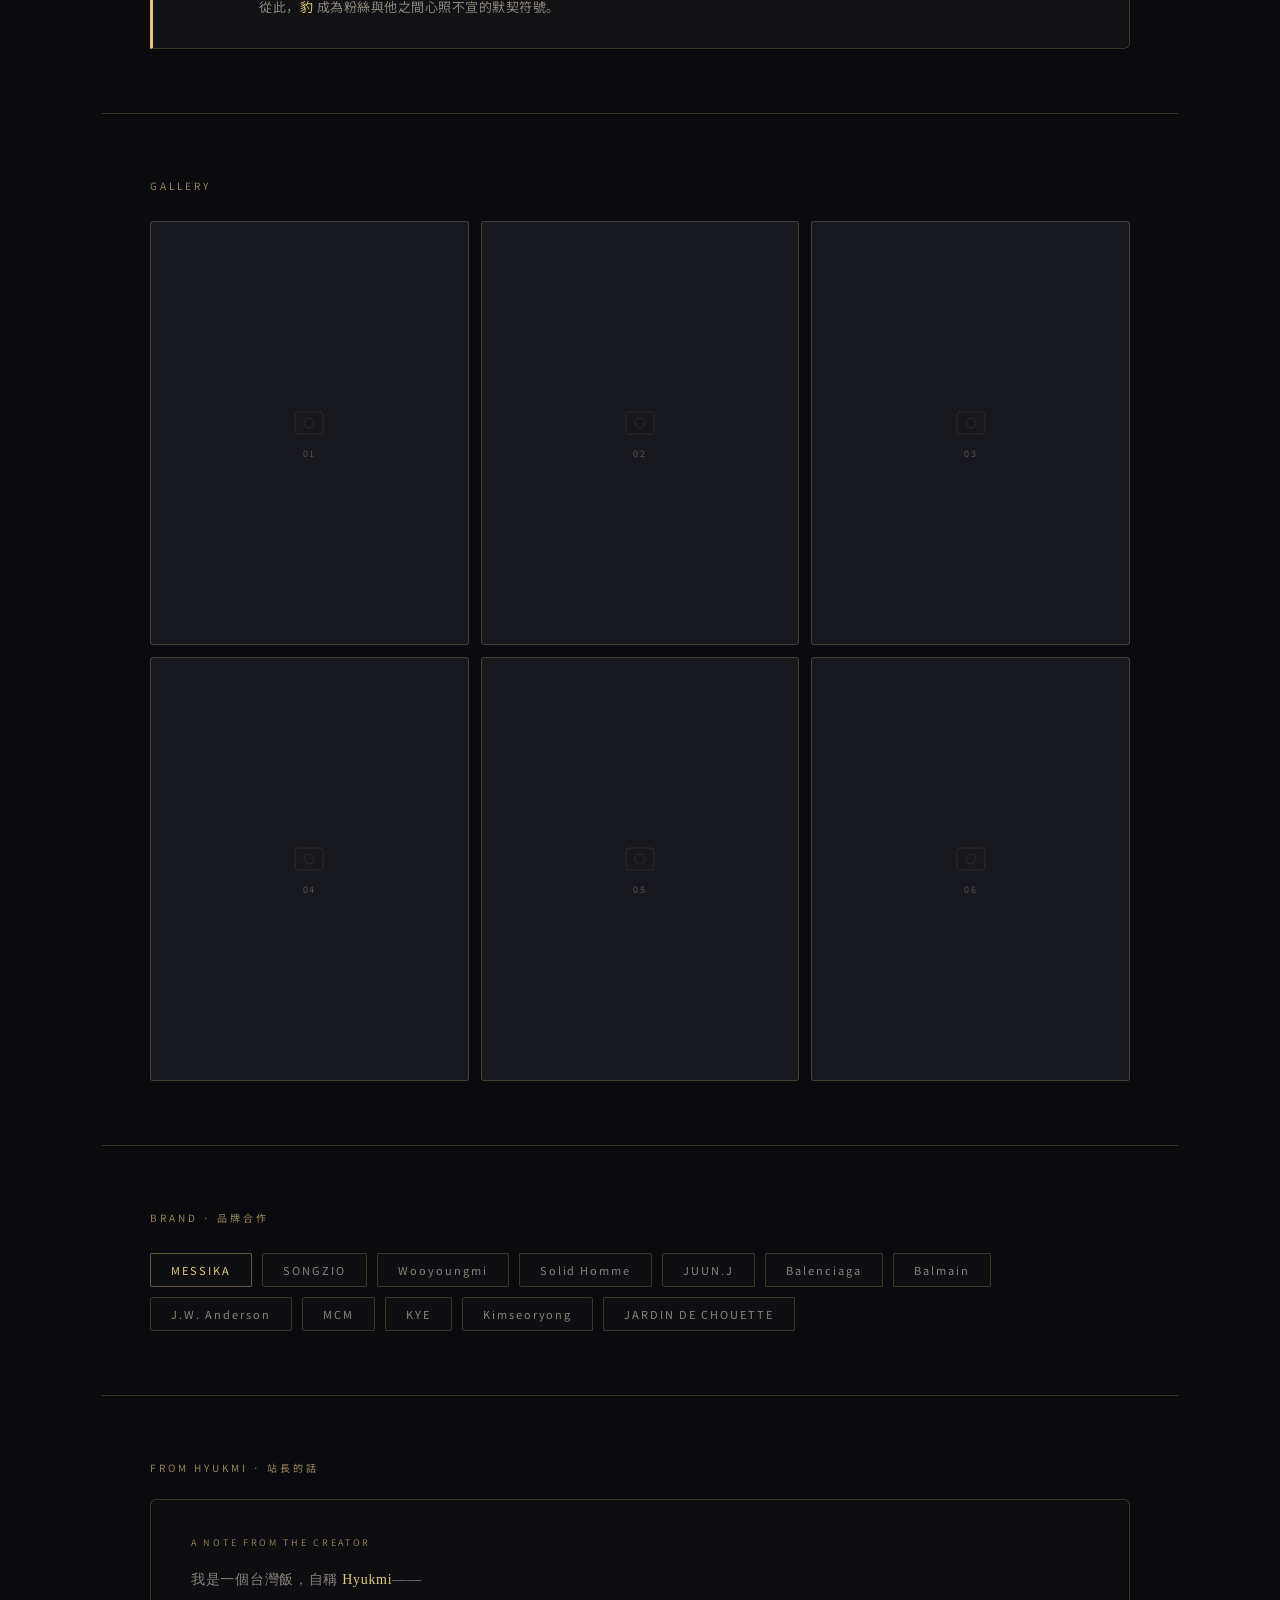
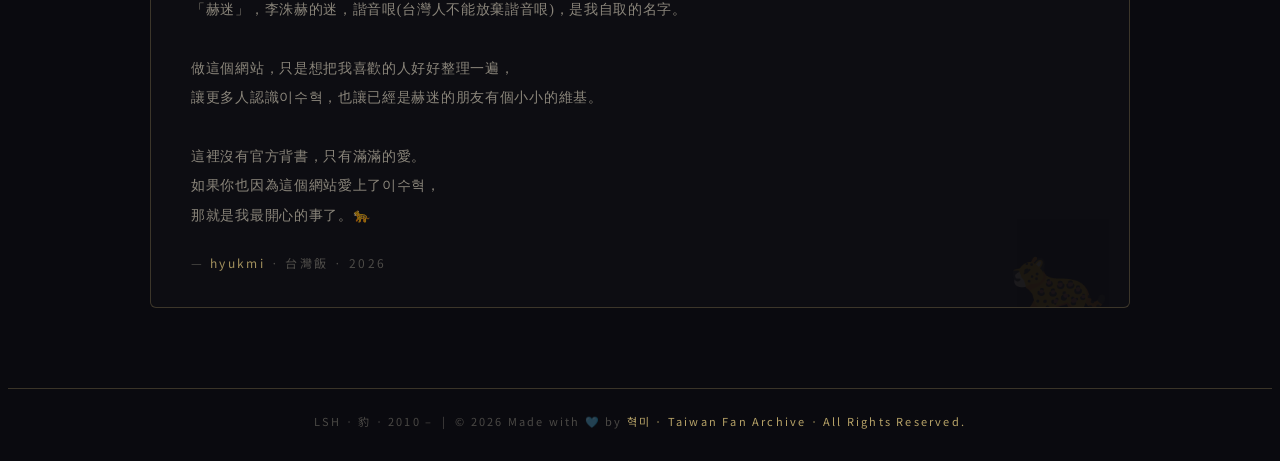
==== commit f2666231: "update logo" ====
--- a/about.html
+++ b/about.html
@@ -8,54 +8,69 @@
   <link
     href="https://fonts.googleapis.com/css2?family=Noto+Serif+KR:wght@200;300;400;600&family=Noto+Serif+TC:wght@200;300;400&family=Noto+Sans+KR:wght@300;400;500&display=swap"
     rel="stylesheet" />
-  <link rel="stylesheet" href="assets/css/style.css"/>
-  <link rel="stylesheet" href="assets/css/about.css"/>
+  <link rel="stylesheet" href="assets/css/style.css" />
+  <link rel="stylesheet" href="assets/css/about.css" />
 </head>
 
 <body>
 
   <!-- NAV -->
   <nav class="site-nav">
-  <div class="nav-inner">
-    <a class="nav-logo" href="index.html">이수혁</a>
-    <ul class="nav-links">
-      <li><a href="about.html" class="active">ABOUT</a></li>
-      <li><a href="works.html">WORKS</a></li>
-      <li><a href="cheers.html">CHEERS</a></li>
-    </ul>
-    <div class="nav-icons">
-    <div class="lang-dropdown" id="langDropdown">
-      <button class="lang-globe-btn" onclick="toggleLangMenu()" aria-label="語言切換">
-        <svg width="22" height="22" viewBox="0 0 24 24" fill="none" xmlns="http://www.w3.org/2000/svg">
-<path d="M18.955 2.04511C19.2478 2.338 19.2478 2.81288 18.955 3.10577L18.4045 3.65622C21.6935 7.4873 21.5235 13.2652 17.8943 16.8944C16.1813 18.6073 13.9897 19.5496 11.75 19.7214V21.2501H13.5C13.9142 21.2501 14.25 21.5858 14.25 22.0001C14.25 22.4143 13.9142 22.7501 13.5 22.7501H8.5C8.08579 22.7501 7.75 22.4143 7.75 22.0001C7.75 21.5858 8.08579 21.2501 8.5 21.2501H10.25V19.7213C8.24373 19.5674 6.27594 18.7952 4.65616 17.4046L4.10571 17.955C3.81282 18.2479 3.33794 18.2479 3.04505 17.955C2.75216 17.6621 2.75216 17.1872 3.04505 16.8944L3.75216 16.1872C4.24759 15.6918 5.01746 15.7171 5.49977 16.1494C7.06174 17.5492 9.02922 18.2494 10.997 18.2501L11 18.2501L11.0032 18.2501C13.1135 18.2492 15.2236 17.4437 16.8336 15.8337C19.9465 12.7208 20.0518 7.73859 17.1493 4.49983C16.7171 4.01752 16.6917 3.24765 17.1872 2.75222L17.8943 2.04511C18.1872 1.75222 18.6621 1.75222 18.955 2.04511Z" fill="currentColor"/>
-<path fill-rule="evenodd" clip-rule="evenodd" d="M4.25 10.0001C4.25 6.27214 7.27208 3.25006 11 3.25006C14.7279 3.25006 17.75 6.27214 17.75 10.0001C17.75 13.728 14.7279 16.7501 11 16.7501C7.27208 16.7501 4.25 13.728 4.25 10.0001ZM11 4.75006C8.1005 4.75006 5.75 7.10057 5.75 10.0001C5.75 10.3349 5.78135 10.6624 5.84126 10.9798C6.25258 10.5313 6.84345 10.2501 7.5 10.2501C8.74264 10.2501 9.75 11.2574 9.75 12.5001C9.75 13.4224 9.19501 14.2151 8.40076 14.5625C9.16712 15 10.0544 15.2501 11 15.2501C13.5434 15.2501 15.6643 13.4415 16.147 11.0403C15.4784 12.0694 14.3187 12.7501 13 12.7501C10.9289 12.7501 9.25 11.0711 9.25 9.00006C9.25 6.92899 10.9289 5.25006 13 5.25006C13.0865 5.25006 13.1723 5.25299 13.2573 5.25875C12.5735 4.93262 11.8081 4.75006 11 4.75006ZM10.75 9.00006C10.75 7.75742 11.7574 6.75006 13 6.75006C14.2426 6.75006 15.25 7.75742 15.25 9.00006C15.25 10.2427 14.2426 11.2501 13 11.2501C11.7574 11.2501 10.75 10.2427 10.75 9.00006ZM7.5 11.7501C7.08579 11.7501 6.75 12.0858 6.75 12.5001C6.75 12.9143 7.08579 13.2501 7.5 13.2501C7.91421 13.2501 8.25 12.9143 8.25 12.5001C8.25 12.0858 7.91421 11.7501 7.5 11.7501Z" fill="currentColor"/>
-</svg>
-      </button>
-      <div class="lang-menu" id="langMenu">
-        <button onclick="setLang('zh'); toggleLangMenu()">繁中</button>
-        <button onclick="setLang('en'); toggleLangMenu()">EN</button>
-        <button onclick="setLang('ko'); toggleLangMenu()">한국어</button>
-      </div>
-    </div>
-      <a href="archive.html" class="nav-icon-btn" aria-label="月曆存檔">
-        <svg width="26" height="26" viewBox="0 0 24 24" fill="none">
-        <path fill-rule="evenodd" clip-rule="evenodd" d="M7 3.25C7.41421 3.25 7.75 3.58579 7.75 4V5.66763C10.5777 5.4158 13.4223 5.4158 16.25 5.66763V4C16.25 3.58579 16.5858 3.25 17 3.25C17.4142 3.25 17.75 3.58579 17.75 4V5.81644C19.243 6.02754 20.4226 7.20847 20.6222 8.71484L20.7088 9.36779C21.0728 12.1141 21.0414 14.8984 20.6154 17.6359C20.4044 18.9919 19.3028 20.0335 17.937 20.1681L16.744 20.2858C13.589 20.5969 10.411 20.5969 7.25593 20.2858L6.06292 20.1681C4.69718 20.0335 3.59552 18.9919 3.38451 17.6359C2.95855 14.8984 2.92711 12.1141 3.29115 9.36779L3.3777 8.71484C3.57738 7.20845 4.75693 6.02751 6.25 5.81643V4C6.25 3.58579 6.58579 3.25 7 3.25ZM7.44516 7.2028C10.4744 6.90408 13.5256 6.90408 16.5548 7.2028L17.4602 7.2921C18.327 7.37757 19.0208 8.04854 19.1352 8.91194L19.2218 9.56489C19.252 9.793 19.2794 10.0214 19.3039 10.25H4.69606C4.72055 10.0214 4.7479 9.79301 4.77814 9.5649L4.86469 8.91194C4.97914 8.04854 5.67296 7.37757 6.53971 7.2921L7.44516 7.2028ZM4.57683 11.75C4.47865 13.6381 4.57538 15.5332 4.86667 17.4052C4.97251 18.0854 5.52509 18.6078 6.21013 18.6754L7.40314 18.793C10.4603 19.0945 13.5397 19.0945 16.5968 18.793L17.7898 18.6754C18.4748 18.6078 19.0274 18.0854 19.1333 17.4052C19.4246 15.5332 19.5213 13.6381 19.4231 11.75H4.57683Z" fill="currentColor"/>
-      </svg>
+    <div class="nav-inner">
+      <a class="nav-logo" href="index.html">
+        <img src="assets/images/LSH_logo_g.png" alt="LSH" class="nav-logo-img">
       </a>
-      <a href="gifts.html" class="nav-icon-btn" aria-label="粉絲禮物">
-        <svg width="22" height="22" viewBox="0 0 24 24" fill="none" xmlns="http://www.w3.org/2000/svg">
-<path fill-rule="evenodd" clip-rule="evenodd" d="M6.25 5.5C6.25 3.70507 7.70507 2.25 9.5 2.25C10.5052 2.25 11.4038 2.70637 12 3.42322C12.5962 2.70637 13.4948 2.25 14.5 2.25C16.2949 2.25 17.75 3.70507 17.75 5.5C17.75 6.14432 17.5625 6.74485 17.2391 7.25H18C19.5188 7.25 20.75 8.48122 20.75 10V12C20.75 12.8042 20.2076 13.4816 19.4687 13.6865C19.6128 15.5131 19.5293 17.3517 19.2195 19.1597C19.0345 20.2394 18.1576 21.0665 17.069 21.1881L16.1545 21.2903C13.3934 21.5989 10.6066 21.5989 7.84548 21.2903L6.93101 21.1881C5.84239 21.0665 4.96552 20.2394 4.78052 19.1597C4.47069 17.3517 4.38724 15.5131 4.53131 13.6865C3.7924 13.4816 3.25 12.8042 3.25 12V10C3.25 8.48122 4.48122 7.25 6 7.25H6.76091C6.4375 6.74485 6.25 6.14432 6.25 5.5ZM11.25 5.5C11.25 4.5335 10.4665 3.75 9.5 3.75C8.5335 3.75 7.75 4.5335 7.75 5.5C7.75 6.4665 8.5335 7.25 9.5 7.25C10.4665 7.25 11.25 6.4665 11.25 5.5ZM14.5 7.25C15.4665 7.25 16.25 6.4665 16.25 5.5C16.25 4.5335 15.4665 3.75 14.5 3.75C13.5335 3.75 12.75 4.5335 12.75 5.5C12.75 6.4665 13.5335 7.25 14.5 7.25ZM4.75 10C4.75 9.30964 5.30964 8.75 6 8.75H11.25V12.25H5C4.86193 12.25 4.75 12.1381 4.75 12V10ZM12.75 13.75H17.969C18.1093 15.4706 18.0329 17.203 17.741 18.9064C17.6689 19.3274 17.3269 19.65 16.9024 19.6974L15.9879 19.7996C14.9116 19.9199 13.8312 19.9914 12.75 20.014V13.75ZM12.75 12.25H19C19.1381 12.25 19.25 12.1381 19.25 12V10C19.25 9.30964 18.6904 8.75 18 8.75H12.75V12.25ZM11.25 13.75V20.014C10.1688 19.9914 9.08842 19.9199 8.01209 19.7996L7.09762 19.6974C6.67308 19.65 6.33112 19.3274 6.25897 18.9064C5.96708 17.203 5.89074 15.4706 6.03103 13.75H11.25Z" fill="currentColor"/>
-</svg>
-      </a>
-      <a href="login.html" class="nav-icon-btn" aria-label="登入">
-        <svg width="22" height="22" viewBox="0 0 24 24" fill="none" xmlns="http://www.w3.org/2000/svg">
-<path fill-rule="evenodd" clip-rule="evenodd" d="M7.75 7.5C7.75 5.15279 9.65279 3.25 12 3.25C14.3472 3.25 16.25 5.15279 16.25 7.5C16.25 9.84721 14.3472 11.75 12 11.75C9.65279 11.75 7.75 9.84721 7.75 7.5ZM12 4.75C10.4812 4.75 9.25 5.98122 9.25 7.5C9.25 9.01878 10.4812 10.25 12 10.25C13.5188 10.25 14.75 9.01878 14.75 7.5C14.75 5.98122 13.5188 4.75 12 4.75Z" fill="currentColor"/>
-<path fill-rule="evenodd" clip-rule="evenodd" d="M8 14.75C6.75736 14.75 5.75 15.7574 5.75 17V18.1883C5.75 18.2064 5.76311 18.2218 5.78097 18.2247C9.89972 18.8972 14.1003 18.8972 18.219 18.2247C18.2369 18.2218 18.25 18.2064 18.25 18.1883V17C18.25 15.7574 17.2426 14.75 16 14.75H15.6591C15.6328 14.75 15.6066 14.7542 15.5815 14.7623L14.716 15.045C12.9512 15.6212 11.0488 15.6212 9.28398 15.045L8.41847 14.7623C8.39342 14.7542 8.36722 14.75 8.34087 14.75H8ZM4.25 17C4.25 14.9289 5.92893 13.25 8 13.25H8.34087C8.52536 13.25 8.70869 13.2792 8.88407 13.3364L9.74959 13.6191C11.2119 14.0965 12.7881 14.0965 14.2504 13.6191L15.1159 13.3364C15.2913 13.2792 15.4746 13.25 15.6591 13.25H16C18.0711 13.25 19.75 14.9289 19.75 17V18.1883C19.75 18.9415 19.2041 19.5837 18.4607 19.7051C14.1819 20.4037 9.8181 20.4037 5.53927 19.7051C4.79588 19.5837 4.25 18.9415 4.25 18.1883V17Z" fill="currentColor"/>
-</svg>
-      </a>
-    </div>
-  </div>
-</nav>
+      <ul class="nav-links">
+        <li><a href="index.html">이수혁</a></li>
+        <li><a href="about.html">ABOUT</a></li>
+        <li><a href="works.html">WORKS</a></li>
+        <li><a href="cheers.html">CHEERS</a></li>
+      </ul>
+      <div class="nav-icons">
+        <div class="lang-dropdown" id="langDropdown">
+          <button class="lang-globe-btn" onclick="toggleLangMenu()" aria-label="語言切換">
+            <svg width="22" height="22" viewBox="0 0 24 24" fill="none" xmlns="http://www.w3.org/2000/svg">
+              <path
+                d="M18.955 2.04511C19.2478 2.338 19.2478 2.81288 18.955 3.10577L18.4045 3.65622C21.6935 7.4873 21.5235 13.2652 17.8943 16.8944C16.1813 18.6073 13.9897 19.5496 11.75 19.7214V21.2501H13.5C13.9142 21.2501 14.25 21.5858 14.25 22.0001C14.25 22.4143 13.9142 22.7501 13.5 22.7501H8.5C8.08579 22.7501 7.75 22.4143 7.75 22.0001C7.75 21.5858 8.08579 21.2501 8.5 21.2501H10.25V19.7213C8.24373 19.5674 6.27594 18.7952 4.65616 17.4046L4.10571 17.955C3.81282 18.2479 3.33794 18.2479 3.04505 17.955C2.75216 17.6621 2.75216 17.1872 3.04505 16.8944L3.75216 16.1872C4.24759 15.6918 5.01746 15.7171 5.49977 16.1494C7.06174 17.5492 9.02922 18.2494 10.997 18.2501L11 18.2501L11.0032 18.2501C13.1135 18.2492 15.2236 17.4437 16.8336 15.8337C19.9465 12.7208 20.0518 7.73859 17.1493 4.49983C16.7171 4.01752 16.6917 3.24765 17.1872 2.75222L17.8943 2.04511C18.1872 1.75222 18.6621 1.75222 18.955 2.04511Z"
+                fill="currentColor" />
+              <path fill-rule="evenodd" clip-rule="evenodd"
+                d="M4.25 10.0001C4.25 6.27214 7.27208 3.25006 11 3.25006C14.7279 3.25006 17.75 6.27214 17.75 10.0001C17.75 13.728 14.7279 16.7501 11 16.7501C7.27208 16.7501 4.25 13.728 4.25 10.0001ZM11 4.75006C8.1005 4.75006 5.75 7.10057 5.75 10.0001C5.75 10.3349 5.78135 10.6624 5.84126 10.9798C6.25258 10.5313 6.84345 10.2501 7.5 10.2501C8.74264 10.2501 9.75 11.2574 9.75 12.5001C9.75 13.4224 9.19501 14.2151 8.40076 14.5625C9.16712 15 10.0544 15.2501 11 15.2501C13.5434 15.2501 15.6643 13.4415 16.147 11.0403C15.4784 12.0694 14.3187 12.7501 13 12.7501C10.9289 12.7501 9.25 11.0711 9.25 9.00006C9.25 6.92899 10.9289 5.25006 13 5.25006C13.0865 5.25006 13.1723 5.25299 13.2573 5.25875C12.5735 4.93262 11.8081 4.75006 11 4.75006ZM10.75 9.00006C10.75 7.75742 11.7574 6.75006 13 6.75006C14.2426 6.75006 15.25 7.75742 15.25 9.00006C15.25 10.2427 14.2426 11.2501 13 11.2501C11.7574 11.2501 10.75 10.2427 10.75 9.00006ZM7.5 11.7501C7.08579 11.7501 6.75 12.0858 6.75 12.5001C6.75 12.9143 7.08579 13.2501 7.5 13.2501C7.91421 13.2501 8.25 12.9143 8.25 12.5001C8.25 12.0858 7.91421 11.7501 7.5 11.7501Z"
+                fill="currentColor" />
+            </svg>
+          </button>
+          <div class="lang-menu" id="langMenu">
+            <button onclick="setLang('zh'); toggleLangMenu()">繁中</button>
+            <button onclick="setLang('en'); toggleLangMenu()">EN</button>
+            <button onclick="setLang('ko'); toggleLangMenu()">한국어</button>
+          </div>
+        </div>
+        <a href="archive.html" class="nav-icon-btn" aria-label="月曆存檔">
+          <svg width="26" height="26" viewBox="0 0 24 24" fill="none">
+            <path fill-rule="evenodd" clip-rule="evenodd"
+              d="M7 3.25C7.41421 3.25 7.75 3.58579 7.75 4V5.66763C10.5777 5.4158 13.4223 5.4158 16.25 5.66763V4C16.25 3.58579 16.5858 3.25 17 3.25C17.4142 3.25 17.75 3.58579 17.75 4V5.81644C19.243 6.02754 20.4226 7.20847 20.6222 8.71484L20.7088 9.36779C21.0728 12.1141 21.0414 14.8984 20.6154 17.6359C20.4044 18.9919 19.3028 20.0335 17.937 20.1681L16.744 20.2858C13.589 20.5969 10.411 20.5969 7.25593 20.2858L6.06292 20.1681C4.69718 20.0335 3.59552 18.9919 3.38451 17.6359C2.95855 14.8984 2.92711 12.1141 3.29115 9.36779L3.3777 8.71484C3.57738 7.20845 4.75693 6.02751 6.25 5.81643V4C6.25 3.58579 6.58579 3.25 7 3.25ZM7.44516 7.2028C10.4744 6.90408 13.5256 6.90408 16.5548 7.2028L17.4602 7.2921C18.327 7.37757 19.0208 8.04854 19.1352 8.91194L19.2218 9.56489C19.252 9.793 19.2794 10.0214 19.3039 10.25H4.69606C4.72055 10.0214 4.7479 9.79301 4.77814 9.5649L4.86469 8.91194C4.97914 8.04854 5.67296 7.37757 6.53971 7.2921L7.44516 7.2028ZM4.57683 11.75C4.47865 13.6381 4.57538 15.5332 4.86667 17.4052C4.97251 18.0854 5.52509 18.6078 6.21013 18.6754L7.40314 18.793C10.4603 19.0945 13.5397 19.0945 16.5968 18.793L17.7898 18.6754C18.4748 18.6078 19.0274 18.0854 19.1333 17.4052C19.4246 15.5332 19.5213 13.6381 19.4231 11.75H4.57683Z"
+              fill="currentColor" />
+          </svg>
+        </a>
+        <a href="gifts.html" class="nav-icon-btn" aria-label="粉絲禮物">
+          <svg width="22" height="22" viewBox="0 0 24 24" fill="none" xmlns="http://www.w3.org/2000/svg">
+            <path fill-rule="evenodd" clip-rule="evenodd"
+              d="M6.25 5.5C6.25 3.70507 7.70507 2.25 9.5 2.25C10.5052 2.25 11.4038 2.70637 12 3.42322C12.5962 2.70637 13.4948 2.25 14.5 2.25C16.2949 2.25 17.75 3.70507 17.75 5.5C17.75 6.14432 17.5625 6.74485 17.2391 7.25H18C19.5188 7.25 20.75 8.48122 20.75 10V12C20.75 12.8042 20.2076 13.4816 19.4687 13.6865C19.6128 15.5131 19.5293 17.3517 19.2195 19.1597C19.0345 20.2394 18.1576 21.0665 17.069 21.1881L16.1545 21.2903C13.3934 21.5989 10.6066 21.5989 7.84548 21.2903L6.93101 21.1881C5.84239 21.0665 4.96552 20.2394 4.78052 19.1597C4.47069 17.3517 4.38724 15.5131 4.53131 13.6865C3.7924 13.4816 3.25 12.8042 3.25 12V10C3.25 8.48122 4.48122 7.25 6 7.25H6.76091C6.4375 6.74485 6.25 6.14432 6.25 5.5ZM11.25 5.5C11.25 4.5335 10.4665 3.75 9.5 3.75C8.5335 3.75 7.75 4.5335 7.75 5.5C7.75 6.4665 8.5335 7.25 9.5 7.25C10.4665 7.25 11.25 6.4665 11.25 5.5ZM14.5 7.25C15.4665 7.25 16.25 6.4665 16.25 5.5C16.25 4.5335 15.4665 3.75 14.5 3.75C13.5335 3.75 12.75 4.5335 12.75 5.5C12.75 6.4665 13.5335 7.25 14.5 7.25ZM4.75 10C4.75 9.30964 5.30964 8.75 6 8.75H11.25V12.25H5C4.86193 12.25 4.75 12.1381 4.75 12V10ZM12.75 13.75H17.969C18.1093 15.4706 18.0329 17.203 17.741 18.9064C17.6689 19.3274 17.3269 19.65 16.9024 19.6974L15.9879 19.7996C14.9116 19.9199 13.8312 19.9914 12.75 20.014V13.75ZM12.75 12.25H19C19.1381 12.25 19.25 12.1381 19.25 12V10C19.25 9.30964 18.6904 8.75 18 8.75H12.75V12.25ZM11.25 13.75V20.014C10.1688 19.9914 9.08842 19.9199 8.01209 19.7996L7.09762 19.6974C6.67308 19.65 6.33112 19.3274 6.25897 18.9064C5.96708 17.203 5.89074 15.4706 6.03103 13.75H11.25Z"
+              fill="currentColor" />
+          </svg>
+        </a>
+        <a href="login.html" class="nav-icon-btn" aria-label="登入">
+          <svg width="22" height="22" viewBox="0 0 24 24" fill="none" xmlns="http://www.w3.org/2000/svg">
+            <path fill-rule="evenodd" clip-rule="evenodd"
+              d="M7.75 7.5C7.75 5.15279 9.65279 3.25 12 3.25C14.3472 3.25 16.25 5.15279 16.25 7.5C16.25 9.84721 14.3472 11.75 12 11.75C9.65279 11.75 7.75 9.84721 7.75 7.5ZM12 4.75C10.4812 4.75 9.25 5.98122 9.25 7.5C9.25 9.01878 10.4812 10.25 12 10.25C13.5188 10.25 14.75 9.01878 14.75 7.5C14.75 5.98122 13.5188 4.75 12 4.75Z"
+              fill="currentColor" />
+            <path fill-rule="evenodd" clip-rule="evenodd"
+              d="M8 14.75C6.75736 14.75 5.75 15.7574 5.75 17V18.1883C5.75 18.2064 5.76311 18.2218 5.78097 18.2247C9.89972 18.8972 14.1003 18.8972 18.219 18.2247C18.2369 18.2218 18.25 18.2064 18.25 18.1883V17C18.25 15.7574 17.2426 14.75 16 14.75H15.6591C15.6328 14.75 15.6066 14.7542 15.5815 14.7623L14.716 15.045C12.9512 15.6212 11.0488 15.6212 9.28398 15.045L8.41847 14.7623C8.39342 14.7542 8.36722 14.75 8.34087 14.75H8ZM4.25 17C4.25 14.9289 5.92893 13.25 8 13.25H8.34087C8.52536 13.25 8.70869 13.2792 8.88407 13.3364L9.74959 13.6191C11.2119 14.0965 12.7881 14.0965 14.2504 13.6191L15.1159 13.3364C15.2913 13.2792 15.4746 13.25 15.6591 13.25H16C18.0711 13.25 19.75 14.9289 19.75 17V18.1883C19.75 18.9415 19.2041 19.5837 18.4607 19.7051C14.1819 20.4037 9.8181 20.4037 5.53927 19.7051C4.79588 19.5837 4.25 18.9415 4.25 18.1883V17Z"
+              fill="currentColor" />
+          </svg>
+        </a>
+      </div>
+    </div>
+  </nav>
 
   <!-- ABOUT HERO -->
   <section class="about-hero">
@@ -134,7 +149,8 @@
       <strong>이수혁（李洙赫）</strong>，1988年5月31日生於韓國京畿道果川市。<br><br>
       2006年以設計師鄭旭俊（Lone Costume）服裝秀模特兒身分出道，與 G-Dragon、Kim Woo-bin 同為同期模特兒。憑藉 184cm
       的高挑身形與冷峻眼神，迅速成為韓國頂尖男模，並登上巴黎、倫敦等國際時裝週。<br><br>
-      2010年11月4日以電影《依帕內瑪少年》正式演員出道，2011年以 KBS 校園劇《White Christmas》廣受矚目，2015年在 MBC 奇幻劇《夜行書生》飾演吸血鬼反派「鬼」，獲得廣大迴響，並奪得 <em>MBC 演技大賞男子新人獎</em>。<br><br>
+      2010年11月4日以電影《依帕內瑪少年》正式演員出道，2011年以 KBS 校園劇《White Christmas》廣受矚目，2015年在 MBC 奇幻劇《夜行書生》飾演吸血鬼反派「鬼」，獲得廣大迴響，並奪得 <em>MBC
+        演技大賞男子新人獎</em>。<br><br>
       2021年《某一天滅亡來到我家門前》、2022年《還有明天》使他的海外知名度大幅攀升。2024年主演《于氏王后》，帝王氣場備受讚譽。2025年加入新公司 <em>Saram Entertainment</em>，展開全新篇章。
     </div>
 
@@ -143,7 +159,8 @@
       He debuted as a model in 2006 at designer Jung Wook-jun's runway show, alongside G-Dragon and Kim Woo-bin. His
       184cm frame and striking features quickly established him as one of Korea's top male models, taking him to
       international runways in Paris and London.<br><br>
-      He made his official acting debut on November 4, 2010, with the film <em>Boy from Ipanema</em>. In 2011, KBS drama <em>White Christmas</em> brought him wider recognition. His breakthrough came in 2015 with
+      He made his official acting debut on November 4, 2010, with the film <em>Boy from Ipanema</em>. In 2011, KBS drama
+      <em>White Christmas</em> brought him wider recognition. His breakthrough came in 2015 with
       MBC's <em>Scholar Who Walks the Night</em>, where his portrayal of the vampire antagonist "Gwi" earned him a
       <em>Best New Actor award</em>.<br><br>
       International recognition followed with <em>Doom at Your Service</em> (2021) and <em>Tomorrow</em> (2022). After
@@ -154,7 +171,8 @@
       <strong>이수혁</strong>은 1988년 5월 31일 경기도 과천시에서 태어났습니다.<br><br>
       2006년 정욱준 패션쇼 런웨이 모델로 데뷔하여 G-Dragon, 김우빈과 동기로 활동했습니다. 184cm의 훤칠한 키와 날카로운 눈빛으로 주목받으며 파리·런던 등 해외 컬렉션에도 참가한 한국 톱 남성
       모델로 자리매김했습니다.<br><br>
-      2010년 11월 4일 영화 《이파네마 소년》으로 공식 배우 데뷔를 했으며, 2011년 KBS 드라마 《화이트 크리스마스》로 주목받았고, 2015년 MBC 《야경꾼 일지》에서 뱀파이어 악당 '귀' 역을 맡아 <em>MBC 연기대상 남자 신인상</em>을 수상하며
+      2010년 11월 4일 영화 《이파네마 소년》으로 공식 배우 데뷔를 했으며, 2011년 KBS 드라마 《화이트 크리스마스》로 주목받았고, 2015년 MBC 《야경꾼 일지》에서 뱀파이어 악당 '귀' 역을
+      맡아 <em>MBC 연기대상 남자 신인상</em>을 수상하며
       주목받았습니다.<br><br>
       《어느 날 우리 집 현관으로 멸망이 들어왔다》(2021), 《내일》(2022)로 해외 팬덤을 크게 넓혔으며, 2025년 <em>사람엔터테인먼트</em>와 계약하며 새로운 출발을 알렸습니다.
     </div>
@@ -260,13 +278,16 @@
     </div>
   </section>
 
-  <footer>LSH · 豹 · 2010 – &nbsp;|&nbsp; © 2026 Made with 🩵 by <a href="about.html" style="color:var(--gold);text-decoration:none;opacity:0.8;">혁미 · 
-    Taiwan Fan Archive · All Rights Reserved.</footer>
-<button class="back-to-top" id="backToTop" onclick="window.scrollTo({top:0,behavior:'smooth'})" aria-label="回到頂部">
-  <svg width="20" height="20" viewBox="0 0 24 24" fill="none">
-        <path d="M8.53033 10.5303C8.23744 10.8232 7.76256 10.8232 7.46967 10.5303C7.17678 10.2374 7.17678 9.76256 7.46967 9.46967L11.4697 5.46967C11.7626 5.17678 12.2374 5.17678 12.5303 5.46967L16.5303 9.46967C16.8232 9.76256 16.8232 10.2374 16.5303 10.5303C16.2374 10.8232 15.7626 10.8232 15.4697 10.5303L12.75 7.81066L12.75 17.5C12.75 17.9142 12.4142 18.25 12 18.25C11.5858 18.25 11.25 17.9142 11.25 17.5L11.25 7.81066L8.53033 10.5303Z" fill="currentColor"/>
-      </svg>
-</button>
+  <footer>LSH · 豹 · 2010 – &nbsp;|&nbsp; © 2026 Made with 🩵 by <a href="about.html"
+      style="color:var(--gold);text-decoration:none;opacity:0.8;">혁미 ·
+      Taiwan Fan Archive · All Rights Reserved.</footer>
+  <button class="back-to-top" id="backToTop" onclick="window.scrollTo({top:0,behavior:'smooth'})" aria-label="回到頂部">
+    <svg width="20" height="20" viewBox="0 0 24 24" fill="none">
+      <path
+        d="M8.53033 10.5303C8.23744 10.8232 7.76256 10.8232 7.46967 10.5303C7.17678 10.2374 7.17678 9.76256 7.46967 9.46967L11.4697 5.46967C11.7626 5.17678 12.2374 5.17678 12.5303 5.46967L16.5303 9.46967C16.8232 9.76256 16.8232 10.2374 16.5303 10.5303C16.2374 10.8232 15.7626 10.8232 15.4697 10.5303L12.75 7.81066L12.75 17.5C12.75 17.9142 12.4142 18.25 12 18.25C11.5858 18.25 11.25 17.9142 11.25 17.5L11.25 7.81066L8.53033 10.5303Z"
+        fill="currentColor" />
+    </svg>
+  </button>
 
   <script>
     function setBioLang(lang, el) {
@@ -275,51 +296,51 @@
       el.classList.add('active');
       document.getElementById('bio-' + lang).classList.add('active');
     }
-  
-const i18n = {
-  zh: {
-    'page-tag':   'LEE SOO-HYUK · 이수혁 · 李洙赫',
-    'about-intro-title': 'INTRODUCTION',
-    'about-profile-title': 'PROFILE',
-  },
-  en: {
-    'page-tag':   'LEE SOO-HYUK · 이수혁 · Lee Soo Hyuk',
-    'about-intro-title': 'INTRODUCTION',
-    'about-profile-title': 'PROFILE',
-  },
-  ko: {
-    'page-tag':   'LEE SOO-HYUK · 이수혁 · 李洙赫',
-    'about-intro-title': '소개',
-    'about-profile-title': '프로필',
-  },
-};
-
-function setLang(lang) {
-  const labels = { zh:'繁中', en:'EN', ko:'한국어' };
-  document.getElementById('langLabel').textContent = labels[lang] || lang;
-  const dict = Object.assign({}, i18n.zh, i18n[lang] || {});
-  document.querySelectorAll('[data-i18n]').forEach(function(el) {
-    const key = el.dataset.i18n;
-    if (dict[key] !== undefined) el.innerHTML = dict[key];
-  });
-}
-function toggleLangMenu() {
-  document.getElementById('langMenu').classList.toggle('open');
-}
-document.addEventListener('click', function(e) {
-  const dd = document.getElementById('langDropdown');
-  if (dd && !dd.contains(e.target)) {
-    document.getElementById('langMenu').classList.remove('open');
-  }
-});
-
-
-/* ── 回到頂部 ── */
-window.addEventListener('scroll', function() {
-  var btn = document.getElementById('backToTop');
-  if (btn) btn.classList.toggle('visible', window.scrollY > 300);
-});
-</script>
+
+    const i18n = {
+      zh: {
+        'page-tag': 'LEE SOO-HYUK · 이수혁 · 李洙赫',
+        'about-intro-title': 'INTRODUCTION',
+        'about-profile-title': 'PROFILE',
+      },
+      en: {
+        'page-tag': 'LEE SOO-HYUK · 이수혁 · Lee Soo Hyuk',
+        'about-intro-title': 'INTRODUCTION',
+        'about-profile-title': 'PROFILE',
+      },
+      ko: {
+        'page-tag': 'LEE SOO-HYUK · 이수혁 · 李洙赫',
+        'about-intro-title': '소개',
+        'about-profile-title': '프로필',
+      },
+    };
+
+    function setLang(lang) {
+      const labels = { zh: '繁中', en: 'EN', ko: '한국어' };
+      document.getElementById('langLabel').textContent = labels[lang] || lang;
+      const dict = Object.assign({}, i18n.zh, i18n[lang] || {});
+      document.querySelectorAll('[data-i18n]').forEach(function (el) {
+        const key = el.dataset.i18n;
+        if (dict[key] !== undefined) el.innerHTML = dict[key];
+      });
+    }
+    function toggleLangMenu() {
+      document.getElementById('langMenu').classList.toggle('open');
+    }
+    document.addEventListener('click', function (e) {
+      const dd = document.getElementById('langDropdown');
+      if (dd && !dd.contains(e.target)) {
+        document.getElementById('langMenu').classList.remove('open');
+      }
+    });
+
+
+    /* ── 回到頂部 ── */
+    window.addEventListener('scroll', function () {
+      var btn = document.getElementById('backToTop');
+      if (btn) btn.classList.toggle('visible', window.scrollY > 300);
+    });
+  </script>
 </body>
 
 </html>
--- a/assets/css/style.css
+++ b/assets/css/style.css
@@ -55,41 +55,50 @@
   z-index: 100;
   height: 62px;
   background: rgba(10, 10, 15, 0.95);
+  overflow: visible;
 }
 
 .nav-inner {
-  padding: 0 10%;
-  display: flex;
-  align-items: center;
   height: 100%;
+  max-width: 1500px;
+  margin: 0 auto;
+  padding: 0 28px;
+  display: grid;
+  grid-template-columns: auto 1fr auto;
+  align-items: center;
+  box-sizing: border-box;
+}
+
+.nav-logo {
+  display: flex;
+  align-items: center;
+  line-height: 0;
+}
+
+.nav-logo-img {
+  height: 50px;
   width: auto;
-}
-
-.nav-logo {
-  font-family: 'Noto Serif KR', serif;
-  font-size: 15px;
-  font-weight: 300;
-  letter-spacing: 0.25em;
-  color: var(--gold);
-  text-decoration: none;
-  margin-right: 20px;
-  flex-shrink: 0;
+  display: block;
+  mix-blend-mode: lighten;
 }
 
 .nav-links {
   display: flex;
-  gap: 22px;
+  align-items: center;
+  gap: 20px;
   list-style: none;
-  min-width: 0;
+  margin: 0;
+  padding: 0;
+  margin-left: 18px;
 }
 
 .nav-links a {
-  font-size: 11px;
+  font-size: 12px;
   font-weight: 400;
-  letter-spacing: 0.18em;
+  letter-spacing: 0.22em;
   color: rgba(240, 232, 208, 0.5);
   text-decoration: none;
-  transition: color 0.2s;
+  transition: color 0.2s ease;
 }
 
 .nav-links a:hover,
@@ -97,12 +106,44 @@
   color: var(--gold);
 }
 
+.nav-icons {
+  display: flex;
+  align-items: center;
+  gap: 28px;
+  margin-left: 0;
+  flex-shrink: 0;
+}
+
+.nav-icon-btn,
+.lang-globe-btn {
+  width: auto;
+  height: auto;
+  padding: 0;
+  border: none;
+  border-radius: 0;
+  background: transparent;
+  color: rgba(240, 232, 208, 0.45);
+  cursor: pointer;
+  text-decoration: none;
+  display: flex;
+  align-items: center;
+  justify-content: center;
+  transition: color 0.2s ease, transform 0.2s ease;
+}
+
+.nav-icon-btn:hover,
+.lang-globe-btn:hover {
+  color: var(--gold);
+  background: transparent;
+  transform: translateY(-1px);
+}
+
 /* ── NAV ICONS ── */
 .nav-icons {
   display: flex;
   align-items: center;
   gap: 2px;
-  margin-left: auto;
+  margin-left: 40px;
   flex-shrink: 0;
 }
 
@@ -122,12 +163,13 @@
   -webkit-appearance: none;
   appearance: none;
   text-decoration: none;
-  transition: color 0.2s, background 0.2s;
+  transition: color 0.2s ease, transform 0.2s ease;
+  background
 }
 
 .nav-icon-btn:hover {
   color: var(--gold);
-  background: var(--gold-dim);
+  background: none;
 }
 
 /* ── LANG DROPDOWN ── */
@@ -151,12 +193,14 @@
   padding: 0;
   -webkit-appearance: none;
   appearance: none;
-  transition: color 0.2s, background 0.2s;
+  transition: color 0.2s ease, transform 0.2s ease;
+  background: none;
 }
 
 .lang-globe-btn:hover {
   color: var(--gold);
-  background: var(--gold-dim);
+  background: transparent;
+  transform: translateY(-1px);
 }
 
 .lang-menu {
@@ -778,6 +822,7 @@
   max-width: 1280px;
   margin: 0 auto;
   padding: 0 clamp(16px, 4vw, 10%);
+  /* 左側空白就是這個 */
 }
 
 .nav-links {
@@ -889,5 +934,4 @@
   .carousel-slide {
     flex-basis: 100%;
   }
-}
-
+}
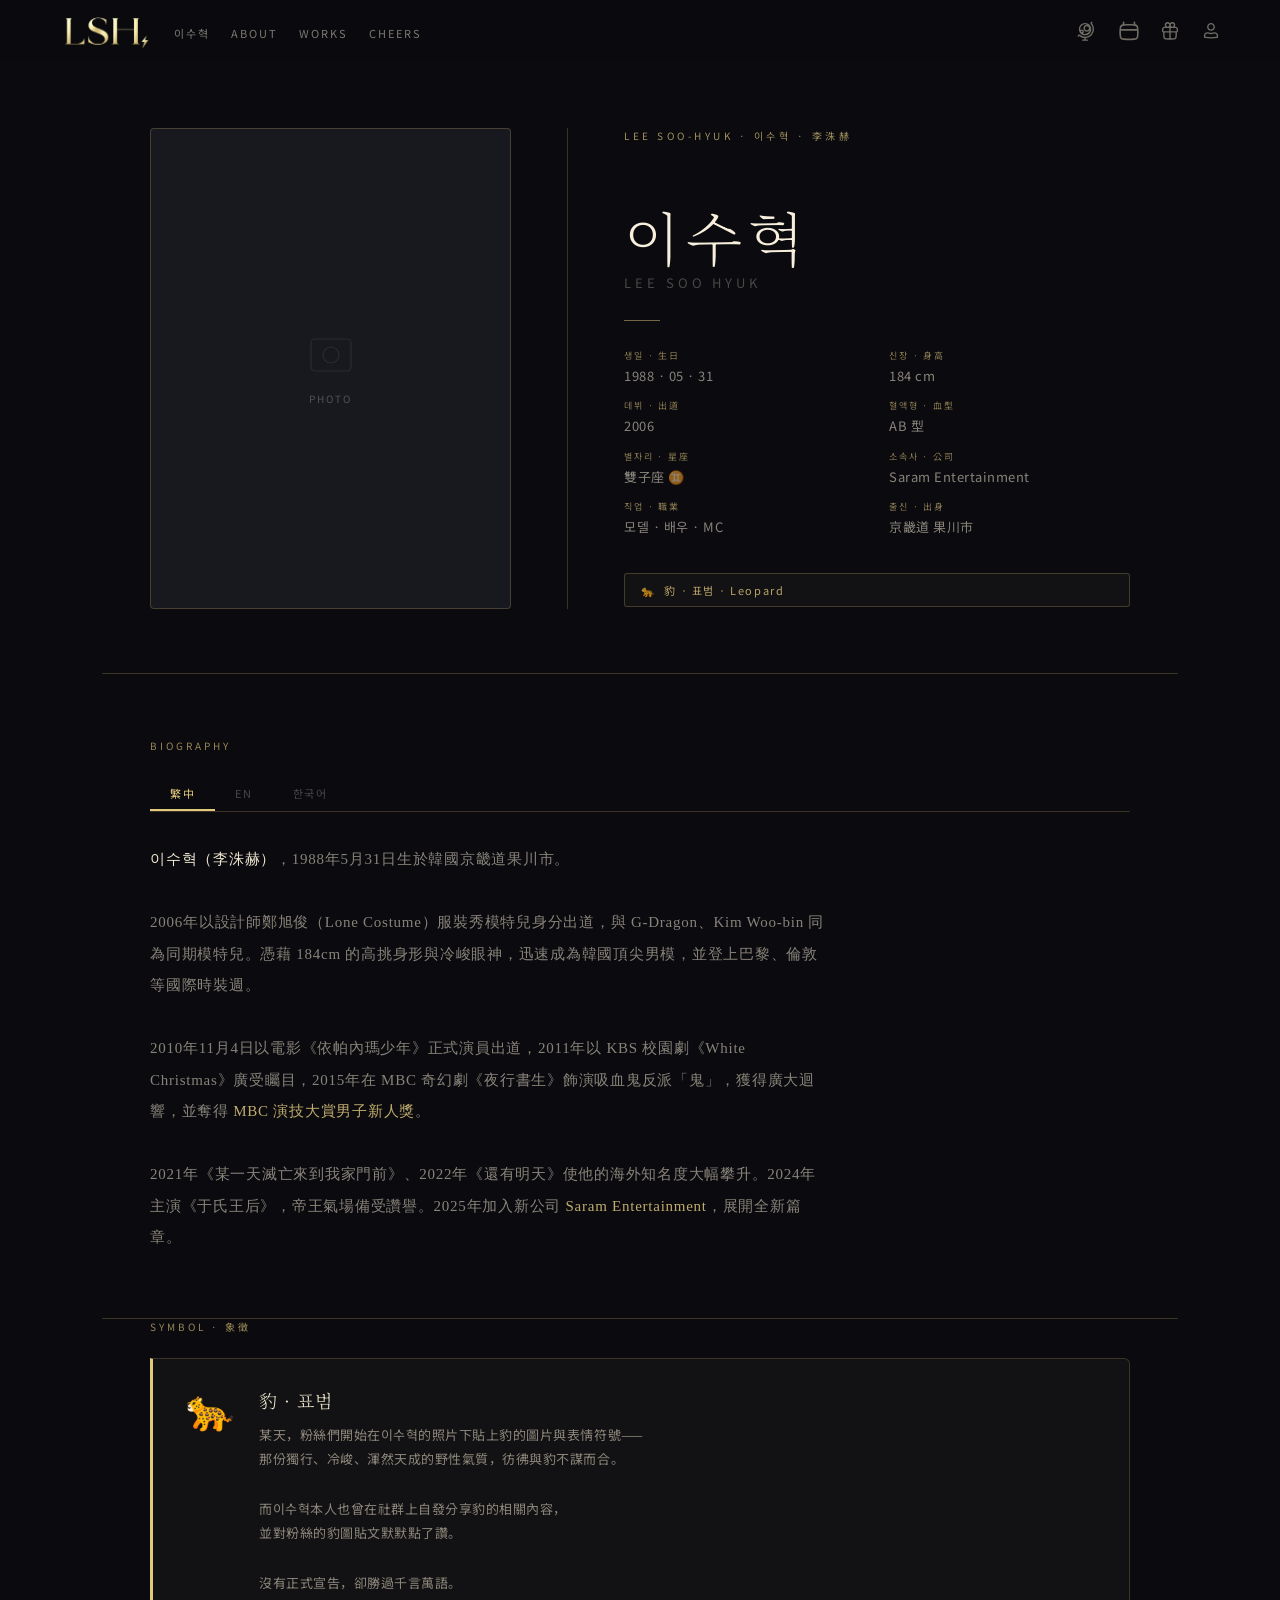
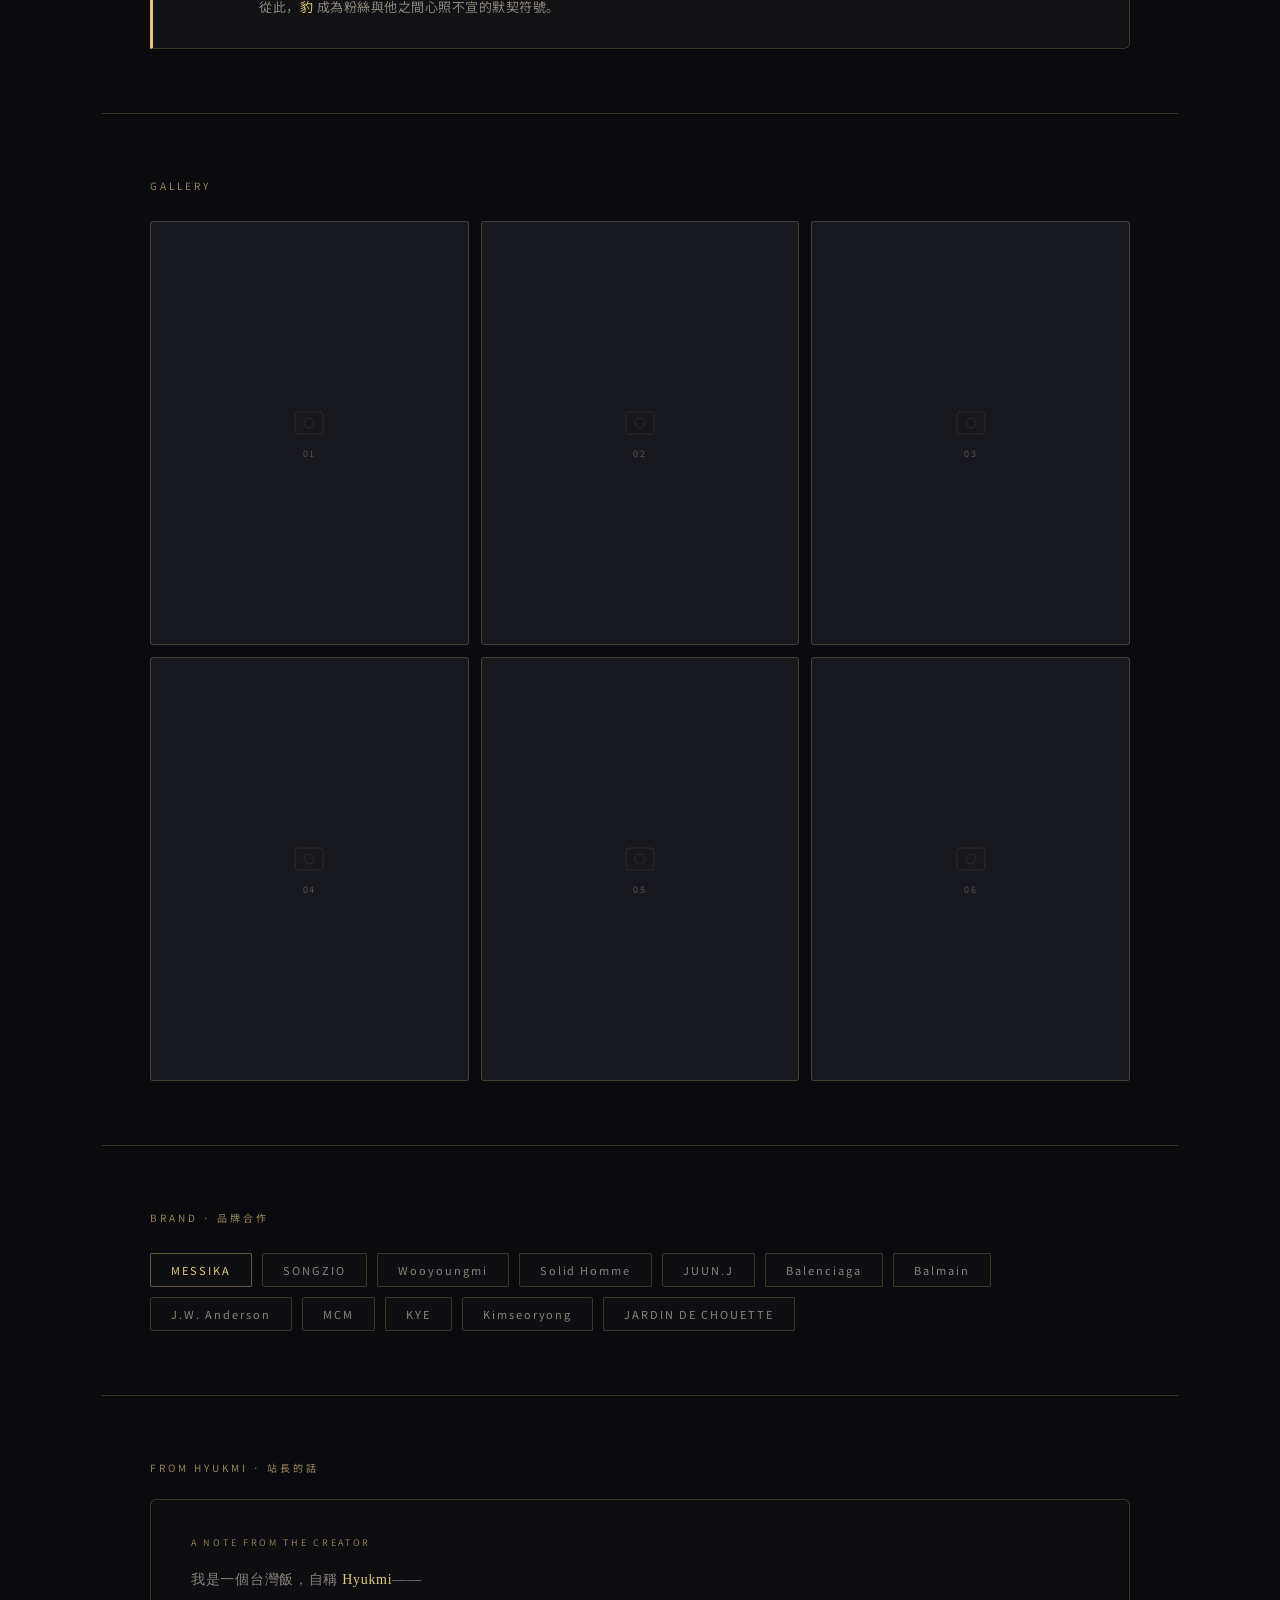
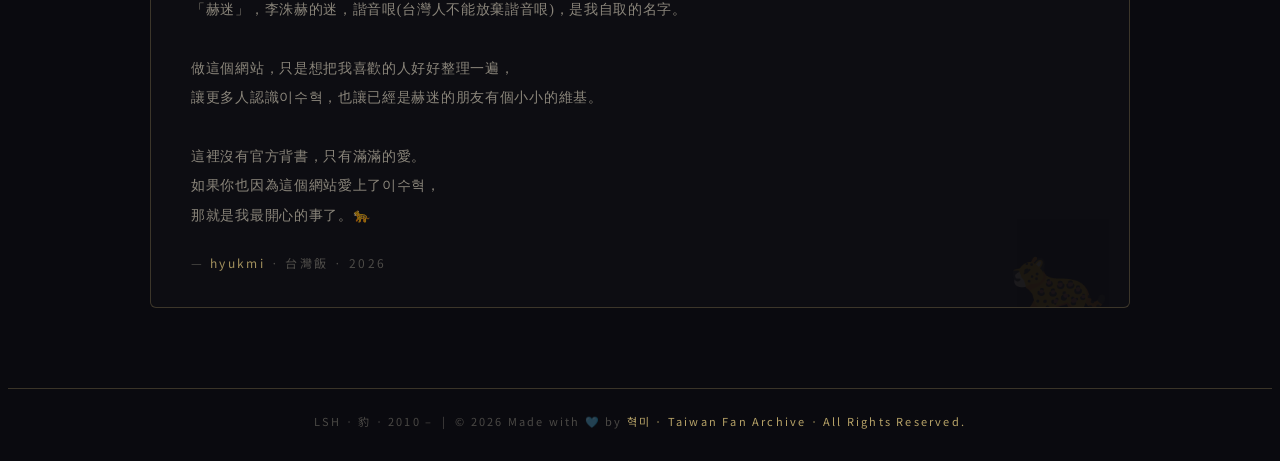
==== commit 15438644: "update" ====
--- a/about.html
+++ b/about.html
@@ -20,12 +20,19 @@
       <a class="nav-logo" href="index.html">
         <img src="assets/images/LSH_logo_g.png" alt="LSH" class="nav-logo-img">
       </a>
-      <ul class="nav-links">
+
+
+
+      <ul class="nav-links" id="navLinks">
         <li><a href="index.html">이수혁</a></li>
         <li><a href="about.html">ABOUT</a></li>
         <li><a href="works.html">WORKS</a></li>
         <li><a href="cheers.html">CHEERS</a></li>
       </ul>
+      <button class="nav-hamburger" id="navHamburger" aria-label="選單">
+        <span></span><span></span><span></span>
+      </button>
+
       <div class="nav-icons">
         <div class="lang-dropdown" id="langDropdown">
           <button class="lang-globe-btn" onclick="toggleLangMenu()" aria-label="語言切換">
@@ -290,6 +297,17 @@
   </button>
 
   <script>
+
+    /* 漢堡選單 */
+    const hamburger = document.getElementById('navHamburger');
+    const navLinks = document.getElementById('navLinks');
+    if (hamburger) {
+      hamburger.addEventListener('click', () => {
+        navLinks.classList.toggle('open');
+        hamburger.classList.toggle('open');
+      });
+    }
+
     function setBioLang(lang, el) {
       document.querySelectorAll('.bio-tab').forEach(t => t.classList.remove('active'));
       document.querySelectorAll('.bio-text').forEach(t => t.classList.remove('active'));
--- a/assets/css/style.css
+++ b/assets/css/style.css
@@ -43,36 +43,38 @@
 .page-wrap {
   max-width: 1280px;
   margin: 0 auto;
-  padding: 0 10%;
+  padding: 0 20%;
 }
 
 /* ── NAV ── */
 .site-nav {
   position: fixed;
-  top: 0;
-  left: 0;
-  right: 0;
+  top: 0; left: 0; right: 0;
   z-index: 100;
   height: 62px;
-  background: rgba(10, 10, 15, 0.95);
+  background: rgba(10,10,15,0.95);
   overflow: visible;
 }
 
 .nav-inner {
   height: 100%;
-  max-width: 1500px;
+  max-width: 1280px;
   margin: 0 auto;
-  padding: 0 28px;
-  display: grid;
-  grid-template-columns: auto 1fr auto;
+  padding: 0 clamp(16px, 4vw, 60px);
+  display: flex;
   align-items: center;
   box-sizing: border-box;
+  gap: 5px;
 }
 
 .nav-logo {
   display: flex;
   align-items: center;
   line-height: 0;
+  font-size: 0;
+  flex-shrink: 0;
+  margin-right: 4px;
+  text-decoration: none;
 }
 
 .nav-logo-img {
@@ -82,94 +84,91 @@
   mix-blend-mode: lighten;
 }
 
+/* ── NAV LINKS ── */
 .nav-links {
   display: flex;
   align-items: center;
-  gap: 20px;
+  gap: 5px;
   list-style: none;
-  margin: 0;
-  padding: 0;
-  margin-left: 18px;
+  margin: 0; padding: 0;
+  flex-shrink: 1;
 }
 
 .nav-links a {
-  font-size: 12px;
+  font-size: 11px;
   font-weight: 400;
-  letter-spacing: 0.22em;
-  color: rgba(240, 232, 208, 0.5);
+  letter-spacing: 0.18em;
+  color: rgba(240,232,208,0.5);
   text-decoration: none;
-  transition: color 0.2s ease;
+  padding: 4px 8px;
+  transition: color 0.2s;
 }
 
 .nav-links a:hover,
-.nav-links a.active {
-  color: var(--gold);
-}
-
+.nav-links a.active { color: var(--gold); }
+
+/* ── NAV ICONS ── */
 .nav-icons {
   display: flex;
   align-items: center;
-  gap: 28px;
-  margin-left: 0;
+  gap: 5px;
+  margin-left: auto;
   flex-shrink: 0;
+  min-width: max-content;
 }
 
 .nav-icon-btn,
 .lang-globe-btn {
-  width: auto;
-  height: auto;
-  padding: 0;
-  border: none;
-  border-radius: 0;
+  flex: 0 0 36px;
+  width: 36px; height: 36px;
+  padding: 0; border: none;
+  border-radius: 50%;
   background: transparent;
-  color: rgba(240, 232, 208, 0.45);
+  color: rgba(240,232,208,0.45);
   cursor: pointer;
   text-decoration: none;
   display: flex;
   align-items: center;
   justify-content: center;
-  transition: color 0.2s ease, transform 0.2s ease;
-}
-
-.nav-icon-btn:hover,
-.lang-globe-btn:hover {
-  color: var(--gold);
-  background: transparent;
-  transform: translateY(-1px);
-}
-
-/* ── NAV ICONS ── */
-.nav-icons {
-  display: flex;
-  align-items: center;
-  gap: 2px;
-  margin-left: 40px;
-  flex-shrink: 0;
-}
-
-.nav-icon-btn {
-  display: flex;
-  align-items: center;
-  justify-content: center;
-  width: 40px;
-  height: 40px;
-  border-radius: 50%;
-  border: none;
-  outline: none;
-  background: transparent;
-  color: rgba(240, 232, 208, 0.45);
-  cursor: pointer;
-  padding: 0;
+  transition: color 0.2s;
   -webkit-appearance: none;
   appearance: none;
-  text-decoration: none;
-  transition: color 0.2s ease, transform 0.2s ease;
-  background
-}
-
-.nav-icon-btn:hover {
-  color: var(--gold);
-  background: none;
+}
+
+.nav-icon-btn:hover,
+.lang-globe-btn:hover { color: var(--gold); }
+
+.nav-icon-btn svg,
+.lang-globe-btn svg { display: block; flex-shrink: 0; }
+
+/* ── HAMBURGER（手機專用，預設隱藏）── */
+.nav-hamburger {
+  display: none;
+  flex-direction: column;
+  justify-content: center;
+  gap: 5px;
+  width: 36px; height: 36px;
+  background: transparent;
+  border: none;
+  cursor: pointer;
+  padding: 4px;
+  flex-shrink: 0;
+}
+
+.nav-hamburger span {
+  display: block;
+  width: 22px; height: 1.5px;
+  background: rgba(240,232,208,0.6);
+  transition: all 0.25s ease;
+  border-radius: 1px;
+}
+
+.nav-hamburger.open span:nth-child(1) {
+  transform: translateY(6.5px) rotate(45deg);
+}
+.nav-hamburger.open span:nth-child(2) { opacity: 0; }
+.nav-hamburger.open span:nth-child(3) {
+  transform: translateY(-6.5px) rotate(-45deg);
 }
 
 /* ── LANG DROPDOWN ── */
@@ -789,59 +788,53 @@
 }
 
 /* ── RESPONSIVE ── */
+
+/* 平板（768–1023px）*/
+@media (max-width: 1023px) {
+  .nav-links { gap: 2px; }
+  .nav-links a { font-size: 10px; padding: 4px 6px; letter-spacing: 0.12em; }
+  .nav-logo-img { height: 42px; }
+}
+
+/* 手機（< 768px）*/
+@media (max-width: 767px) {
+  .nav-hamburger { display: flex; }
+  .nav-icons { margin-left: 0; }
+
+  .nav-links {
+    display: none;
+    position: fixed;
+    top: 62px; left: 0; right: 0;
+    background: rgba(10,10,15,0.98);
+    border-top: 1px solid var(--gold-line);
+    flex-direction: column;
+    align-items: flex-start;
+    gap: 0;
+    padding: 16px 0 24px;
+    z-index: 99;
+  }
+
+  .nav-links.open { display: flex; }
+
+  .nav-links li { width: 100%; }
+
+  .nav-links a {
+    display: block;
+    padding: 14px 32px;
+    font-size: 13px;
+    letter-spacing: 0.2em;
+    border-bottom: 1px solid rgba(240,232,208,0.05);
+  }
+
+  .nav-logo-img { height: 36px; }
+}
+
+/* Timeline 手機 */
 @media (max-width: 480px) {
-  .nav-inner {
-    padding: 0 24px;
-  }
-
-  .tl-axis {
-    left: calc(24px + 46px);
-  }
-
-  .year-label {
-    width: 46px;
-    padding-right: 14px;
-  }
-
-  .items-col {
-    padding-left: 60px;
-  }
-
-  .tl-end {
-    padding-left: 60px;
-  }
-}
-
-/* FIX 1: header 右上 icon 不被切 */
-.site-nav {
-  overflow: visible;
-}
-
-.nav-inner {
-  box-sizing: border-box;
-  max-width: 1280px;
-  margin: 0 auto;
-  padding: 0 clamp(16px, 4vw, 10%);
-  /* 左側空白就是這個 */
-}
-
-.nav-links {
-  flex-shrink: 1;
-}
-
-.nav-icons {
-  min-width: max-content;
-}
-
-.nav-icon-btn,
-.lang-globe-btn {
-  flex: 0 0 40px;
-}
-
-.nav-icon-btn svg,
-.lang-globe-btn svg {
-  display: block;
-  flex-shrink: 0;
+  .tl-axis { left: calc(24px + 46px); }
+  .year-label { width: 46px; padding-right: 14px; }
+  .items-col { padding-left: 60px; }
+  .tl-end { padding-left: 60px; }
 }
 
 /* FIX 2: 首頁 GALLERY 左右滑 */
@@ -901,32 +894,6 @@
 }
 
 @media (max-width: 640px) {
-  .nav-inner {
-    padding: 0 12px;
-  }
-
-  .nav-logo {
-    margin-right: 10px;
-    font-size: 13px;
-    letter-spacing: 0.18em;
-  }
-
-  .nav-links {
-    gap: 10px;
-  }
-
-  .nav-links a {
-    font-size: 10px;
-    letter-spacing: 0.08em;
-  }
-
-  .nav-icon-btn,
-  .lang-globe-btn {
-    width: 34px;
-    height: 34px;
-    flex-basis: 34px;
-  }
-
   .carousel-track-wrap {
     width: calc(100% - 32px);
   }
